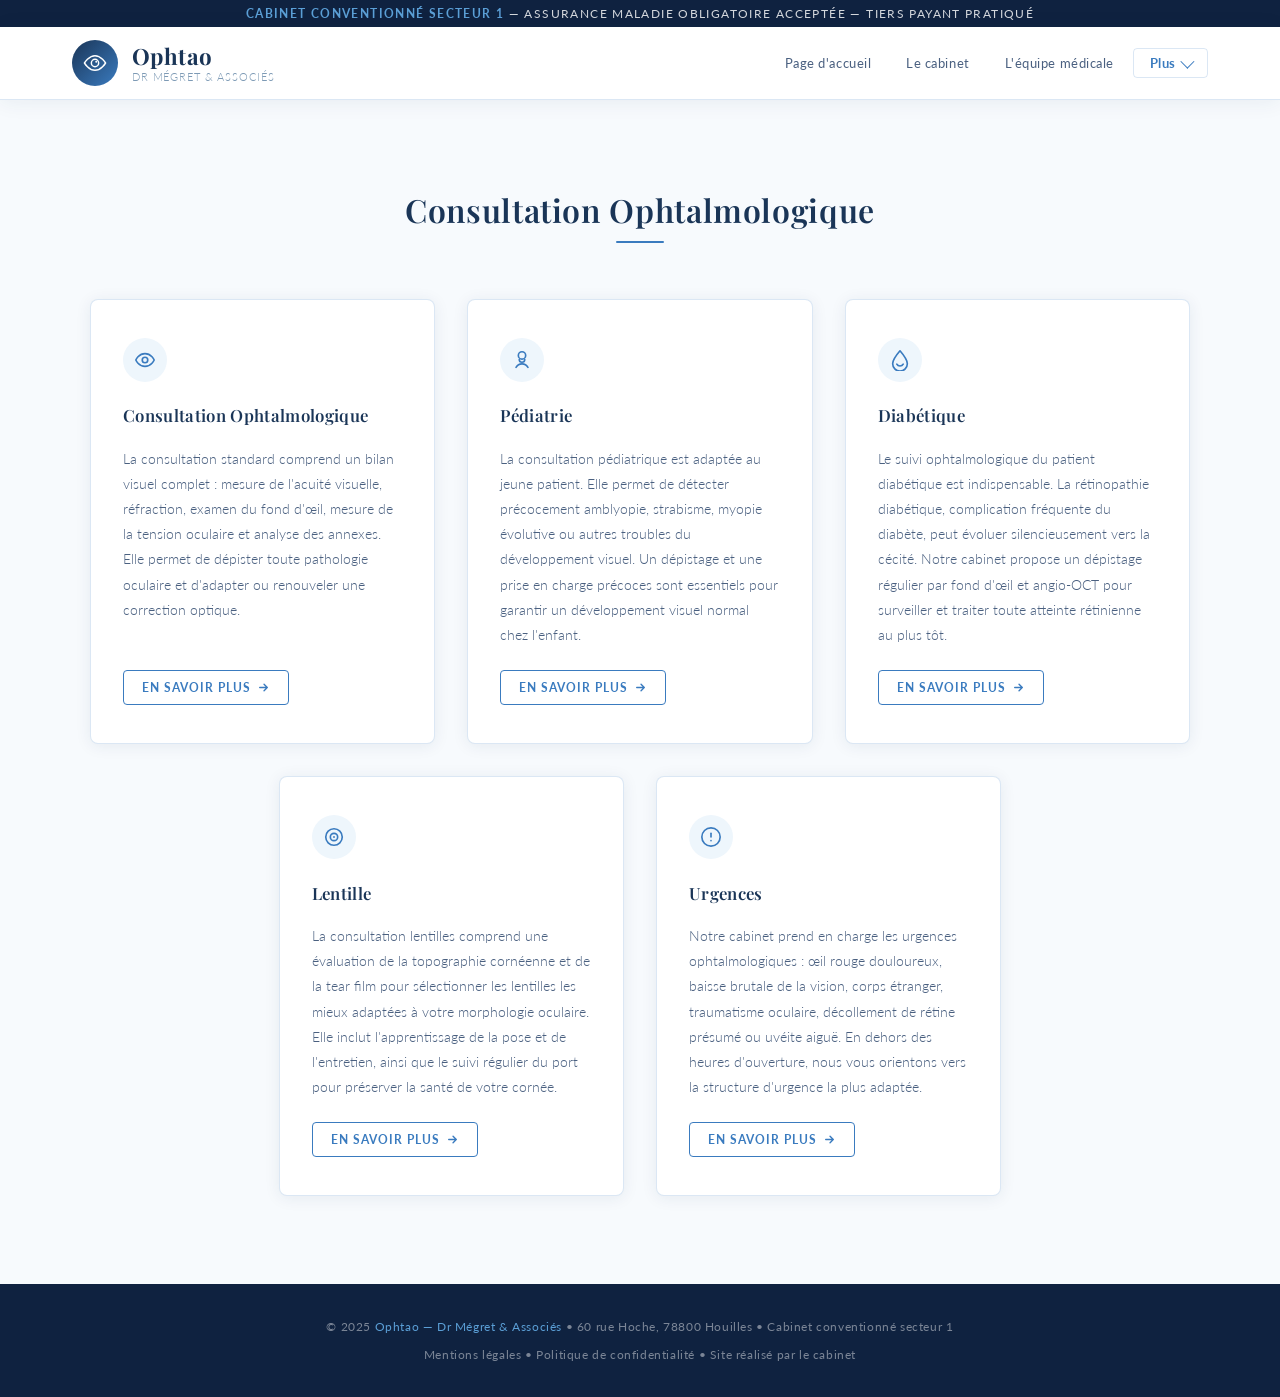
==== consultation.html @ 3fd3da73 "Add essential comments and clean structure" ====
<!DOCTYPE html>
<html lang="fr">
<head>
  <meta charset="UTF-8" />
  <meta name="viewport" content="width=device-width, initial-scale=1.0" />
  <title>Consultation Ophtalmologique — Ophtao</title>

  <link rel="preconnect" href="https://fonts.googleapis.com" />
  <link rel="preconnect" href="https://fonts.gstatic.com" crossorigin />
  <link href="https://fonts.googleapis.com/css2?family=Playfair+Display:ital,wght@0,400;0,600;0,700;1,400&family=Lato:wght@300;400;700&family=Cormorant+Garamond:ital,wght@0,300;0,400;1,300&display=swap" rel="stylesheet" />

  <link rel="stylesheet" href="assets/css/style.css" />
  <style>
    @media (min-width: 901px) 
    {
      .info-grid.grid-5 
      {
        grid-template-columns: repeat(3, 1fr);
      }
      .info-grid.grid-5 .info-card:nth-child(4) 
      {
        grid-column: 1;
        margin-left: auto;
        margin-right: 0;
        width: 100%;
      }
      .info-grid.grid-5 .info-card:nth-child(4),
      .info-grid.grid-5 .info-card:nth-child(5) 
      {
        grid-column: auto;
      }
      .info-grid.grid-5::after 
      {
        content: none;
      }
      .info-grid.grid-5 
      {
        grid-template-columns: repeat(6, 1fr);
      }
      .info-grid.grid-5 .info-card:nth-child(1) { grid-column: 1 / 3; }
      .info-grid.grid-5 .info-card:nth-child(2) { grid-column: 3 / 5; }
      .info-grid.grid-5 .info-card:nth-child(3) { grid-column: 5 / 7; }
      .info-grid.grid-5 .info-card:nth-child(4) { grid-column: 2 / 4; }
      .info-grid.grid-5 .info-card:nth-child(5) { grid-column: 4 / 6; }
    }
  </style>
</head>
<body>

  <div class="top-bar">
    <strong>Cabinet conventionné secteur 1</strong>
     —  Assurance maladie obligatoire acceptée  —  Tiers payant pratiqué
  </div>

  <header>
    <div class="header-inner">

      <a href="index.html" class="logo" aria-label="Ophtao – Accueil">
        <div class="logo-mark">
          <svg viewBox="0 0 32 32" fill="none" xmlns="http://www.w3.org/2000/svg" aria-hidden="true">
            <path d="M3 16C3 16 8.5 7 16 7C23.5 7 29 16 29 16C29 16 23.5 25 16 25C8.5 25 3 16 3 16Z"
                  stroke="white" stroke-width="1.8" fill="none" stroke-linejoin="round"/>
            <circle cx="16" cy="16" r="4.5" stroke="white" stroke-width="1.8" fill="none"/>
            <circle cx="17.5" cy="14.5" r="1.2" fill="white"/>
          </svg>
        </div>
        <div class="logo-text">
          <div class="brand">Ophtao</div>
          <div class="tagline">Dr Mégret & Associés</div>
        </div>
      </a>

      <nav id="main-nav" role="navigation" aria-label="Navigation principale">
        <a href="index.html">Page d'accueil</a>
        <a href="index.html#infos-pratiques">Le cabinet</a>
        <a href="index.html#equipe">L'équipe médicale</a>
        <div class="nav-dropdown">
          <a href="#" class="nav-more active" onclick="return false;">Plus <span class="chevron"></span></a>
          <div class="dropdown-menu">
            <a href="technical-equipment.html">Plateau technique</a>
            <a href="consultation.html">Consultation Ophtalmologique</a>
            <a href="pathologies.html">Pathologies Oculaires Générales</a>
            <a href="corrections.html">Correction des défauts visuels</a>
          </div>
        </div>
      </nav>

      <button class="hamburger" id="hamburger-btn" aria-label="Ouvrir le menu" aria-expanded="false">
        <span></span><span></span><span></span>
      </button>

    </div>
  </header>

  <main>
    <section class="info-section" aria-label="Consultation Ophtalmologique">

      <div class="info-section-title">
        <h2>Consultation Ophtalmologique</h2>
        <div class="section-rule" aria-hidden="true"></div>
      </div>

      <div class="info-grid grid-5">

        <article class="info-card">
          <div class="card-icon" aria-hidden="true">
            <svg viewBox="0 0 24 24" fill="none" stroke="currentColor" stroke-width="1.8"
                 stroke-linecap="round" stroke-linejoin="round">
              <path d="M2 12C2 12 5 5 12 5C19 5 22 12 22 12C22 12 19 19 12 19C5 19 2 12 2 12Z"/>
              <circle cx="12" cy="12" r="3"/>
            </svg>
          </div>
          <h3>Consultation Ophtalmologique</h3>
          <p>
            La consultation standard comprend un bilan visuel complet : mesure de l'acuité visuelle, réfraction, examen du fond d'œil, mesure de la tension oculaire et analyse des annexes. Elle permet de dépister toute pathologie oculaire et d'adapter ou renouveler une correction optique.
          </p>
          <a href="#" class="btn-learn">
            En savoir plus
            <svg viewBox="0 0 24 24" fill="none" stroke="currentColor" stroke-width="2.5"
                 stroke-linecap="round" stroke-linejoin="round">
              <path d="M5 12H19M13 6l6 6-6 6"/>
            </svg>
          </a>
        </article>

        <article class="info-card">
          <div class="card-icon" aria-hidden="true">
            <svg viewBox="0 0 24 24" fill="none" stroke="currentColor" stroke-width="1.8"
                 stroke-linecap="round" stroke-linejoin="round">
              <circle cx="12" cy="7" r="4"/>
              <path d="M5.5 20a7.5 7.5 0 0 1 13 0"/>
              <path d="M9 11.5c0 1.5.5 3 3 3s3-1.5 3-3"/>
            </svg>
          </div>
          <h3>Pédiatrie</h3>
          <p>
            La consultation pédiatrique est adaptée au jeune patient. Elle permet de détecter précocement amblyopie, strabisme, myopie évolutive ou autres troubles du développement visuel. Un dépistage et une prise en charge précoces sont essentiels pour garantir un développement visuel normal chez l'enfant.
          </p>
          <a href="#" class="btn-learn">
            En savoir plus
            <svg viewBox="0 0 24 24" fill="none" stroke="currentColor" stroke-width="2.5"
                 stroke-linecap="round" stroke-linejoin="round">
              <path d="M5 12H19M13 6l6 6-6 6"/>
            </svg>
          </a>
        </article>

        <article class="info-card">
          <div class="card-icon" aria-hidden="true">
            <svg viewBox="0 0 24 24" fill="none" stroke="currentColor" stroke-width="1.8"
                 stroke-linecap="round" stroke-linejoin="round">
              <path d="M12 2C6 9 4 13 4 16a8 8 0 0 0 16 0c0-3-2-7-8-14z"/>
              <path d="M8.5 16.5a4 4 0 0 0 7 0"/>
            </svg>
          </div>
          <h3>Diabétique</h3>
          <p>
            Le suivi ophtalmologique du patient diabétique est indispensable. La rétinopathie diabétique, complication fréquente du diabète, peut évoluer silencieusement vers la cécité. Notre cabinet propose un dépistage régulier par fond d'œil et angio-OCT pour surveiller et traiter toute atteinte rétinienne au plus tôt.
          </p>
          <a href="#" class="btn-learn">
            En savoir plus
            <svg viewBox="0 0 24 24" fill="none" stroke="currentColor" stroke-width="2.5"
                 stroke-linecap="round" stroke-linejoin="round">
              <path d="M5 12H19M13 6l6 6-6 6"/>
            </svg>
          </a>
        </article>

        <article class="info-card">
          <div class="card-icon" aria-hidden="true">
            <svg viewBox="0 0 24 24" fill="none" stroke="currentColor" stroke-width="1.8"
                 stroke-linecap="round" stroke-linejoin="round">
              <circle cx="12" cy="12" r="9"/>
              <circle cx="12" cy="12" r="4"/>
              <circle cx="12" cy="12" r="1" fill="currentColor" stroke="none"/>
            </svg>
          </div>
          <h3>Lentille</h3>
          <p>
            La consultation lentilles comprend une évaluation de la topographie cornéenne et de la tear film pour sélectionner les lentilles les mieux adaptées à votre morphologie oculaire. Elle inclut l'apprentissage de la pose et de l'entretien, ainsi que le suivi régulier du port pour préserver la santé de votre cornée.
          </p>
          <a href="#" class="btn-learn">
            En savoir plus
            <svg viewBox="0 0 24 24" fill="none" stroke="currentColor" stroke-width="2.5"
                 stroke-linecap="round" stroke-linejoin="round">
              <path d="M5 12H19M13 6l6 6-6 6"/>
            </svg>
          </a>
        </article>

        <article class="info-card">
          <div class="card-icon" aria-hidden="true">
            <svg viewBox="0 0 24 24" fill="none" stroke="currentColor" stroke-width="1.8"
                 stroke-linecap="round" stroke-linejoin="round">
              <circle cx="12" cy="12" r="10"/>
              <line x1="12" y1="8" x2="12" y2="12"/>
              <line x1="12" y1="16" x2="12.01" y2="16"/>
            </svg>
          </div>
          <h3>Urgences</h3>
          <p>
            Notre cabinet prend en charge les urgences ophtalmologiques : œil rouge douloureux, baisse brutale de la vision, corps étranger, traumatisme oculaire, décollement de rétine présumé ou uvéite aiguë. En dehors des heures d'ouverture, nous vous orientons vers la structure d'urgence la plus adaptée.
          </p>
          <a href="#" class="btn-learn">
            En savoir plus
            <svg viewBox="0 0 24 24" fill="none" stroke="currentColor" stroke-width="2.5"
                 stroke-linecap="round" stroke-linejoin="round">
              <path d="M5 12H19M13 6l6 6-6 6"/>
            </svg>
          </a>
        </article>

      </div>
    </section>
  </main>

  <footer>
    <p>
      © 2025 <span>Ophtao — Dr Mégret & Associés</span>  • 
      60 rue Hoche, 78800 Houilles  • 
      Cabinet conventionné secteur 1
    </p>
    <p style="margin-top: 6px;">
      Mentions légales  •  Politique de confidentialité  • 
      Site réalisé par le cabinet
    </p>
  </footer>

  <script>
    (function () {
      const btn = document.getElementById('hamburger-btn');
      const nav = document.getElementById('main-nav');
      if (!btn || !nav) return;
      btn.addEventListener('click', function () 
      {
        const isOpen = nav.classList.toggle('open');
        btn.setAttribute('aria-expanded', isOpen ? 'true' : 'false');
        const spans = btn.querySelectorAll('span');
        if (isOpen) {
          spans[0].style.transform = 'rotate(45deg) translate(5px, 5px)';
          spans[1].style.opacity  = '0';
          spans[2].style.transform = 'rotate(-45deg) translate(5px, -5px)';
        } else {
          spans[0].style.transform = '';
          spans[1].style.opacity   = '';
          spans[2].style.transform = '';
        }
      });
      const dropdownToggle = nav.querySelector('.nav-dropdown > a.nav-more');
      if (dropdownToggle) {
        dropdownToggle.addEventListener('click', function (e) 
        {
          if (window.innerWidth <= 680) 
          {
            e.preventDefault();
            dropdownToggle.closest('.nav-dropdown').classList.toggle('mobile-open');
          }
        });
      }
      nav.querySelectorAll('a:not(.nav-more)').forEach(function (link) 
      {
        link.addEventListener('click', function () 
        {
          nav.classList.remove('open');
          btn.setAttribute('aria-expanded', 'false');
          const spans = btn.querySelectorAll('span');
          spans[0].style.transform = '';
          spans[1].style.opacity   = '';
          spans[2].style.transform = '';
        });
      });
    })();
  </script>

</body>
</html>
---- assets/css/style.css ----
/* Base reset */
*, *::before, *::after 
{
  box-sizing: border-box;
  margin: 0;
  padding: 0;
}

/* Design tokens and theme variables */
:root 
{
  --navy:       #1a3557;
  --navy-deep:  #0f2240;
  --steel:      #3a7bbf;
  --steel-light:#5b9fd6;
  --sky:        #d6eaf8;
  --ice:        #eef6fc;
  --welcome-bg: #2b5ea7;
  --white:      #ffffff;
  --off-white:  #f7fafd;
  --text-dark:  #1e2d42;
  --text-mid:   #4a6080;
  --text-light: #7d9ab5;
  --border:     rgba(58, 123, 191, 0.18);

  --font-display: 'Playfair Display', Georgia, serif;
  --font-serif:   'Cormorant Garamond', Georgia, serif;
  --font-sans:    'Lato', Arial, sans-serif;

  --radius: 4px;
  --shadow: 0 4px 32px rgba(26, 53, 87, 0.10);
  --shadow-card: 0 2px 16px rgba(26, 53, 87, 0.08);
}

html 
{
  scroll-behavior: smooth;
}

body 
{
  font-family: var(--font-sans);
  color: var(--text-dark);
  background: var(--white);
  -webkit-font-smoothing: antialiased;
  overflow-x: hidden; /* Prevents horizontal layout breakage from animations */
}

a 
{
  text-decoration: none;
  color: inherit;
}

/* Global animations */
@keyframes fadeInDown 
{
  from { opacity: 0; transform: translateY(-16px); }
  to   { opacity: 1; transform: translateY(0); }
}

@keyframes fadeInUp 
{
  from { opacity: 0; transform: translateY(28px); }
  to   { opacity: 1; transform: translateY(0); }
}

@keyframes fadeIn 
{
  from { opacity: 0; }
  to   { opacity: 1; }
}

@keyframes shimmer 
{
  0%   { background-position: -400px 0; }
  100% { background-position: 400px 0; }
}

@keyframes lineExpand 
{
  from { transform: scaleX(0); }
  to   { transform: scaleX(1); }
}

/* Top notification bar */
.top-bar {
  background: var(--navy-deep);
  color: rgba(255,255,255,0.82);
  font-family: var(--font-sans);
  font-size: 0.72rem;
  font-weight: 400;
  letter-spacing: 0.12em;
  text-transform: uppercase;
  text-align: center;
  padding: 7px 1rem;
  animation: fadeInDown 0.5s ease both;
}

.top-bar strong 
{
  color: var(--steel-light);
  font-weight: 700;
}

/* Main header */
header 
{
  position: sticky;
  top: 0;
  z-index: 100; /* Keeps header above page content during scroll */
  background: var(--white);
  border-bottom: 1px solid var(--border);
  box-shadow: 0 2px 20px rgba(26,53,87,0.07);
  animation: fadeInDown 0.6s ease 0.1s both;
}

.header-inner 
{
  max-width: 1200px;
  margin: 0 auto;
  padding: 0 2rem;
  height: 72px;
  display: flex;
  align-items: center;
  justify-content: space-between;
  gap: 2rem;
}

/* Branding */
.logo 
{
  display: flex;
  align-items: center;
  gap: 14px;
  flex-shrink: 0;
}

.logo-mark 
{
  width: 46px;
  height: 46px;
  border-radius: 50%;
  background: linear-gradient(135deg, var(--navy) 0%, var(--steel) 100%);
  display: flex;
  align-items: center;
  justify-content: center;
  flex-shrink: 0;
}

.logo-mark svg 
{
  width: 26px;
  height: 26px;
}

.logo-text 
{
  line-height: 1.2;
}

.logo-text .brand 
{
  font-family: var(--font-display);
  font-size: 1.4rem;
  font-weight: 700;
  color: var(--navy);
  letter-spacing: 0.02em;
}

.logo-text .tagline 
{
  font-size: 0.68rem;
  color: var(--text-light);
  letter-spacing: 0.08em;
  text-transform: uppercase;
  font-weight: 300;
}

/* Navigation */
nav 
{
  display: flex;
  align-items: center;
  gap: 0.2rem;
}

nav a 
{
  font-family: var(--font-sans);
  font-size: 0.82rem;
  font-weight: 400;
  color: var(--text-mid);
  letter-spacing: 0.04em;
  padding: 6px 16px;
  border-radius: var(--radius);
  transition: color 0.2s, background 0.2s;
  position: relative;
}

nav a:hover 
{
  color: var(--navy);
  background: var(--ice);
}

nav a.active 
{
  color: var(--navy);
  font-weight: 700;
}

/* Animated indicator for active navigation link */
nav a.active::after 
{
  content: '';
  position: absolute;
  bottom: -2px;
  left: 16px;
  right: 16px;
  height: 2px;
  background: var(--steel);
  border-radius: 2px;
  transform-origin: left;
  animation: lineExpand 0.4s ease 0.5s both;
}

/* Dropdown menu wrapper */
.nav-dropdown 
{
  position: relative;
}

.nav-dropdown > a.nav-more 
{
  border: 1px solid var(--border);
  color: var(--steel);
  display: flex;
  align-items: center;
  gap: 5px;
}

/* Disable the default active underline for the dropdown toggle */
.nav-dropdown > a.nav-more::after 
{
  display: none;
}

.nav-dropdown > a.nav-more .chevron 
{
  display: inline-block;
  width: 10px;
  height: 10px;
  border-right: 1.5px solid currentColor;
  border-bottom: 1.5px solid currentColor;
  transform: rotate(45deg) translateY(-2px);
  transition: transform 0.2s ease;
  flex-shrink: 0;
}

.nav-dropdown:hover > a.nav-more .chevron 
{
  transform: rotate(-135deg) translateY(-2px);
}

.nav-dropdown:hover > a.nav-more 
{
  background: var(--steel);
  color: var(--white);
  border-color: var(--steel);
}

/* Dropdown content */
.dropdown-menu 
{
  position: absolute;
  top: calc(100% + 8px);
  right: 0;
  min-width: 260px;
  background: var(--white);
  border: 1px solid var(--border);
  border-radius: 6px;
  box-shadow: 0 8px 32px rgba(26,53,87,0.13);
  padding: 6px 0;
  opacity: 0;
  visibility: hidden;
  transform: translateY(6px);
  transition: opacity 0.2s ease, transform 0.2s ease, visibility 0.2s;
  z-index: 200; /* Keeps dropdown above main content elements */
}

/* Reveal dropdown on hover */
.nav-dropdown:hover .dropdown-menu 
{
  opacity: 1;
  visibility: visible;
  transform: translateY(0);
}

.dropdown-menu a 
{
  display: block;
  padding: 10px 20px;
  font-family: var(--font-sans);
  font-size: 0.83rem;
  color: var(--text-mid);
  letter-spacing: 0.03em;
  border-radius: 0;
  transition: background 0.15s, color 0.15s;
}

.dropdown-menu a:hover 
{
  background: var(--ice);
  color: var(--navy);
}

.dropdown-menu a + a {
  border-top: 1px solid rgba(58,123,191,0.08);
}

/* Mobile menu toggle button */
.hamburger 
{
  display: none;
  flex-direction: column;
  gap: 5px;
  cursor: pointer;
  padding: 6px;
  background: none;
  border: none;
}

.hamburger span 
{
  display: block;
  width: 24px;
  height: 2px;
  background: var(--navy);
  border-radius: 2px;
  transition: 0.3s;
}

/* Hero Section */
.hero 
{
  position: relative;
  width: 100%;
  height: 455px;
  overflow: hidden;
  display: flex;
  align-items: center;
  justify-content: center;
}

.hero-bg 
{
  position: absolute;
  inset: 0;
  background:
    linear-gradient(
      160deg,
      rgba(10,25,55,0.88) 0%,
      rgba(26,53,87,0.78) 40%,
      rgba(40,90,150,0.72) 100%
    ),
    url('https://images.unsplash.com/photo-1551884170-09fb70a3a2ed?w=1600&q=80&auto=format&fit=crop') center center / cover no-repeat;
  animation: fadeIn 1s ease both;
}

.hero-glow 
{
  position: absolute;
  inset: 0;
  background: radial-gradient(
    ellipse 60% 50% at 50% 50%,
    rgba(91, 159, 214, 0.18) 0%,
    transparent 70%
  );
  pointer-events: none; /* Allows pointer interactions to pass through the gradient overlay */
}

/* Hero decorative elements */
.hero-deco 
{
  position: absolute;
  top: 3rem;
  left: 3rem;
  width: 80px;
  height: 80px;
  border-top: 1.5px solid rgba(255,255,255,0.25);
  border-left: 1.5px solid rgba(255,255,255,0.25);
  pointer-events: none;
}

.hero-deco-br 
{
  position: absolute;
  bottom: 3rem;
  right: 3rem;
  width: 80px;
  height: 80px;
  border-bottom: 1.5px solid rgba(255,255,255,0.25);
  border-right: 1.5px solid rgba(255,255,255,0.25);
  pointer-events: none;
}

.hero-content 
{
  position: relative;
  z-index: 2; /* Elevates text above absolutely positioned backgrounds */
  text-align: center;
  padding: 2rem;
  margin-bottom: 2rem;
  animation: fadeInUp 1s ease 0.3s both;
}

.hero-eyebrow 
{
  display: inline-block;
  font-family: var(--font-sans);
  font-size: 0.7rem;
  font-weight: 700;
  letter-spacing: 0.22em;
  text-transform: uppercase;
  color: var(--steel-light);
  margin-bottom: 0.8rem;
  opacity: 0.9;
}

.hero-content h1 
{
  font-family: var(--font-display);
  font-size: clamp(1.6rem, 4vw, 2.8rem); /* Fluid typography based on viewport width */
  font-weight: 700;
  color: var(--white);
  line-height: 1.22;
  letter-spacing: 0.01em;
  text-shadow: 0 2px 24px rgba(0,0,0,0.35);
}

.hero-content h1 .accent 
{
  font-style: italic;
  font-weight: 400;
  color: var(--sky);
}

.hero-divider 
{
  width: 64px;
  height: 2px;
  background: linear-gradient(90deg, transparent, var(--steel-light), transparent);
  margin: 1rem auto;
}

.hero-sub 
{
  font-family: var(--font-sans);
  font-size: 0.88rem;
  color: rgba(255,255,255,0.65);
  letter-spacing: 0.06em;
  font-weight: 300;
}

/* Bouncing scroll indicator */
.scroll-hint 
{
  position: absolute;
  bottom: 1%;
  left: 50%;
  transform: translateX(-50%);
  z-index: 3;
  display: flex;
  flex-direction: column;
  align-items: center;
  gap: 8px;
  opacity: 0.5;
  animation: fadeIn 1s ease 1.2s both;
}

.scroll-hint span 
{
  font-size: 0.62rem;
  letter-spacing: 0.18em;
  text-transform: uppercase;
  color: rgba(255,255,255,0.7);
  font-family: var(--font-sans);
}

.scroll-arrow 
{
  width: 1px;
  height: 36px;
  background: linear-gradient(to bottom, rgba(255,255,255,0.5), transparent);
  animation: fadeInDown 1.5s ease 1.5s infinite;
}

/* Welcome Section */
.welcome 
{
  background: var(--welcome-bg);
  padding: 1.8rem 2rem 2.2rem;
  position: relative;
  overflow: hidden;
}

.welcome::before 
{
  content: '';
  position: absolute;
  inset: 0;
  background-image:
    radial-gradient(circle at 10% 20%, rgba(255,255,255,0.04) 0%, transparent 40%),
    radial-gradient(circle at 90% 80%, rgba(255,255,255,0.04) 0%, transparent 40%);
  pointer-events: none;
}

.welcome-inner 
{
  max-width: 760px;
  margin: 0 auto;
  text-align: center;
  position: relative;
  z-index: 1;
}

.welcome-ornament 
{
  display: flex;
  align-items: center;
  gap: 1rem;
  margin-bottom: 1rem;
  justify-content: center;
}

.welcome-ornament-line 
{
  flex: 1;
  max-width: 80px;
  height: 1px;
  background: rgba(255,255,255,0.25);
}

.welcome-ornament-dot 
{
  width: 6px;
  height: 6px;
  border-radius: 50%;
  background: rgba(255,255,255,0.4);
}

.welcome h2 
{
  font-family: var(--font-display);
  font-size: clamp(1.3rem, 3vw, 1.9rem);
  font-weight: 600;
  color: var(--white);
  line-height: 1.3;
  margin-bottom: 1rem;
  letter-spacing: 0.01em;
}

.welcome p 
{
  font-family: var(--font-sans);
  font-size: 0.96rem;
  line-height: 1.78;
  color: rgba(255,255,255,0.82);
  font-weight: 300;
  margin-bottom: 1.5rem;
}

.welcome-signature 
{
  display: flex;
  justify-content: flex-end;
}

.signature-block 
{
  text-align: right;
  border-right: 2px solid rgba(255,255,255,0.3);
  padding-right: 1.2rem;
}

.signature-block .courtesy 
{
  font-family: var(--font-serif);
  font-size: 0.88rem;
  color: rgba(255,255,255,0.55);
  font-style: italic;
  margin-bottom: 4px;
}

.signature-block .name 
{
  font-family: var(--font-display);
  font-size: 1.05rem;
  font-weight: 600;
  color: var(--white);
  letter-spacing: 0.05em;
}

/* Info Section Setup */
.info-section 
{
  background: var(--off-white);
  padding: 5.5rem 2rem;
}

.info-section-title 
{
  text-align: center;
  margin-bottom: 3.5rem;
}

.info-section-title h2 
{
  font-family: var(--font-display);
  font-size: clamp(1.4rem, 3vw, 2rem);
  font-weight: 600;
  color: var(--navy);
  letter-spacing: 0.02em;
  margin-bottom: 0.6rem;
}

.section-rule 
{
  width: 48px;
  height: 2px;
  background: var(--steel);
  margin: 0 auto;
  border-radius: 2px;
}

/* Information Cards Grid */
.info-grid 
{
  max-width: 1100px;
  margin: 0 auto;
  display: grid;
  grid-template-columns: repeat(3, 1fr);
  gap: 2rem;
}

.info-card 
{
  background: var(--white);
  border: 1px solid var(--border);
  border-radius: 8px;
  padding: 2.4rem 2rem;
  box-shadow: var(--shadow-card);
  transition: transform 0.25s ease, box-shadow 0.25s ease;
  display: flex;
  flex-direction: column;
}

.info-card:hover 
{
  transform: translateY(-4px);
  box-shadow: 0 8px 32px rgba(26,53,87,0.13);
}

.card-icon 
{
  width: 44px;
  height: 44px;
  border-radius: 50%;
  background: var(--ice);
  display: flex;
  align-items: center;
  justify-content: center;
  margin-bottom: 1.4rem;
}

.card-icon svg 
{
  width: 22px;
  height: 22px;
  color: var(--steel);
}

.info-card h3 
{
  font-family: var(--font-display);
  font-size: 1.05rem;
  font-weight: 600;
  color: var(--navy);
  margin-bottom: 1.2rem;
  letter-spacing: 0.02em;
}

/* Flex applied to text pushes elements below to the bottom */
.info-card p 
{
  font-family: var(--font-sans);
  font-size: 0.9rem;
  line-height: 1.75;
  color: var(--text-mid);
  font-weight: 300;
  flex: 1; 
  margin-bottom: 1.4rem;
}

/* General button styling */
.btn-learn 
{
  display: inline-flex;
  align-items: center;
  gap: 6px;
  margin-top: auto;
  padding: 9px 18px;
  font-family: var(--font-sans);
  font-size: 0.78rem;
  font-weight: 700;
  letter-spacing: 0.08em;
  text-transform: uppercase;
  color: var(--steel);
  border: 1.5px solid var(--steel);
  border-radius: var(--radius);
  background: transparent;
  transition: background 0.2s, color 0.2s;
  align-self: flex-start;
}

.btn-learn:hover 
{
  background: var(--steel);
  color: var(--white);
}

.btn-learn svg 
{
  width: 13px;
  height: 13px;
}

.address-text 
{
  font-family: var(--font-sans);
  font-size: 0.95rem;
  line-height: 1.8;
  color: var(--text-mid);
  font-weight: 300;
}

.address-text strong 
{
  display: block;
  font-weight: 700;
  color: var(--text-dark);
  font-size: 1rem;
  margin-bottom: 4px;
}

.map-link 
{
  display: inline-flex;
  align-items: center;
  gap: 6px;
  margin-top: 1rem;
  font-size: 0.8rem;
  font-weight: 700;
  letter-spacing: 0.06em;
  text-transform: uppercase;
  color: var(--steel);
  transition: color 0.2s;
}

.map-link:hover 
{
  color: var(--navy);
}

.map-link svg 
{
  width: 14px;
  height: 14px;
}

.contact-buttons 
{
  display: flex;
  flex-direction: column;
  gap: 0.7rem;
}

.btn-contact 
{
  display: flex;
  align-items: center;
  gap: 10px;
  padding: 11px 16px;
  border-radius: var(--radius);
  font-family: var(--font-sans);
  font-size: 0.84rem;
  font-weight: 400;
  cursor: pointer;
  transition: background 0.22s, transform 0.15s;
  border: none;
  width: 100%;
  text-align: left;
}

.btn-contact svg 
{
  width: 16px;
  height: 16px;
  flex-shrink: 0;
}

.btn-phone 
{
  background: var(--navy);
  color: var(--white);
}

.btn-phone:hover 
{
  background: var(--navy-deep);
  transform: translateX(2px);
}

.btn-email 
{
  background: #2a4a72;
  color: rgba(255,255,255,0.9);
  font-size: 0.78rem;
}

.btn-email:hover 
{
  background: var(--navy);
  transform: translateX(2px);
}

.btn-rdv 
{
  background: var(--steel);
  color: var(--white);
  font-weight: 700;
  letter-spacing: 0.04em;
  justify-content: center;
  margin-top: 0.3rem;
}

.btn-rdv:hover 
{
  background: var(--steel-light);
}

/* Global Call to Action block */
.cta-block 
{
  max-width: 1100px;
  margin: 2.5rem auto 0;
  display: flex;
  justify-content: center;
  gap: 1rem;
  flex-wrap: wrap;
}

.cta-block .btn-contact 
{
  width: auto;
}

/* Opening hours table list */
.hours-list 
{
  list-style: none;
  display: flex;
  flex-direction: column;
  gap: 0;
}

.hours-list li 
{
  display: flex;
  justify-content: space-between;
  align-items: center;
  padding: 7px 0;
  border-bottom: 1px solid var(--ice);
  font-size: 0.87rem;
}

.hours-list li:last-child 
{
  border-bottom: none;
}

.hours-list .day 
{
  font-weight: 400;
  color: var(--text-mid);
  font-family: var(--font-sans);
}

.hours-list .time 
{
  font-weight: 700;
  color: var(--text-dark);
  font-size: 0.83rem;
  letter-spacing: 0.03em;
}

.hours-list .closed 
{
  color: var(--text-light);
  font-style: italic;
  font-weight: 300;
}

/* Footer layout */
footer 
{
  background: var(--navy-deep);
  color: rgba(255,255,255,0.45);
  text-align: center;
  padding: 2rem 1.5rem;
  font-size: 0.75rem;
  font-family: var(--font-sans);
  letter-spacing: 0.05em;
  line-height: 1.8;
}

footer span 
{
  color: var(--steel-light);
}

/* Responsive configurations */

/* Tablets and small desktops */
@media (max-width: 900px) 
{
  .info-grid 
  {
    grid-template-columns: 1fr 1fr;
  }

  /* Centers the odd third card in a two-column layout */
  .info-grid .info-card:last-child 
  {
    grid-column: 1 / -1;
    max-width: 420px;
    margin: 0 auto;
    width: 100%;
  }
}

/* Mobile devices */
@media (max-width: 680px) 
{
  .header-inner 
  {
    padding: 0 1.2rem;
  }

  /* Transform desktop nav into off-canvas/drawer behavior */
  nav 
  {
    display: none;
    position: absolute;
    top: 72px;
    left: 0;
    right: 0;
    background: var(--white);
    flex-direction: column;
    padding: 1rem 1.5rem;
    border-bottom: 1px solid var(--border);
    box-shadow: 0 8px 24px rgba(26,53,87,0.1);
    gap: 0;
  }

  nav.open 
  {
    display: flex;
  }

  nav a 
  {
    padding: 12px 8px;
    font-size: 0.9rem;
    border-bottom: 1px solid var(--ice);
  }

  nav a.active::after 
  {
    display: none;
  }

  .hamburger 
  {
    display: flex;
  }

  /* Force dropdown into standard block layout for mobile */
  .dropdown-menu 
  {
    position: static;
    opacity: 1;
    visibility: visible;
    transform: none;
    box-shadow: none;
    border: none;
    border-radius: 0;
    padding: 0;
    background: var(--ice);
    display: none;
  }

  /* Toggled via JavaScript */
  .nav-dropdown.mobile-open .dropdown-menu 
  {
    display: block;
  }

  .nav-dropdown > a.nav-more 
  {
    border: none;
    border-bottom: 1px solid var(--ice);
    width: 100%;
    padding: 12px 8px;
    font-size: 0.9rem;
    display: flex;
    justify-content: space-between;
  }

  .dropdown-menu a 
  {
    padding: 10px 20px;
    border-bottom: 1px solid var(--border);
    font-size: 0.85rem;
  }

  /* Collapse hero sizing on smaller screens */
  .hero 
  {
    height: 300px;
  }

  .hero-content h1 
  {
    font-size: 1.5rem;
  }

  .hero-deco,
  .hero-deco-br 
  {
    display: none;
  }

  .welcome 
  {
    padding: 2rem 1.5rem;
  }

  .welcome-signature 
  {
    justify-content: center;
  }

  .signature-block 
  {
    text-align: center;
    border-right: none;
    border-bottom: 2px solid rgba(255,255,255,0.3);
    padding-right: 0;
    padding-bottom: 0.8rem;
  }

  /* Single column override for mobile */
  .info-grid 
  {
    grid-template-columns: 1fr;
  }

  .info-grid .info-card:last-child 
  {
    grid-column: auto;
    max-width: none;
  }

  .info-section 
  {
    padding: 3.5rem 1.2rem;
  }
}

/* Extra small devices */
@media (max-width: 400px) 
{
  .logo-text .brand 
  {
    font-size: 1.2rem;
  }

  .logo-text .tagline 
  {
    display: none;
  }
}
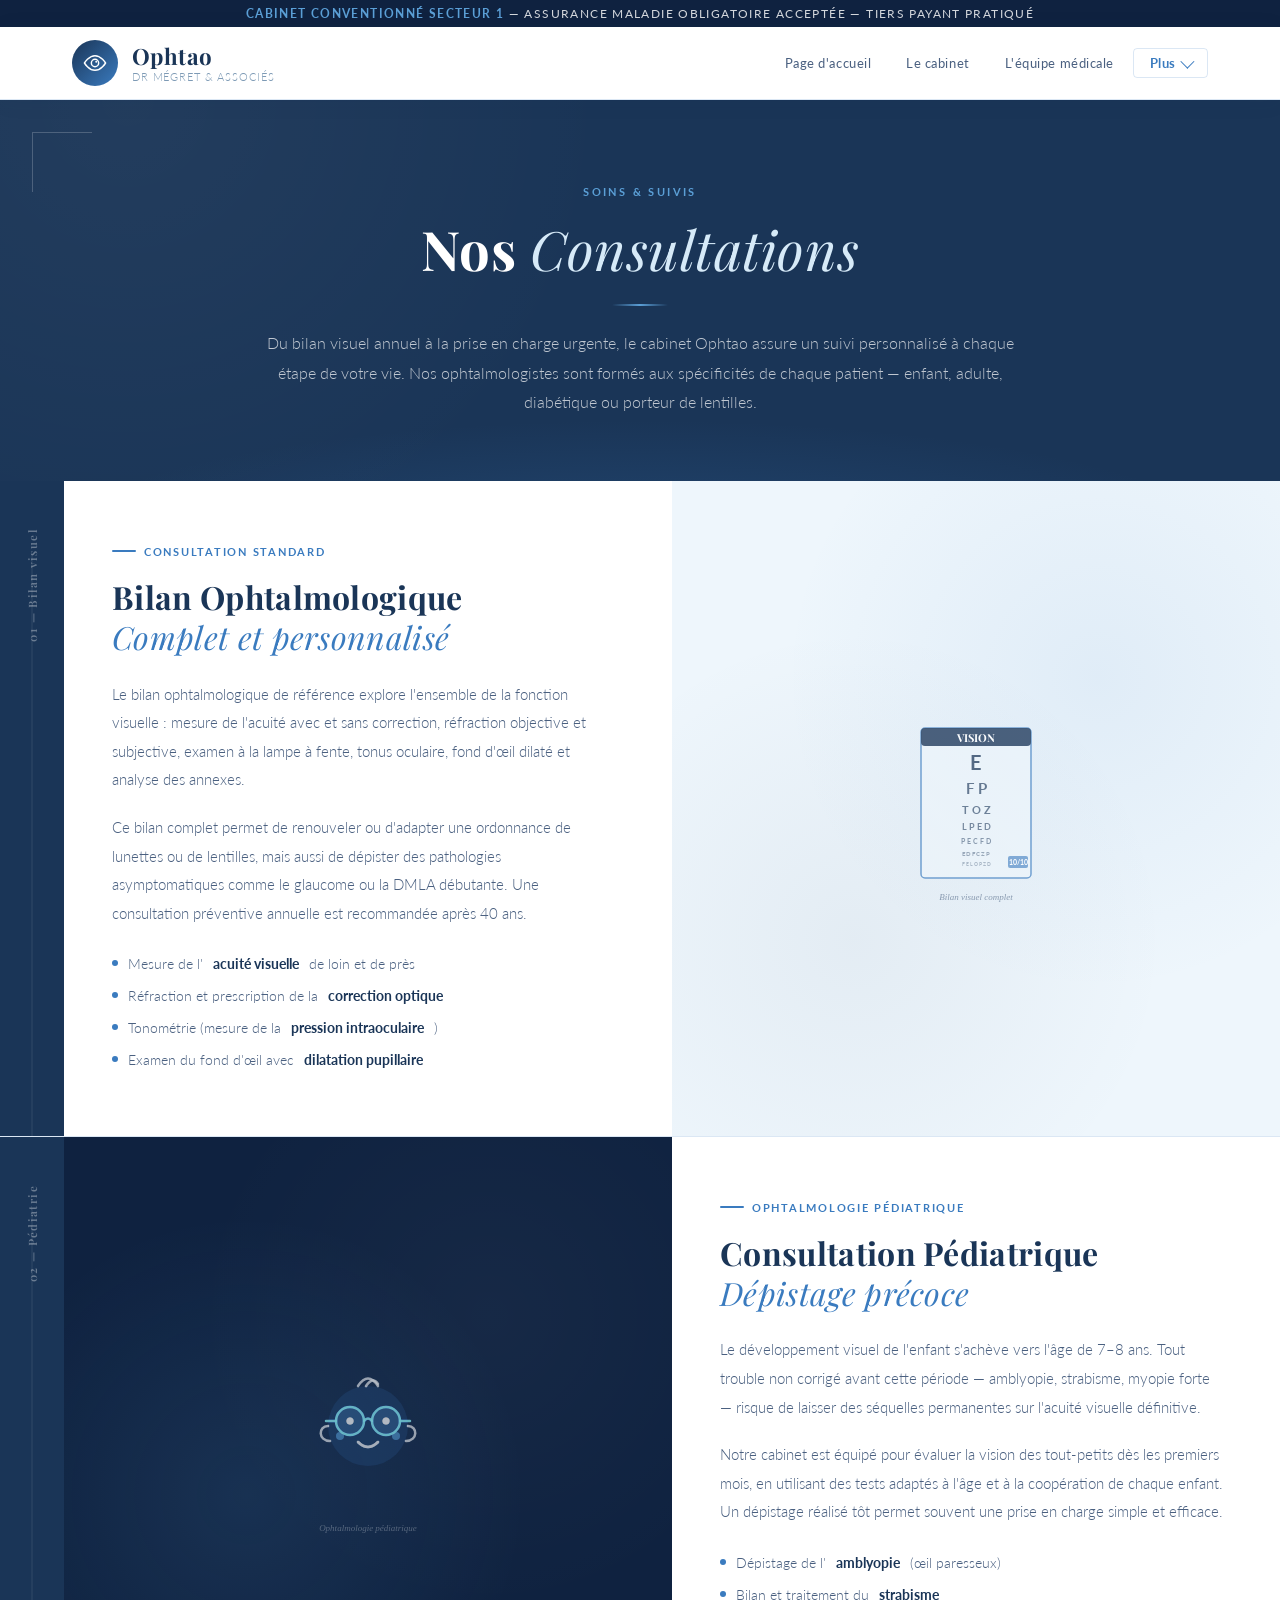
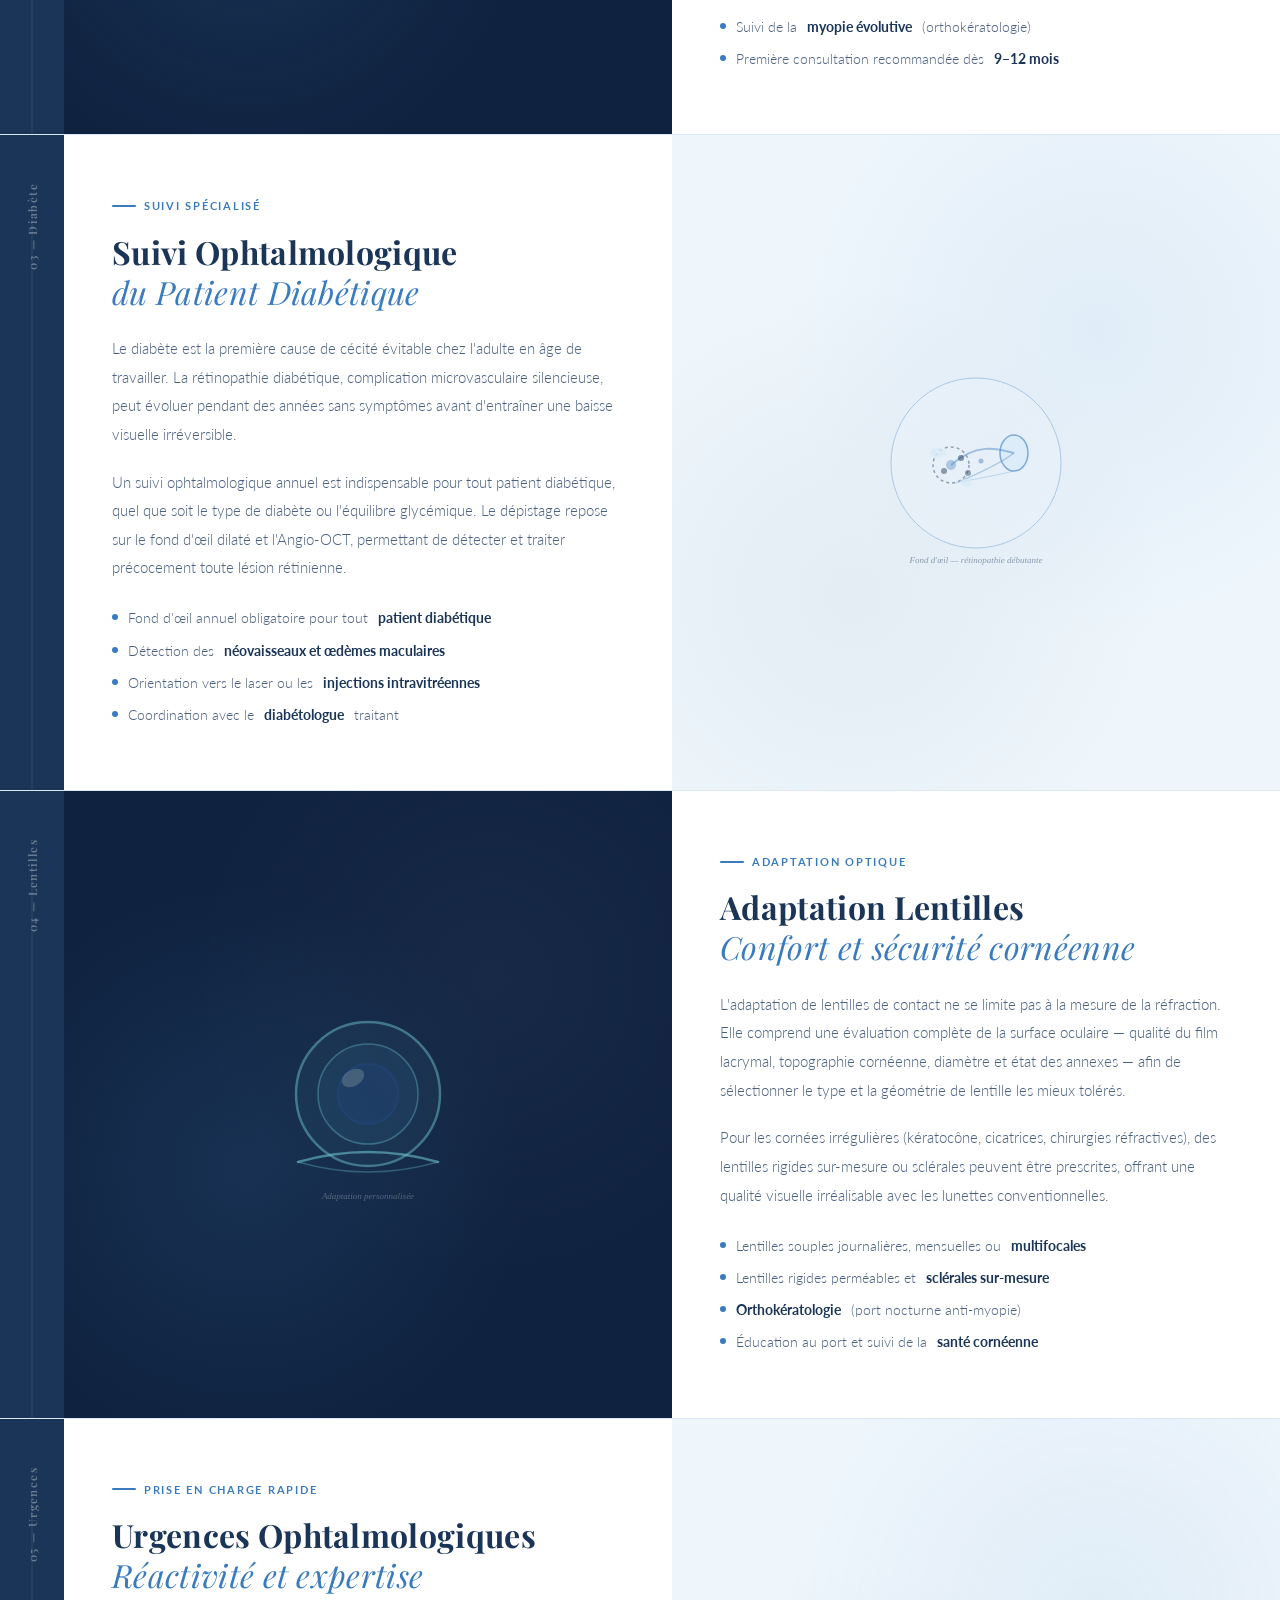
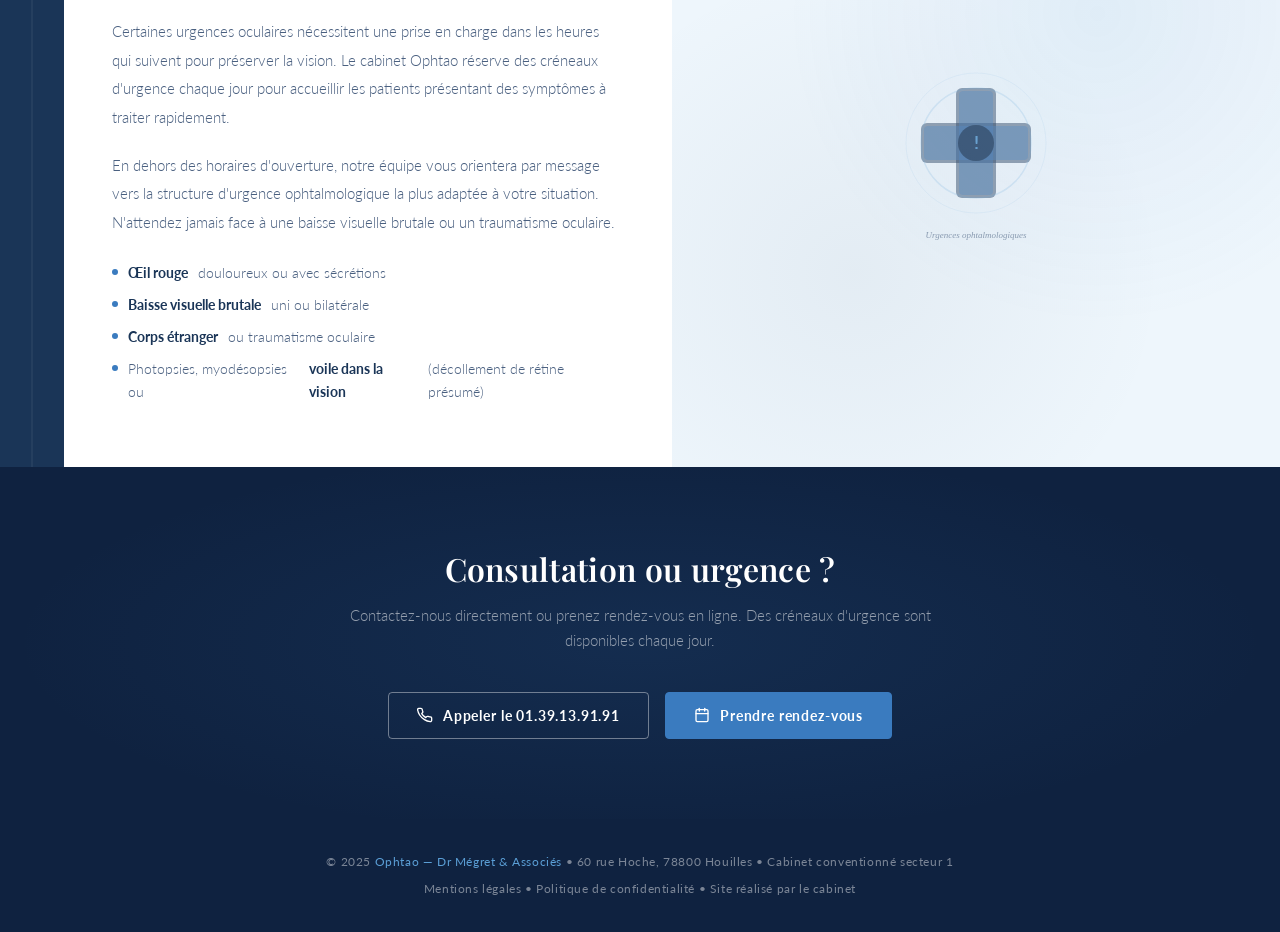
==== commit cc29d5a2: "Push" ====
--- a/consultation.html
+++ b/consultation.html
@@ -4,46 +4,11 @@
   <meta charset="UTF-8" />
   <meta name="viewport" content="width=device-width, initial-scale=1.0" />
   <title>Consultation Ophtalmologique — Ophtao</title>
-
   <link rel="preconnect" href="https://fonts.googleapis.com" />
   <link rel="preconnect" href="https://fonts.gstatic.com" crossorigin />
   <link href="https://fonts.googleapis.com/css2?family=Playfair+Display:ital,wght@0,400;0,600;0,700;1,400&family=Lato:wght@300;400;700&family=Cormorant+Garamond:ital,wght@0,300;0,400;1,300&display=swap" rel="stylesheet" />
-
   <link rel="stylesheet" href="assets/css/style.css" />
-  <style>
-    @media (min-width: 901px) 
-    {
-      .info-grid.grid-5 
-      {
-        grid-template-columns: repeat(3, 1fr);
-      }
-      .info-grid.grid-5 .info-card:nth-child(4) 
-      {
-        grid-column: 1;
-        margin-left: auto;
-        margin-right: 0;
-        width: 100%;
-      }
-      .info-grid.grid-5 .info-card:nth-child(4),
-      .info-grid.grid-5 .info-card:nth-child(5) 
-      {
-        grid-column: auto;
-      }
-      .info-grid.grid-5::after 
-      {
-        content: none;
-      }
-      .info-grid.grid-5 
-      {
-        grid-template-columns: repeat(6, 1fr);
-      }
-      .info-grid.grid-5 .info-card:nth-child(1) { grid-column: 1 / 3; }
-      .info-grid.grid-5 .info-card:nth-child(2) { grid-column: 3 / 5; }
-      .info-grid.grid-5 .info-card:nth-child(3) { grid-column: 5 / 7; }
-      .info-grid.grid-5 .info-card:nth-child(4) { grid-column: 2 / 4; }
-      .info-grid.grid-5 .info-card:nth-child(5) { grid-column: 4 / 6; }
-    }
-  </style>
+  <link rel="stylesheet" href="assets/css/editorial.css" />
 </head>
 <body>
 
@@ -54,12 +19,10 @@
 
   <header>
     <div class="header-inner">
-
       <a href="index.html" class="logo" aria-label="Ophtao – Accueil">
         <div class="logo-mark">
           <svg viewBox="0 0 32 32" fill="none" xmlns="http://www.w3.org/2000/svg" aria-hidden="true">
-            <path d="M3 16C3 16 8.5 7 16 7C23.5 7 29 16 29 16C29 16 23.5 25 16 25C8.5 25 3 16 3 16Z"
-                  stroke="white" stroke-width="1.8" fill="none" stroke-linejoin="round"/>
+            <path d="M3 16C3 16 8.5 7 16 7C23.5 7 29 16 29 16C29 16 23.5 25 16 25C8.5 25 3 16 3 16Z" stroke="white" stroke-width="1.8" fill="none" stroke-linejoin="round"/>
             <circle cx="16" cy="16" r="4.5" stroke="white" stroke-width="1.8" fill="none"/>
             <circle cx="17.5" cy="14.5" r="1.2" fill="white"/>
           </svg>
@@ -69,7 +32,6 @@
           <div class="tagline">Dr Mégret & Associés</div>
         </div>
       </a>
-
       <nav id="main-nav" role="navigation" aria-label="Navigation principale">
         <a href="index.html">Page d'accueil</a>
         <a href="index.html#infos-pratiques">Le cabinet</a>
@@ -84,193 +46,293 @@
           </div>
         </div>
       </nav>
-
       <button class="hamburger" id="hamburger-btn" aria-label="Ouvrir le menu" aria-expanded="false">
         <span></span><span></span><span></span>
       </button>
-
     </div>
   </header>
 
   <main>
-    <section class="info-section" aria-label="Consultation Ophtalmologique">
-
-      <div class="info-section-title">
-        <h2>Consultation Ophtalmologique</h2>
-        <div class="section-rule" aria-hidden="true"></div>
-      </div>
-
-      <div class="info-grid grid-5">
-
-        <article class="info-card">
-          <div class="card-icon" aria-hidden="true">
-            <svg viewBox="0 0 24 24" fill="none" stroke="currentColor" stroke-width="1.8"
-                 stroke-linecap="round" stroke-linejoin="round">
-              <path d="M2 12C2 12 5 5 12 5C19 5 22 12 22 12C22 12 19 19 12 19C5 19 2 12 2 12Z"/>
-              <circle cx="12" cy="12" r="3"/>
-            </svg>
-          </div>
-          <h3>Consultation Ophtalmologique</h3>
-          <p>
-            La consultation standard comprend un bilan visuel complet : mesure de l'acuité visuelle, réfraction, examen du fond d'œil, mesure de la tension oculaire et analyse des annexes. Elle permet de dépister toute pathologie oculaire et d'adapter ou renouveler une correction optique.
-          </p>
-          <a href="#" class="btn-learn">
-            En savoir plus
-            <svg viewBox="0 0 24 24" fill="none" stroke="currentColor" stroke-width="2.5"
-                 stroke-linecap="round" stroke-linejoin="round">
-              <path d="M5 12H19M13 6l6 6-6 6"/>
-            </svg>
+
+    <section class="page-hero" aria-label="Introduction">
+      <div class="page-hero-inner">
+        <span class="page-hero-label">Soins & Suivis</span>
+        <h1>Nos <em>Consultations</em></h1>
+        <div class="page-hero-rule" aria-hidden="true"></div>
+        <p>
+          Du bilan visuel annuel à la prise en charge urgente, le cabinet Ophtao assure
+          un suivi personnalisé à chaque étape de votre vie. Nos ophtalmologistes
+          sont formés aux spécificités de chaque patient — enfant, adulte, diabétique ou
+          porteur de lentilles.
+        </p>
+      </div>
+    </section>
+
+    <section class="editorial-section" aria-label="Types de consultations">
+
+      <!-- 01 Bilan standard — texte gauche -->
+      <div class="editorial-block">
+        <div class="editorial-number" aria-hidden="true"><span>01 — Bilan visuel</span></div>
+        <div class="editorial-text">
+          <span class="editorial-badge">Consultation standard</span>
+          <h2>Bilan Ophtalmologique<br><em>Complet et personnalisé</em></h2>
+          <p>
+            Le bilan ophtalmologique de référence explore l'ensemble de la fonction visuelle :
+            mesure de l'acuité avec et sans correction, réfraction objective et subjective,
+            examen à la lampe à fente, tonus oculaire, fond d'œil dilaté et analyse des annexes.
+          </p>
+          <p>
+            Ce bilan complet permet de renouveler ou d'adapter une ordonnance de lunettes ou
+            de lentilles, mais aussi de dépister des pathologies asymptomatiques comme le glaucome
+            ou la DMLA débutante. Une consultation préventive annuelle est recommandée
+            après 40 ans.
+          </p>
+          <ul class="editorial-list">
+            <li>Mesure de l'<strong>acuité visuelle</strong> de loin et de près</li>
+            <li>Réfraction et prescription de la <strong>correction optique</strong></li>
+            <li>Tonométrie (mesure de la <strong>pression intraoculaire</strong>)</li>
+            <li>Examen du fond d'œil avec <strong>dilatation pupillaire</strong></li>
+          </ul>
+        </div>
+        <div class="editorial-visual" aria-hidden="true">
+          <svg viewBox="0 0 220 220" fill="none" xmlns="http://www.w3.org/2000/svg">
+            <!-- Tableau de Snellen stylisé -->
+            <rect x="55" y="30" width="110" height="150" rx="4" fill="#eef6fc" stroke="#3a7bbf" stroke-width="1.5" opacity="0.8"/>
+            <rect x="55" y="30" width="110" height="18" rx="4" fill="#1a3557" opacity="0.9"/>
+            <text x="110" y="44" text-anchor="middle" font-family="'Playfair Display',Georgia,serif" font-size="11" fill="white" font-weight="700">VISION</text>
+            <!-- Lignes de lettres de taille décroissante -->
+            <text x="110" y="72"  text-anchor="middle" font-family="'Lato',Arial,sans-serif" font-size="20" fill="#1a3557" opacity="0.85" font-weight="700">E</text>
+            <text x="110" y="96"  text-anchor="middle" font-family="'Lato',Arial,sans-serif" font-size="15" fill="#1a3557" opacity="0.75" font-weight="700">F P</text>
+            <text x="110" y="116" text-anchor="middle" font-family="'Lato',Arial,sans-serif" font-size="11" fill="#1a3557" opacity="0.7"  font-weight="700">T O Z</text>
+            <text x="110" y="132" text-anchor="middle" font-family="'Lato',Arial,sans-serif" font-size="8.5" fill="#1a3557" opacity="0.65" font-weight="700">L P E D</text>
+            <text x="110" y="146" text-anchor="middle" font-family="'Lato',Arial,sans-serif" font-size="6.5" fill="#1a3557" opacity="0.55" font-weight="700">P E C F D</text>
+            <text x="110" y="158" text-anchor="middle" font-family="'Lato',Arial,sans-serif" font-size="5.5" fill="#1a3557" opacity="0.45" font-weight="700">E D F C Z P</text>
+            <text x="110" y="168" text-anchor="middle" font-family="'Lato',Arial,sans-serif" font-size="4.5" fill="#1a3557" opacity="0.35" font-weight="700">F E L O P Z D</text>
+            <!-- Étiquette 10/10 -->
+            <rect x="142" y="158" width="20" height="12" rx="2" fill="#3a7bbf" opacity="0.7"/>
+            <text x="152" y="167" text-anchor="middle" font-family="'Lato',Arial,sans-serif" font-size="7" fill="white" font-weight="700">10/10</text>
+            <text x="110" y="202" text-anchor="middle" font-family="Georgia,serif" font-size="9" fill="#4a6080" opacity="0.7" font-style="italic">Bilan visuel complet</text>
+          </svg>
+        </div>
+      </div>
+
+      <!-- 02 Pédiatrie — illustration gauche -->
+      <div class="editorial-block reverse">
+        <div class="editorial-number" aria-hidden="true"><span>02 — Pédiatrie</span></div>
+        <div class="editorial-visual" aria-hidden="true">
+            <svg viewBox="0 0 220 220" fill="none" xmlns="http://www.w3.org/2000/svg">
+
+  <!-- Tête -->
+  <circle cx="110" cy="100" r="40" fill="rgba(26,53,87,0.4)"/>
+
+  <!-- Cheveux -->
+  <path d="M100 60 Q 110 45 120 60" stroke="rgba(255,255,255,0.8)" stroke-width="2.5" fill="none" stroke-linecap="round"/>
+  <path d="M108 60 Q 115 50 120 58" stroke="rgba(255,255,255,0.8)" stroke-width="2.5" fill="none" stroke-linecap="round"/>
+
+  <!-- Oreilles -->
+  <path d="M70 100 C 60 100, 60 115, 72 115" stroke="rgba(255,255,255,0.8)" stroke-width="2.5" fill="none" stroke-linecap="round"/>
+  <path d="M150 100 C 160 100, 160 115, 148 115" stroke="rgba(255,255,255,0.8)" stroke-width="2.5" fill="none" stroke-linecap="round"/>
+
+  <!-- Lunettes -->
+  <circle cx="92" cy="95" r="14" stroke="rgba(91,159,214,0.9)" stroke-width="2.5" fill="rgba(91,159,214,0.15)"/>
+  <circle cx="128" cy="95" r="14" stroke="rgba(91,159,214,0.9)" stroke-width="2.5" fill="rgba(91,159,214,0.15)"/>
+  <path d="M106 95 Q 110 90 114 95" stroke="rgba(91,159,214,0.9)" stroke-width="2.5" fill="none" stroke-linecap="round"/>
+  <line x1="68" y1="95" x2="78" y2="95" stroke="rgba(91,159,214,0.9)" stroke-width="2.5" stroke-linecap="round"/>
+  <line x1="142" y1="95" x2="152" y2="95" stroke="rgba(91,159,214,0.9)" stroke-width="2.5" stroke-linecap="round"/>
+
+  <!-- Yeux -->
+  <circle cx="92" cy="95" r="3.5" fill="rgba(255,255,255,0.9)"/>
+  <circle cx="128" cy="95" r="3.5" fill="rgba(255,255,255,0.9)"/>
+
+  <!-- Joues -->
+  <circle cx="82" cy="110" r="4" fill="rgba(91,159,214,0.4)"/>
+  <circle cx="138" cy="110" r="4" fill="rgba(91,159,214,0.4)"/>
+
+  <!-- Bouche -->
+  <path d="M100 116 Q 110 126 120 116" stroke="rgba(255,255,255,0.8)" stroke-width="2.5" fill="none" stroke-linecap="round"/>
+
+  <!-- Texte -->
+  <text x="110" y="205" text-anchor="middle" font-family="Georgia,serif" font-size="9" fill="rgba(255,255,255,0.4)" font-style="italic">
+    Ophtalmologie pédiatrique
+  </text>
+</svg>
+        </div>
+        <div class="editorial-text">
+          <span class="editorial-badge">Ophtalmologie pédiatrique</span>
+          <h2>Consultation Pédiatrique<br><em>Dépistage précoce</em></h2>
+          <p>
+            Le développement visuel de l'enfant s'achève vers l'âge de 7–8 ans. Tout trouble
+            non corrigé avant cette période — amblyopie, strabisme, myopie forte — risque
+            de laisser des séquelles permanentes sur l'acuité visuelle définitive.
+          </p>
+          <p>
+            Notre cabinet est équipé pour évaluer la vision des tout-petits dès les premiers mois,
+            en utilisant des tests adaptés à l'âge et à la coopération de chaque enfant.
+            Un dépistage réalisé tôt permet souvent une prise en charge simple et efficace.
+          </p>
+          <ul class="editorial-list">
+            <li>Dépistage de l'<strong>amblyopie</strong> (œil paresseux)</li>
+            <li>Bilan et traitement du <strong>strabisme</strong></li>
+            <li>Suivi de la <strong>myopie évolutive</strong> (orthokératologie)</li>
+            <li>Première consultation recommandée dès <strong>9–12 mois</strong></li>
+          </ul>
+        </div>
+      </div>
+
+      <div class="editorial-block">
+        <div class="editorial-number" aria-hidden="true"><span>03 — Diabète</span></div>
+        <div class="editorial-text">
+          <span class="editorial-badge">Suivi spécialisé</span>
+          <h2>Suivi Ophtalmologique<br><em>du Patient Diabétique</em></h2>
+          <p>
+            Le diabète est la première cause de cécité évitable chez l'adulte en âge de travailler.
+            La rétinopathie diabétique, complication microvasculaire silencieuse, peut évoluer
+            pendant des années sans symptômes avant d'entraîner une baisse visuelle irréversible.
+          </p>
+          <p>
+            Un suivi ophtalmologique annuel est indispensable pour tout patient diabétique,
+            quel que soit le type de diabète ou l'équilibre glycémique. Le dépistage repose
+            sur le fond d'œil dilaté et l'Angio-OCT, permettant de détecter et traiter
+            précocement toute lésion rétinienne.
+          </p>
+          <ul class="editorial-list">
+            <li>Fond d'œil annuel obligatoire pour tout <strong>patient diabétique</strong></li>
+            <li>Détection des <strong>néovaisseaux et œdèmes maculaires</strong></li>
+            <li>Orientation vers le laser ou les <strong>injections intravitréennes</strong></li>
+            <li>Coordination avec le <strong>diabétologue</strong> traitant</li>
+          </ul>
+        </div>
+        <div class="editorial-visual" aria-hidden="true">
+          <svg viewBox="0 0 220 220" fill="none" xmlns="http://www.w3.org/2000/svg">
+            <circle cx="110" cy="110" r="85" fill="#eef6fc" opacity="0.4" stroke="#3a7bbf" stroke-width="1" opacity="0.3"/>
+            <ellipse cx="148" cy="100" rx="14" ry="18" fill="#d6eaf8" stroke="#3a7bbf" stroke-width="1.5" opacity="0.7"/>
+            <circle cx="85" cy="112" r="18" stroke="#1a3557" stroke-width="1.5" fill="none" stroke-dasharray="3 3" opacity="0.5"/>
+            <circle cx="85" cy="112" r="5" fill="#3a7bbf" opacity="0.4"/>
+            <path d="M148 100 C130 95 110 90 85 112" stroke="#3a7bbf" stroke-width="2" fill="none" opacity="0.5"/>
+            <path d="M148 100 C135 110 118 118 95 128" stroke="#3a7bbf" stroke-width="1.5" fill="none" opacity="0.4"/>
+            <path d="M148 118 C132 122 110 126 88 130" stroke="#5b9fd6" stroke-width="1" fill="none" opacity="0.4"/>
+            <circle cx="95"  cy="105" r="3" fill="#1a3557" opacity="0.6"/>
+            <circle cx="102" cy="120" r="3" fill="#1a3557" opacity="0.5"/>
+            <circle cx="78"  cy="118" r="3" fill="#1a3557" opacity="0.55"/>
+            <circle cx="115" cy="108" r="2.5" fill="#3a7bbf" opacity="0.5"/>
+            <ellipse cx="72" cy="100" rx="8" ry="5" fill="#d6eaf8" opacity="0.8"/>
+            <ellipse cx="100" cy="130" rx="6" ry="4" fill="#d6eaf8" opacity="0.7"/>
+            <text x="110" y="210" text-anchor="middle" font-family="Georgia,serif" font-size="9" fill="#4a6080" opacity="0.7" font-style="italic">Fond d'œil — rétinopathie débutante</text>
+          </svg>
+        </div>
+      </div>
+
+      <!-- 04 Lentilles — illustration gauche -->
+      <div class="editorial-block reverse">
+        <div class="editorial-number" aria-hidden="true"><span>04 — Lentilles</span></div>
+        <div class="editorial-visual" aria-hidden="true">
+          <svg viewBox="0 0 220 220" fill="none" xmlns="http://www.w3.org/2000/svg">
+            <!-- Lentille de contact vue de face -->
+            <circle cx="110" cy="100" r="72" stroke="rgba(91,159,214,0.5)" stroke-width="2.5" fill="rgba(91,159,214,0.06)"/>
+            <circle cx="110" cy="100" r="50" stroke="rgba(91,159,214,0.4)" stroke-width="1.5" fill="rgba(58,123,191,0.08)"/>
+            <circle cx="110" cy="100" r="30" stroke="rgba(26,53,87,0.6)" stroke-width="2" fill="rgba(26,53,87,0.15)"/>
+            <!-- Reflet -->
+            <ellipse cx="95" cy="84" rx="12" ry="8" fill="rgba(255,255,255,0.15)" transform="rotate(-30,95,84)"/>
+            <!-- Vue latérale schématique -->
+            <path d="M40 168 Q110 148 180 168" stroke="rgba(91,159,214,0.6)" stroke-width="2.5" fill="none" stroke-linecap="round"/>
+            <path d="M40 168 Q110 188 180 168" stroke="rgba(91,159,214,0.35)" stroke-width="1.5" fill="none" stroke-linecap="round"/>
+            <text x="110" y="205" text-anchor="middle" font-family="Georgia,serif" font-size="9" fill="rgba(255,255,255,0.4)" font-style="italic">Adaptation personnalisée</text>
+          </svg>
+        </div>
+        <div class="editorial-text">
+          <span class="editorial-badge">Adaptation optique</span>
+          <h2>Adaptation Lentilles<br><em>Confort et sécurité cornéenne</em></h2>
+          <p>
+            L'adaptation de lentilles de contact ne se limite pas à la mesure de la réfraction.
+            Elle comprend une évaluation complète de la surface oculaire — qualité du film
+            lacrymal, topographie cornéenne, diamètre et état des annexes — afin de sélectionner
+            le type et la géométrie de lentille les mieux tolérés.
+          </p>
+          <p>
+            Pour les cornées irrégulières (kératocône, cicatrices, chirurgies réfractives),
+            des lentilles rigides sur-mesure ou sclérales peuvent être prescrites,
+            offrant une qualité visuelle irréalisable avec les lunettes conventionnelles.
+          </p>
+          <ul class="editorial-list">
+            <li>Lentilles souples journalières, mensuelles ou <strong>multifocales</strong></li>
+            <li>Lentilles rigides perméables et <strong>sclérales sur-mesure</strong></li>
+            <li><strong>Orthokératologie</strong> (port nocturne anti-myopie)</li>
+            <li>Éducation au port et suivi de la <strong>santé cornéenne</strong></li>
+          </ul>
+        </div>
+      </div>
+
+      <!-- 05 Urgences — texte gauche -->
+      <div class="editorial-block">
+        <div class="editorial-number" aria-hidden="true"><span>05 — Urgences</span></div>
+        <div class="editorial-text">
+          <span class="editorial-badge">Prise en charge rapide</span>
+          <h2>Urgences Ophtalmologiques<br><em>Réactivité et expertise</em></h2>
+          <p>
+            Certaines urgences oculaires nécessitent une prise en charge dans les heures qui
+            suivent pour préserver la vision. Le cabinet Ophtao réserve des créneaux d'urgence
+            chaque jour pour accueillir les patients présentant des symptômes à traiter
+            rapidement.
+          </p>
+          <p>
+            En dehors des horaires d'ouverture, notre équipe vous orientera par message vers
+            la structure d'urgence ophtalmologique la plus adaptée à votre situation.
+            N'attendez jamais face à une baisse visuelle brutale ou un traumatisme oculaire.
+          </p>
+          <ul class="editorial-list">
+            <li><strong>Œil rouge</strong> douloureux ou avec sécrétions</li>
+            <li><strong>Baisse visuelle brutale</strong> uni ou bilatérale</li>
+            <li><strong>Corps étranger</strong> ou traumatisme oculaire</li>
+            <li>Photopsies, myodésopsies ou <strong>voile dans la vision</strong> (décollement de rétine présumé)</li>
+          </ul>
+        </div>
+        <div class="editorial-visual" aria-hidden="true">
+          <svg viewBox="0 0 220 220" fill="none" xmlns="http://www.w3.org/2000/svg">
+            <!-- Croix médicale stylisée -->
+            <rect x="90" y="55" width="40" height="110" rx="6" fill="#1a3557" opacity="0.5"/>
+            <rect x="55" y="90" width="110" height="40" rx="6" fill="#1a3557" opacity="0.5"/>
+            <!-- Intérieur croix -->
+            <rect x="93" y="58" width="34" height="104" rx="4" fill="rgba(58,123,191,0.35)"/>
+            <rect x="58" y="93" width="104" height="34" rx="4" fill="rgba(58,123,191,0.35)"/>
+            <!-- Pulsation — cercles -->
+            <circle cx="110" cy="110" r="55" stroke="rgba(91,159,214,0.2)" stroke-width="1.5" fill="none"/>
+            <circle cx="110" cy="110" r="70" stroke="rgba(91,159,214,0.1)" stroke-width="1" fill="none"/>
+            <!-- Symbole central -->
+            <circle cx="110" cy="110" r="18" fill="rgba(26,53,87,0.8)"/>
+            <text x="110" y="116" text-anchor="middle" font-family="'Lato',Arial,sans-serif" font-size="18" fill="rgba(91,159,214,0.9)" font-weight="700">!</text>
+            <text x="110" y="205" text-anchor="middle" font-family="Georgia,serif" font-size="9" fill="#4a6080" opacity="0.7" font-style="italic">Urgences ophtalmologiques</text>
+          </svg>
+        </div>
+      </div>
+
+    </section>
+
+    <section class="page-cta" aria-label="Prendre rendez-vous">
+      <div class="page-cta-inner">
+        <h2>Consultation ou urgence ?</h2>
+        <p>Contactez-nous directement ou prenez rendez-vous en ligne. Des créneaux d'urgence sont disponibles chaque jour.</p>
+        <div class="page-cta-buttons">
+          <a href="tel:0139139191" class="btn-cta-phone">
+            <svg viewBox="0 0 24 24" fill="none" stroke="currentColor" stroke-width="2" stroke-linecap="round" stroke-linejoin="round"><path d="M22 16.92v3a2 2 0 01-2.18 2 19.79 19.79 0 01-8.63-3.07A19.5 19.5 0 013.95 12a19.79 19.79 0 01-3.07-8.67A2 2 0 012.88 2h3a2 2 0 012 1.72c.127.96.36 1.903.7 2.81a2 2 0 01-.45 2.11L7.09 9.91a16 16 0 006 6l1.27-1.27a2 2 0 012.11-.45c.907.34 1.85.573 2.81.7A2 2 0 0122 16.92z"/></svg>
+            Appeler le 01.39.13.91.91
           </a>
-        </article>
-
-        <article class="info-card">
-          <div class="card-icon" aria-hidden="true">
-            <svg viewBox="0 0 24 24" fill="none" stroke="currentColor" stroke-width="1.8"
-                 stroke-linecap="round" stroke-linejoin="round">
-              <circle cx="12" cy="7" r="4"/>
-              <path d="M5.5 20a7.5 7.5 0 0 1 13 0"/>
-              <path d="M9 11.5c0 1.5.5 3 3 3s3-1.5 3-3"/>
-            </svg>
-          </div>
-          <h3>Pédiatrie</h3>
-          <p>
-            La consultation pédiatrique est adaptée au jeune patient. Elle permet de détecter précocement amblyopie, strabisme, myopie évolutive ou autres troubles du développement visuel. Un dépistage et une prise en charge précoces sont essentiels pour garantir un développement visuel normal chez l'enfant.
-          </p>
-          <a href="#" class="btn-learn">
-            En savoir plus
-            <svg viewBox="0 0 24 24" fill="none" stroke="currentColor" stroke-width="2.5"
-                 stroke-linecap="round" stroke-linejoin="round">
-              <path d="M5 12H19M13 6l6 6-6 6"/>
-            </svg>
+          <a href="index.html#infos-pratiques" class="btn-cta-rdv">
+            <svg viewBox="0 0 24 24" fill="none" stroke="currentColor" stroke-width="2" stroke-linecap="round" stroke-linejoin="round"><rect x="3" y="4" width="18" height="18" rx="2" ry="2"/><line x1="16" y1="2" x2="16" y2="6"/><line x1="8" y1="2" x2="8" y2="6"/><line x1="3" y1="10" x2="21" y2="10"/></svg>
+            Prendre rendez-vous
           </a>
-        </article>
-
-        <article class="info-card">
-          <div class="card-icon" aria-hidden="true">
-            <svg viewBox="0 0 24 24" fill="none" stroke="currentColor" stroke-width="1.8"
-                 stroke-linecap="round" stroke-linejoin="round">
-              <path d="M12 2C6 9 4 13 4 16a8 8 0 0 0 16 0c0-3-2-7-8-14z"/>
-              <path d="M8.5 16.5a4 4 0 0 0 7 0"/>
-            </svg>
-          </div>
-          <h3>Diabétique</h3>
-          <p>
-            Le suivi ophtalmologique du patient diabétique est indispensable. La rétinopathie diabétique, complication fréquente du diabète, peut évoluer silencieusement vers la cécité. Notre cabinet propose un dépistage régulier par fond d'œil et angio-OCT pour surveiller et traiter toute atteinte rétinienne au plus tôt.
-          </p>
-          <a href="#" class="btn-learn">
-            En savoir plus
-            <svg viewBox="0 0 24 24" fill="none" stroke="currentColor" stroke-width="2.5"
-                 stroke-linecap="round" stroke-linejoin="round">
-              <path d="M5 12H19M13 6l6 6-6 6"/>
-            </svg>
-          </a>
-        </article>
-
-        <article class="info-card">
-          <div class="card-icon" aria-hidden="true">
-            <svg viewBox="0 0 24 24" fill="none" stroke="currentColor" stroke-width="1.8"
-                 stroke-linecap="round" stroke-linejoin="round">
-              <circle cx="12" cy="12" r="9"/>
-              <circle cx="12" cy="12" r="4"/>
-              <circle cx="12" cy="12" r="1" fill="currentColor" stroke="none"/>
-            </svg>
-          </div>
-          <h3>Lentille</h3>
-          <p>
-            La consultation lentilles comprend une évaluation de la topographie cornéenne et de la tear film pour sélectionner les lentilles les mieux adaptées à votre morphologie oculaire. Elle inclut l'apprentissage de la pose et de l'entretien, ainsi que le suivi régulier du port pour préserver la santé de votre cornée.
-          </p>
-          <a href="#" class="btn-learn">
-            En savoir plus
-            <svg viewBox="0 0 24 24" fill="none" stroke="currentColor" stroke-width="2.5"
-                 stroke-linecap="round" stroke-linejoin="round">
-              <path d="M5 12H19M13 6l6 6-6 6"/>
-            </svg>
-          </a>
-        </article>
-
-        <article class="info-card">
-          <div class="card-icon" aria-hidden="true">
-            <svg viewBox="0 0 24 24" fill="none" stroke="currentColor" stroke-width="1.8"
-                 stroke-linecap="round" stroke-linejoin="round">
-              <circle cx="12" cy="12" r="10"/>
-              <line x1="12" y1="8" x2="12" y2="12"/>
-              <line x1="12" y1="16" x2="12.01" y2="16"/>
-            </svg>
-          </div>
-          <h3>Urgences</h3>
-          <p>
-            Notre cabinet prend en charge les urgences ophtalmologiques : œil rouge douloureux, baisse brutale de la vision, corps étranger, traumatisme oculaire, décollement de rétine présumé ou uvéite aiguë. En dehors des heures d'ouverture, nous vous orientons vers la structure d'urgence la plus adaptée.
-          </p>
-          <a href="#" class="btn-learn">
-            En savoir plus
-            <svg viewBox="0 0 24 24" fill="none" stroke="currentColor" stroke-width="2.5"
-                 stroke-linecap="round" stroke-linejoin="round">
-              <path d="M5 12H19M13 6l6 6-6 6"/>
-            </svg>
-          </a>
-        </article>
-
+        </div>
       </div>
     </section>
+
   </main>
 
   <footer>
-    <p>
-      © 2025 <span>Ophtao — Dr Mégret & Associés</span>  • 
-      60 rue Hoche, 78800 Houilles  • 
-      Cabinet conventionné secteur 1
-    </p>
-    <p style="margin-top: 6px;">
-      Mentions légales  •  Politique de confidentialité  • 
-      Site réalisé par le cabinet
-    </p>
+    <p>© 2025 <span>Ophtao — Dr Mégret & Associés</span>  •  60 rue Hoche, 78800 Houilles  •  Cabinet conventionné secteur 1</p>
+    <p style="margin-top:6px">Mentions légales  •  Politique de confidentialité  •  Site réalisé par le cabinet</p>
   </footer>
 
   <script>
-    (function () {
-      const btn = document.getElementById('hamburger-btn');
-      const nav = document.getElementById('main-nav');
-      if (!btn || !nav) return;
-      btn.addEventListener('click', function () 
-      {
-        const isOpen = nav.classList.toggle('open');
-        btn.setAttribute('aria-expanded', isOpen ? 'true' : 'false');
-        const spans = btn.querySelectorAll('span');
-        if (isOpen) {
-          spans[0].style.transform = 'rotate(45deg) translate(5px, 5px)';
-          spans[1].style.opacity  = '0';
-          spans[2].style.transform = 'rotate(-45deg) translate(5px, -5px)';
-        } else {
-          spans[0].style.transform = '';
-          spans[1].style.opacity   = '';
-          spans[2].style.transform = '';
-        }
-      });
-      const dropdownToggle = nav.querySelector('.nav-dropdown > a.nav-more');
-      if (dropdownToggle) {
-        dropdownToggle.addEventListener('click', function (e) 
-        {
-          if (window.innerWidth <= 680) 
-          {
-            e.preventDefault();
-            dropdownToggle.closest('.nav-dropdown').classList.toggle('mobile-open');
-          }
-        });
-      }
-      nav.querySelectorAll('a:not(.nav-more)').forEach(function (link) 
-      {
-        link.addEventListener('click', function () 
-        {
-          nav.classList.remove('open');
-          btn.setAttribute('aria-expanded', 'false');
-          const spans = btn.querySelectorAll('span');
-          spans[0].style.transform = '';
-          spans[1].style.opacity   = '';
-          spans[2].style.transform = '';
-        });
-      });
-    })();
+    (function(){const b=document.getElementById('hamburger-btn'),n=document.getElementById('main-nav');if(!b||!n)return;b.addEventListener('click',function(){const o=n.classList.toggle('open');b.setAttribute('aria-expanded',o?'true':'false');const s=b.querySelectorAll('span');if(o){s[0].style.transform='rotate(45deg) translate(5px,5px)';s[1].style.opacity='0';s[2].style.transform='rotate(-45deg) translate(5px,-5px)';}else{s[0].style.transform='';s[1].style.opacity='';s[2].style.transform='';}});const d=n.querySelector('.nav-dropdown > a.nav-more');if(d)d.addEventListener('click',function(e){if(window.innerWidth<=680){e.preventDefault();d.closest('.nav-dropdown').classList.toggle('mobile-open');}});n.querySelectorAll('a:not(.nav-more)').forEach(function(l){l.addEventListener('click',function(){n.classList.remove('open');b.setAttribute('aria-expanded','false');const s=b.querySelectorAll('span');s[0].style.transform='';s[1].style.opacity='';s[2].style.transform='';});});})();
   </script>
-
 </body>
 </html>
--- a/assets/css/editorial.css
+++ b/assets/css/editorial.css
@@ -0,0 +1,484 @@
+
+/* ----- Page header éditorial ----- */
+.page-hero {
+  background: var(--navy);
+  padding: 5rem 2rem 4rem;
+  text-align: center;
+  position: relative;
+  overflow: hidden;
+}
+
+/* Fond géométrique décoratif */
+.page-hero::before {
+  content: '';
+  position: absolute;
+  inset: 0;
+  background:
+    radial-gradient(ellipse 80% 60% at 50% 120%, rgba(58,123,191,0.25) 0%, transparent 60%),
+    radial-gradient(circle at 10% 0%, rgba(255,255,255,0.04) 0%, transparent 40%);
+  pointer-events: none;
+}
+
+/* Lignes décoratives en coin (cohérence hero d'accueil) */
+.page-hero::after {
+  content: '';
+  position: absolute;
+  top: 2rem;
+  left: 2rem;
+  width: 60px;
+  height: 60px;
+  border-top: 1.5px solid rgba(255,255,255,0.2);
+  border-left: 1.5px solid rgba(255,255,255,0.2);
+  pointer-events: none;
+}
+
+.page-hero-inner {
+  position: relative;
+  z-index: 1;
+  max-width: 760px;
+  margin: 0 auto;
+  animation: fadeInUp 0.8s ease 0.1s both;
+}
+
+/* Catégorie au-dessus du titre */
+.page-hero-label {
+  display: inline-block;
+  font-family: var(--font-sans);
+  font-size: 0.68rem;
+  font-weight: 700;
+  letter-spacing: 0.22em;
+  text-transform: uppercase;
+  color: var(--steel-light);
+  margin-bottom: 1.2rem;
+}
+
+.page-hero h1 {
+  font-family: var(--font-display);
+  font-size: clamp(2rem, 5vw, 3.4rem);
+  font-weight: 700;
+  color: var(--white);
+  line-height: 1.18;
+  letter-spacing: 0.01em;
+  margin-bottom: 1.4rem;
+}
+
+.page-hero h1 em {
+  font-style: italic;
+  font-weight: 400;
+  color: var(--sky);
+}
+
+/* Séparateur fin */
+.page-hero-rule {
+  width: 56px;
+  height: 2px;
+  background: linear-gradient(90deg, transparent, var(--steel-light), transparent);
+  margin: 0 auto 1.4rem;
+}
+
+.page-hero p {
+  font-family: var(--font-sans);
+  font-size: 1rem;
+  line-height: 1.85;
+  color: rgba(255,255,255,0.72);
+  font-weight: 300;
+}
+
+/* ----- Conteneur principal éditorial ----- */
+.editorial-section {
+  background: var(--white);
+  padding: 0;
+}
+
+/* ----- Bloc éditorial alterné ----- */
+/* Layout : numéro | texte | illustration  (ou inverse) */
+.editorial-block {
+  display: grid;
+  grid-template-columns: 64px 1fr 1fr;
+  gap: 0;
+  min-height: 420px;
+  border-bottom: 1px solid var(--border);
+  position: relative;
+  transition: background 0.3s ease;
+}
+
+.editorial-block:last-child {
+  border-bottom: none;
+}
+
+.editorial-block:hover {
+  background: var(--off-white);
+}
+
+/* Colonne numéro — à gauche, fond navy */
+.editorial-number {
+  background: var(--navy);
+  display: flex;
+  align-items: flex-start;
+  justify-content: center;
+  padding: 3rem 0 0;
+  position: relative;
+}
+
+/* Ligne verticale décorative */
+.editorial-number::after {
+  content: '';
+  position: absolute;
+  top: 4.5rem;
+  left: 50%;
+  bottom: 0;
+  width: 1px;
+  background: rgba(255,255,255,0.1);
+  transform: translateX(-50%);
+}
+
+.editorial-number span {
+  font-family: var(--font-display);
+  font-size: 0.72rem;
+  font-weight: 600;
+  color: rgba(255,255,255,0.35);
+  letter-spacing: 0.12em;
+  writing-mode: vertical-rl;
+  text-orientation: mixed;
+  transform: rotate(180deg);
+  user-select: none;
+}
+
+/* Colonne texte */
+.editorial-text {
+  padding: 4rem 3.5rem 4rem 3rem;
+  display: flex;
+  flex-direction: column;
+  justify-content: center;
+}
+
+/* Badge de spécialité */
+.editorial-badge {
+  display: inline-flex;
+  align-items: center;
+  gap: 8px;
+  font-family: var(--font-sans);
+  font-size: 0.68rem;
+  font-weight: 700;
+  letter-spacing: 0.16em;
+  text-transform: uppercase;
+  color: var(--steel);
+  margin-bottom: 1.2rem;
+}
+
+.editorial-badge::before {
+  content: '';
+  display: inline-block;
+  width: 24px;
+  height: 2px;
+  background: var(--steel);
+  border-radius: 2px;
+}
+
+.editorial-text h2 {
+  font-family: var(--font-display);
+  font-size: clamp(1.5rem, 2.5vw, 2rem);
+  font-weight: 700;
+  color: var(--navy);
+  line-height: 1.25;
+  margin-bottom: 1.4rem;
+  letter-spacing: 0.01em;
+}
+
+.editorial-text h2 em {
+  font-style: italic;
+  font-weight: 400;
+  color: var(--steel);
+}
+
+.editorial-text p {
+  font-family: var(--font-sans);
+  font-size: 0.95rem;
+  line-height: 1.88;
+  color: var(--text-mid);
+  font-weight: 300;
+  margin-bottom: 1.2rem;
+}
+
+.editorial-text p:last-of-type {
+  margin-bottom: 0;
+}
+
+/* Points clés — liste soignée */
+.editorial-list {
+  list-style: none;
+  margin-top: 1.6rem;
+  display: flex;
+  flex-direction: column;
+  gap: 0.6rem;
+}
+
+.editorial-list li {
+  font-family: var(--font-sans);
+  font-size: 0.88rem;
+  color: var(--text-mid);
+  font-weight: 300;
+  display: flex;
+  align-items: flex-start;
+  gap: 10px;
+  line-height: 1.6;
+}
+
+/* Puce personnalisée */
+.editorial-list li::before {
+  content: '';
+  display: inline-block;
+  flex-shrink: 0;
+  width: 6px;
+  height: 6px;
+  border-radius: 50%;
+  background: var(--steel);
+  margin-top: 7px;
+}
+
+/* Étiquette "Symptômes" / "Traitements" dans les listes */
+.editorial-list li strong {
+  color: var(--navy);
+  font-weight: 700;
+}
+
+/* Colonne illustration */
+.editorial-visual {
+  background: var(--ice);
+  display: flex;
+  align-items: center;
+  justify-content: center;
+  padding: 3rem 2.5rem;
+  position: relative;
+  overflow: hidden;
+}
+
+/* Légère texture de fond */
+.editorial-visual::before {
+  content: '';
+  position: absolute;
+  inset: 0;
+  background:
+    radial-gradient(circle at 70% 30%, rgba(58,123,191,0.08) 0%, transparent 50%),
+    radial-gradient(circle at 30% 70%, rgba(26,53,87,0.05) 0%, transparent 50%);
+  pointer-events: none;
+}
+
+.editorial-visual svg {
+  width: min(220px, 70%);
+  height: auto;
+  position: relative;
+  z-index: 1;
+  opacity: 0.85;
+  transition: opacity 0.3s, transform 0.3s;
+}
+
+.editorial-block:hover .editorial-visual svg {
+  opacity: 1;
+  transform: scale(1.03);
+}
+
+/* Variante inversée : illustration à gauche, texte à droite */
+.editorial-block.reverse {
+  grid-template-columns: 64px 1fr 1fr;
+}
+
+.editorial-block.reverse .editorial-number {
+  order: 1;
+}
+
+.editorial-block.reverse .editorial-visual {
+  order: 2;
+  background: var(--navy-deep);
+}
+
+.editorial-block.reverse .editorial-visual::before {
+  background:
+    radial-gradient(circle at 30% 60%, rgba(91,159,214,0.12) 0%, transparent 50%),
+    radial-gradient(circle at 70% 30%, rgba(255,255,255,0.03) 0%, transparent 50%);
+}
+
+.editorial-block.reverse .editorial-visual svg {
+  opacity: 0.7;
+  filter: brightness(1.6);
+}
+
+.editorial-block.reverse:hover .editorial-visual svg {
+  opacity: 0.9;
+}
+
+.editorial-block.reverse .editorial-text {
+  order: 3;
+}
+
+/* ----- CTA de fin de page ----- */
+/* Bloc d'appel à l'action centré, fond navy-deep */
+.page-cta {
+  background: var(--navy-deep);
+  padding: 5rem 2rem;
+  text-align: center;
+  position: relative;
+  overflow: hidden;
+}
+
+.page-cta::before {
+  content: '';
+  position: absolute;
+  inset: 0;
+  background: radial-gradient(
+    ellipse 70% 80% at 50% 50%,
+    rgba(58,123,191,0.12) 0%,
+    transparent 70%
+  );
+  pointer-events: none;
+}
+
+.page-cta-inner {
+  position: relative;
+  z-index: 1;
+  max-width: 640px;
+  margin: 0 auto;
+}
+
+.page-cta h2 {
+  font-family: var(--font-display);
+  font-size: clamp(1.4rem, 3vw, 2rem);
+  font-weight: 600;
+  color: var(--white);
+  margin-bottom: 0.8rem;
+  letter-spacing: 0.01em;
+}
+
+.page-cta p {
+  font-family: var(--font-sans);
+  font-size: 0.92rem;
+  color: rgba(255,255,255,0.55);
+  font-weight: 300;
+  margin-bottom: 2.4rem;
+  line-height: 1.7;
+}
+
+/* Boutons CTA */
+.page-cta-buttons {
+  display: flex;
+  gap: 1rem;
+  justify-content: center;
+  flex-wrap: wrap;
+}
+
+/* Bouton téléphone — outline blanc */
+.btn-cta-phone {
+  display: inline-flex;
+  align-items: center;
+  gap: 10px;
+  padding: 14px 28px;
+  font-family: var(--font-sans);
+  font-size: 0.88rem;
+  font-weight: 700;
+  letter-spacing: 0.06em;
+  color: var(--white);
+  border: 1.5px solid rgba(255,255,255,0.4);
+  border-radius: var(--radius);
+  background: transparent;
+  transition: background 0.2s, border-color 0.2s;
+  cursor: pointer;
+  text-decoration: none;
+}
+
+.btn-cta-phone:hover {
+  background: rgba(255,255,255,0.08);
+  border-color: rgba(255,255,255,0.7);
+}
+
+.btn-cta-phone svg {
+  width: 16px;
+  height: 16px;
+  flex-shrink: 0;
+}
+
+/* Bouton rendez-vous — plein acier */
+.btn-cta-rdv {
+  display: inline-flex;
+  align-items: center;
+  gap: 10px;
+  padding: 14px 28px;
+  font-family: var(--font-sans);
+  font-size: 0.88rem;
+  font-weight: 700;
+  letter-spacing: 0.06em;
+  color: var(--white);
+  background: var(--steel);
+  border: 1.5px solid var(--steel);
+  border-radius: var(--radius);
+  transition: background 0.2s, border-color 0.2s;
+  cursor: pointer;
+  text-decoration: none;
+}
+
+.btn-cta-rdv:hover {
+  background: var(--steel-light);
+  border-color: var(--steel-light);
+}
+
+.btn-cta-rdv svg {
+  width: 16px;
+  height: 16px;
+  flex-shrink: 0;
+}
+
+/* =============================================================
+   RESPONSIVE ÉDITORIAL
+   ============================================================= */
+
+/* Tablette : colonne numéro masquée, grille 1 col texte + 1 col image */
+@media (max-width: 960px) {
+  .editorial-block,
+  .editorial-block.reverse {
+    grid-template-columns: 1fr 1fr;
+  }
+
+  .editorial-number {
+    display: none;
+  }
+
+  .editorial-block.reverse .editorial-visual {
+    order: 1;
+  }
+
+  .editorial-block.reverse .editorial-text {
+    order: 2;
+  }
+
+  .editorial-text {
+    padding: 3rem 2.5rem;
+  }
+}
+
+/* Mobile : empilement vertical */
+@media (max-width: 640px) {
+  .editorial-block,
+  .editorial-block.reverse {
+    grid-template-columns: 1fr;
+  }
+
+  .editorial-visual {
+    min-height: 200px;
+    padding: 2.5rem;
+  }
+
+  .editorial-visual svg {
+    width: min(160px, 55%);
+  }
+
+  .editorial-text {
+    padding: 2.5rem 1.5rem;
+  }
+
+  .page-hero {
+    padding: 3.5rem 1.5rem 3rem;
+  }
+
+  .page-cta {
+    padding: 3.5rem 1.5rem;
+  }
+}
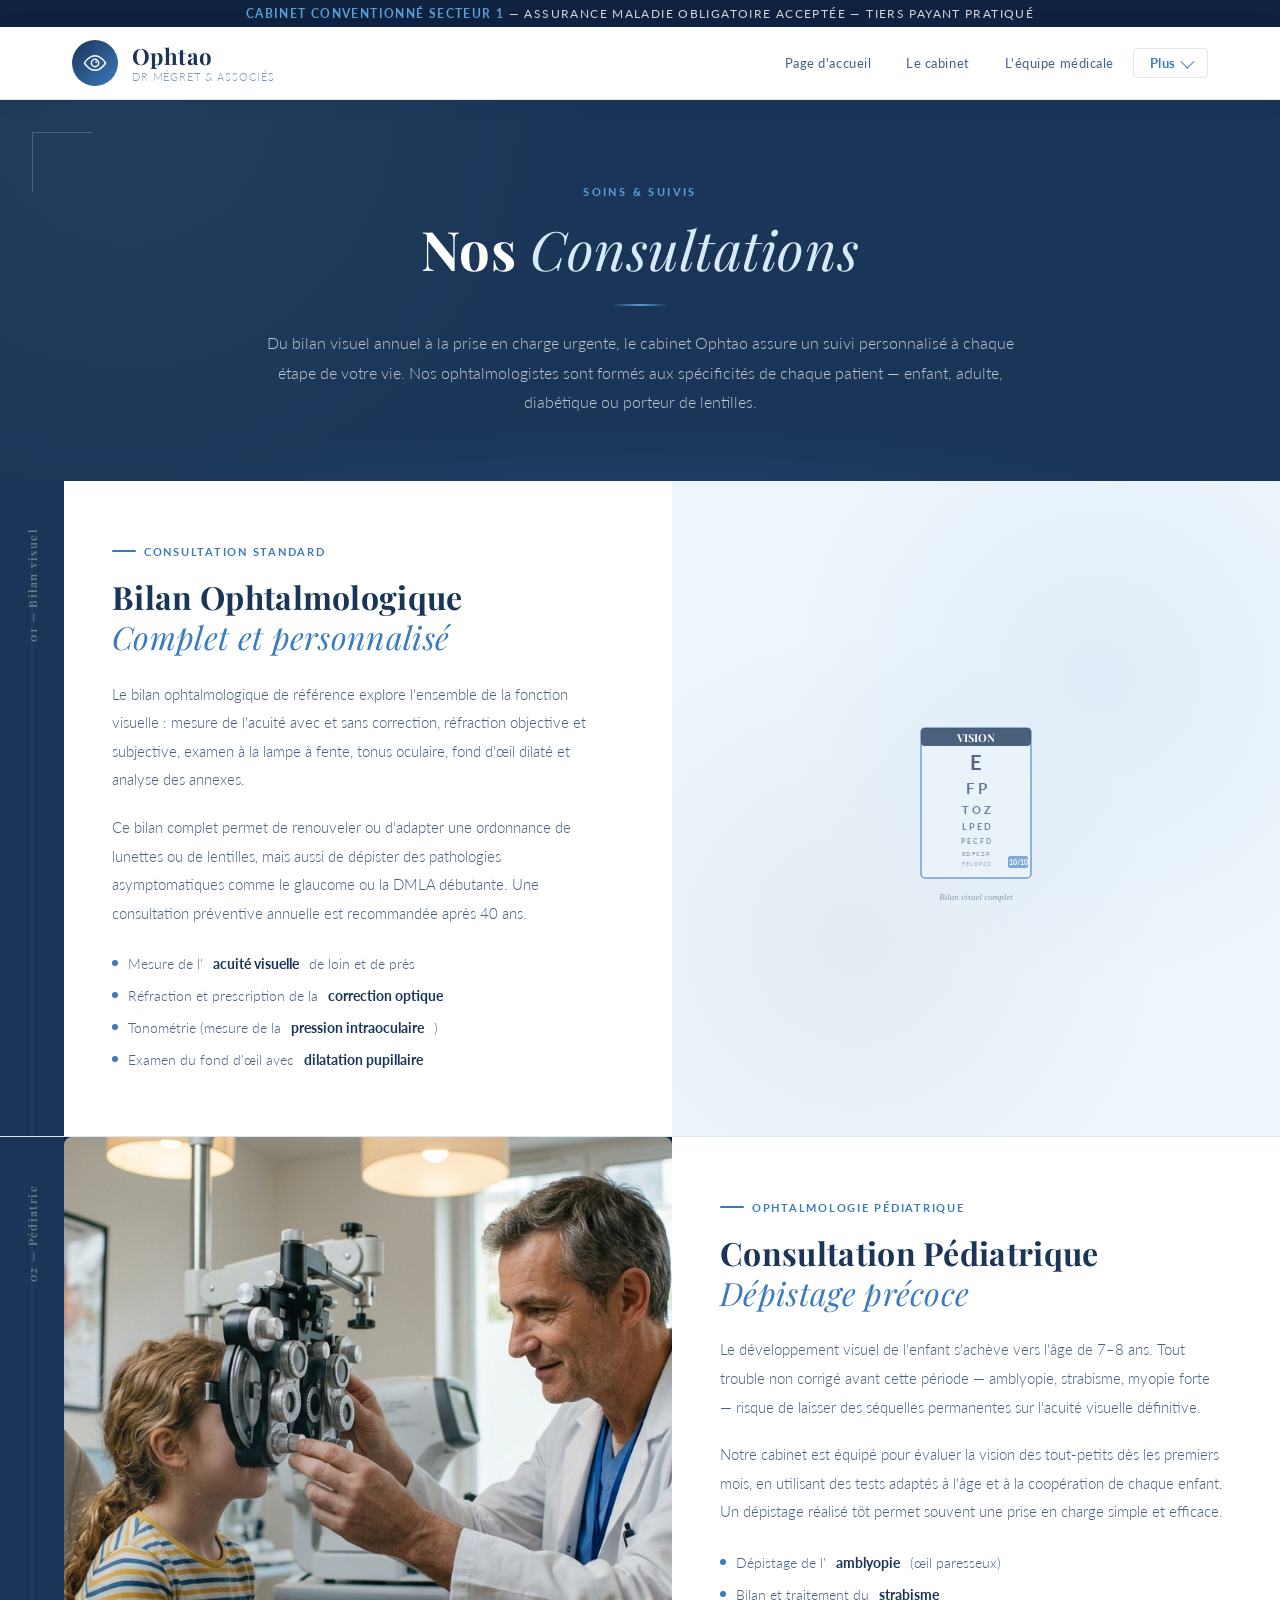
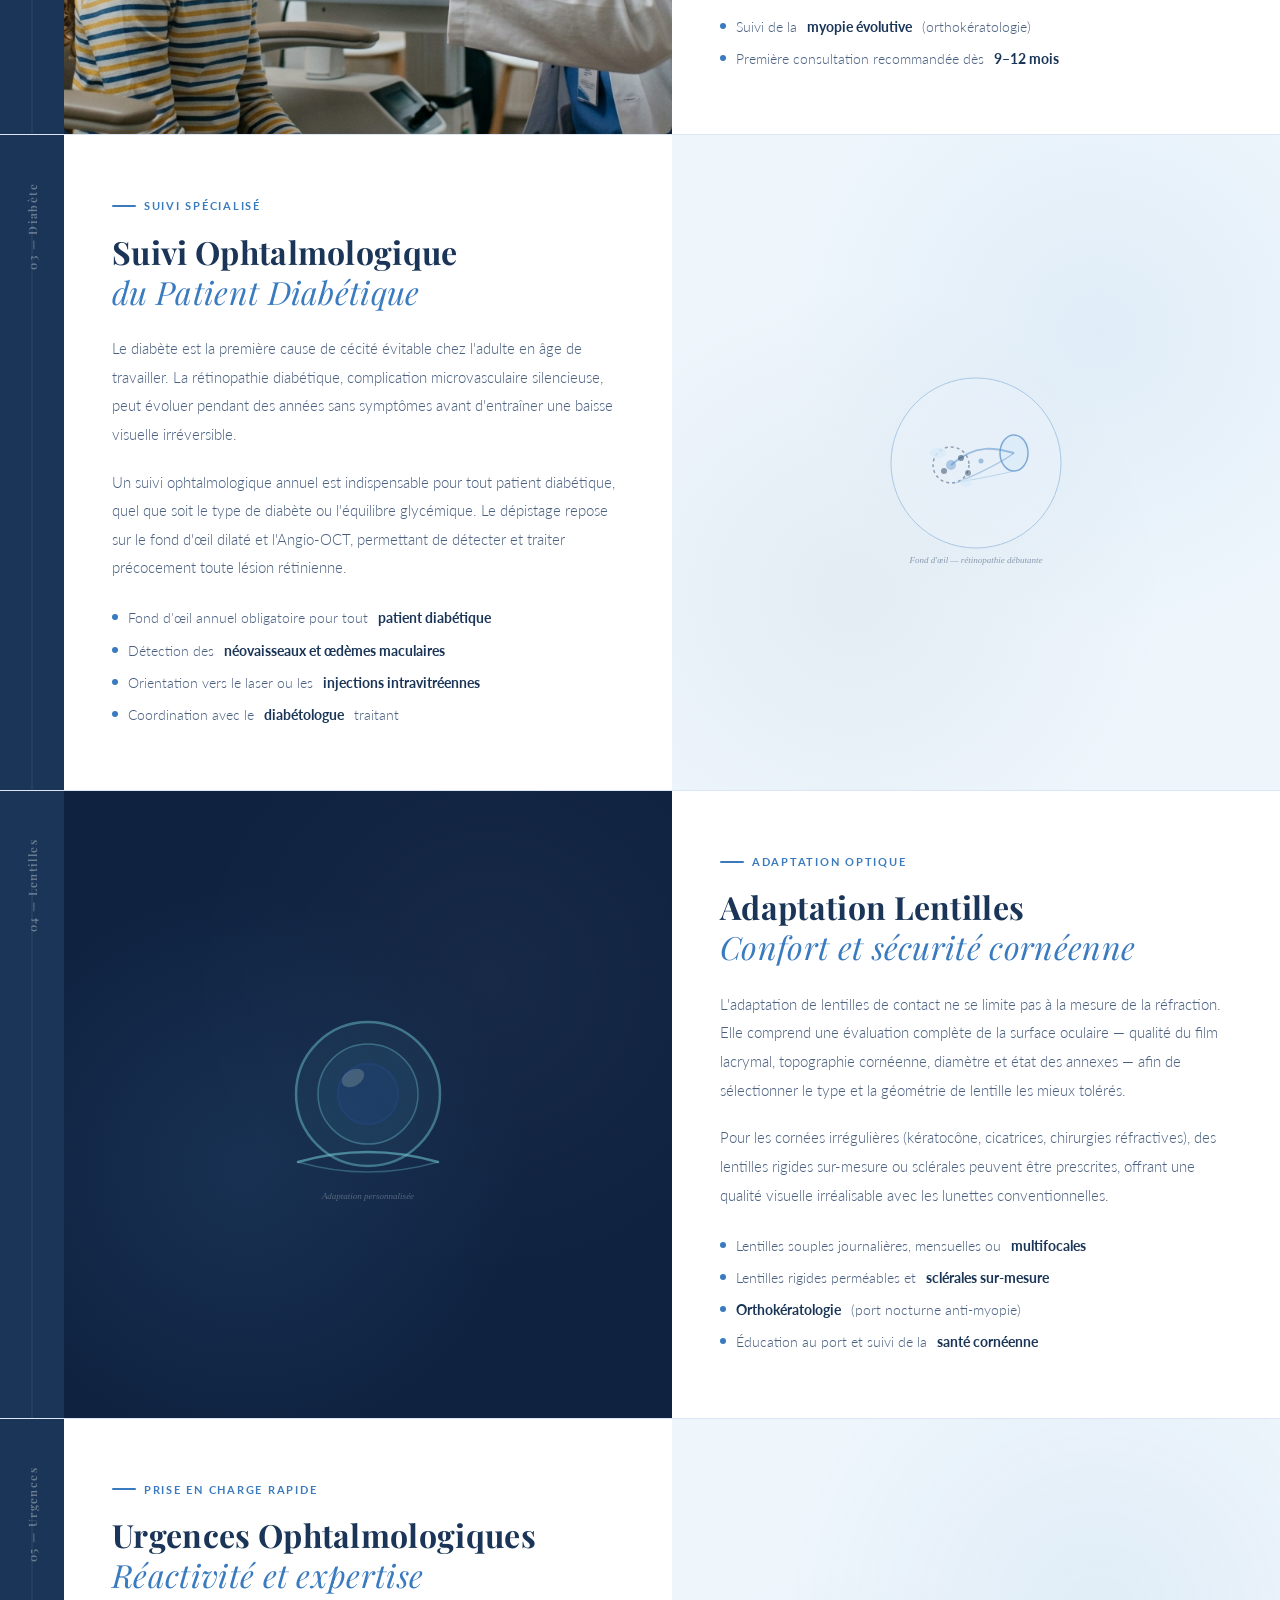
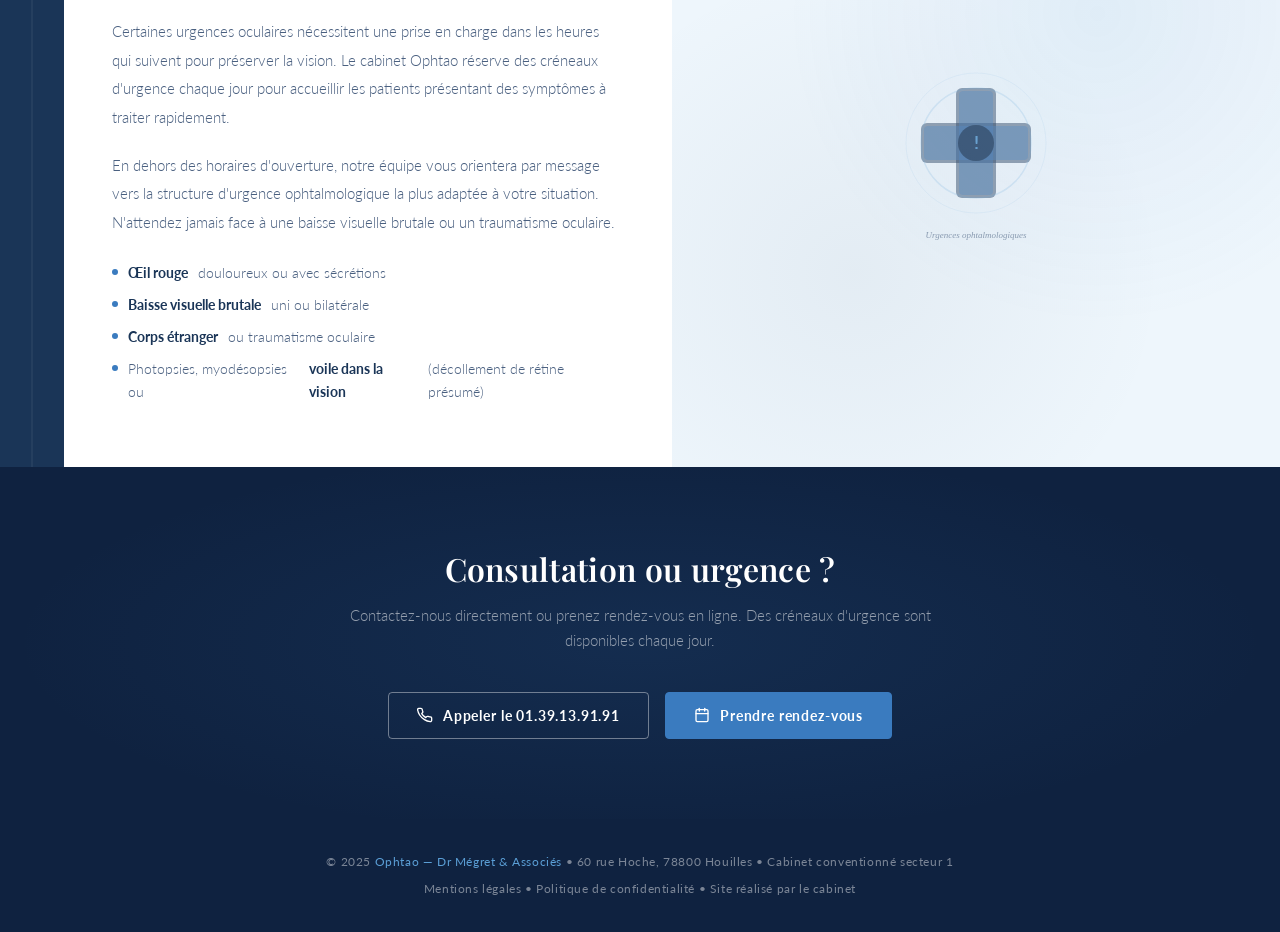
==== commit 6bcf4896: "Modularize CSS architecture" ====
--- a/consultation.html
+++ b/consultation.html
@@ -4,10 +4,14 @@
   <meta charset="UTF-8" />
   <meta name="viewport" content="width=device-width, initial-scale=1.0" />
   <title>Consultation Ophtalmologique — Ophtao</title>
+  
   <link rel="preconnect" href="https://fonts.googleapis.com" />
   <link rel="preconnect" href="https://fonts.gstatic.com" crossorigin />
   <link href="https://fonts.googleapis.com/css2?family=Playfair+Display:ital,wght@0,400;0,600;0,700;1,400&family=Lato:wght@300;400;700&family=Cormorant+Garamond:ital,wght@0,300;0,400;1,300&display=swap" rel="stylesheet" />
-  <link rel="stylesheet" href="assets/css/style.css" />
+  
+  <link rel="stylesheet" href="assets/css/base.css" />
+  <link rel="stylesheet" href="assets/css/layout.css" />
+  <link rel="stylesheet" href="assets/css/components.css" />
   <link rel="stylesheet" href="assets/css/editorial.css" />
 </head>
 <body>
@@ -32,10 +36,12 @@
           <div class="tagline">Dr Mégret & Associés</div>
         </div>
       </a>
+      
       <nav id="main-nav" role="navigation" aria-label="Navigation principale">
         <a href="index.html">Page d'accueil</a>
         <a href="index.html#infos-pratiques">Le cabinet</a>
         <a href="index.html#equipe">L'équipe médicale</a>
+        
         <div class="nav-dropdown">
           <a href="#" class="nav-more active" onclick="return false;">Plus <span class="chevron"></span></a>
           <div class="dropdown-menu">
@@ -46,6 +52,7 @@
           </div>
         </div>
       </nav>
+      
       <button class="hamburger" id="hamburger-btn" aria-label="Ouvrir le menu" aria-expanded="false">
         <span></span><span></span><span></span>
       </button>
@@ -70,7 +77,6 @@
 
     <section class="editorial-section" aria-label="Types de consultations">
 
-      <!-- 01 Bilan standard — texte gauche -->
       <div class="editorial-block">
         <div class="editorial-number" aria-hidden="true"><span>01 — Bilan visuel</span></div>
         <div class="editorial-text">
@@ -96,11 +102,9 @@
         </div>
         <div class="editorial-visual" aria-hidden="true">
           <svg viewBox="0 0 220 220" fill="none" xmlns="http://www.w3.org/2000/svg">
-            <!-- Tableau de Snellen stylisé -->
             <rect x="55" y="30" width="110" height="150" rx="4" fill="#eef6fc" stroke="#3a7bbf" stroke-width="1.5" opacity="0.8"/>
             <rect x="55" y="30" width="110" height="18" rx="4" fill="#1a3557" opacity="0.9"/>
             <text x="110" y="44" text-anchor="middle" font-family="'Playfair Display',Georgia,serif" font-size="11" fill="white" font-weight="700">VISION</text>
-            <!-- Lignes de lettres de taille décroissante -->
             <text x="110" y="72"  text-anchor="middle" font-family="'Lato',Arial,sans-serif" font-size="20" fill="#1a3557" opacity="0.85" font-weight="700">E</text>
             <text x="110" y="96"  text-anchor="middle" font-family="'Lato',Arial,sans-serif" font-size="15" fill="#1a3557" opacity="0.75" font-weight="700">F P</text>
             <text x="110" y="116" text-anchor="middle" font-family="'Lato',Arial,sans-serif" font-size="11" fill="#1a3557" opacity="0.7"  font-weight="700">T O Z</text>
@@ -108,7 +112,6 @@
             <text x="110" y="146" text-anchor="middle" font-family="'Lato',Arial,sans-serif" font-size="6.5" fill="#1a3557" opacity="0.55" font-weight="700">P E C F D</text>
             <text x="110" y="158" text-anchor="middle" font-family="'Lato',Arial,sans-serif" font-size="5.5" fill="#1a3557" opacity="0.45" font-weight="700">E D F C Z P</text>
             <text x="110" y="168" text-anchor="middle" font-family="'Lato',Arial,sans-serif" font-size="4.5" fill="#1a3557" opacity="0.35" font-weight="700">F E L O P Z D</text>
-            <!-- Étiquette 10/10 -->
             <rect x="142" y="158" width="20" height="12" rx="2" fill="#3a7bbf" opacity="0.7"/>
             <text x="152" y="167" text-anchor="middle" font-family="'Lato',Arial,sans-serif" font-size="7" fill="white" font-weight="700">10/10</text>
             <text x="110" y="202" text-anchor="middle" font-family="Georgia,serif" font-size="9" fill="#4a6080" opacity="0.7" font-style="italic">Bilan visuel complet</text>
@@ -116,47 +119,12 @@
         </div>
       </div>
 
-      <!-- 02 Pédiatrie — illustration gauche -->
       <div class="editorial-block reverse">
         <div class="editorial-number" aria-hidden="true"><span>02 — Pédiatrie</span></div>
-        <div class="editorial-visual" aria-hidden="true">
-            <svg viewBox="0 0 220 220" fill="none" xmlns="http://www.w3.org/2000/svg">
-
-  <!-- Tête -->
-  <circle cx="110" cy="100" r="40" fill="rgba(26,53,87,0.4)"/>
-
-  <!-- Cheveux -->
-  <path d="M100 60 Q 110 45 120 60" stroke="rgba(255,255,255,0.8)" stroke-width="2.5" fill="none" stroke-linecap="round"/>
-  <path d="M108 60 Q 115 50 120 58" stroke="rgba(255,255,255,0.8)" stroke-width="2.5" fill="none" stroke-linecap="round"/>
-
-  <!-- Oreilles -->
-  <path d="M70 100 C 60 100, 60 115, 72 115" stroke="rgba(255,255,255,0.8)" stroke-width="2.5" fill="none" stroke-linecap="round"/>
-  <path d="M150 100 C 160 100, 160 115, 148 115" stroke="rgba(255,255,255,0.8)" stroke-width="2.5" fill="none" stroke-linecap="round"/>
-
-  <!-- Lunettes -->
-  <circle cx="92" cy="95" r="14" stroke="rgba(91,159,214,0.9)" stroke-width="2.5" fill="rgba(91,159,214,0.15)"/>
-  <circle cx="128" cy="95" r="14" stroke="rgba(91,159,214,0.9)" stroke-width="2.5" fill="rgba(91,159,214,0.15)"/>
-  <path d="M106 95 Q 110 90 114 95" stroke="rgba(91,159,214,0.9)" stroke-width="2.5" fill="none" stroke-linecap="round"/>
-  <line x1="68" y1="95" x2="78" y2="95" stroke="rgba(91,159,214,0.9)" stroke-width="2.5" stroke-linecap="round"/>
-  <line x1="142" y1="95" x2="152" y2="95" stroke="rgba(91,159,214,0.9)" stroke-width="2.5" stroke-linecap="round"/>
-
-  <!-- Yeux -->
-  <circle cx="92" cy="95" r="3.5" fill="rgba(255,255,255,0.9)"/>
-  <circle cx="128" cy="95" r="3.5" fill="rgba(255,255,255,0.9)"/>
-
-  <!-- Joues -->
-  <circle cx="82" cy="110" r="4" fill="rgba(91,159,214,0.4)"/>
-  <circle cx="138" cy="110" r="4" fill="rgba(91,159,214,0.4)"/>
-
-  <!-- Bouche -->
-  <path d="M100 116 Q 110 126 120 116" stroke="rgba(255,255,255,0.8)" stroke-width="2.5" fill="none" stroke-linecap="round"/>
-
-  <!-- Texte -->
-  <text x="110" y="205" text-anchor="middle" font-family="Georgia,serif" font-size="9" fill="rgba(255,255,255,0.4)" font-style="italic">
-    Ophtalmologie pédiatrique
-  </text>
-</svg>
-        </div>
+        <div class="editorial-visual" aria-hidden="true" style="padding: 0;">
+          <img src="assets/images/pediatrie.png" alt="Examen ophtalmologique pédiatrique" style="width: 100%; height: 100%; object-fit: cover; border-radius: 8px;">
+        </div>
+        
         <div class="editorial-text">
           <span class="editorial-badge">Ophtalmologie pédiatrique</span>
           <h2>Consultation Pédiatrique<br><em>Dépistage précoce</em></h2>
@@ -222,18 +190,14 @@
         </div>
       </div>
 
-      <!-- 04 Lentilles — illustration gauche -->
       <div class="editorial-block reverse">
         <div class="editorial-number" aria-hidden="true"><span>04 — Lentilles</span></div>
         <div class="editorial-visual" aria-hidden="true">
           <svg viewBox="0 0 220 220" fill="none" xmlns="http://www.w3.org/2000/svg">
-            <!-- Lentille de contact vue de face -->
             <circle cx="110" cy="100" r="72" stroke="rgba(91,159,214,0.5)" stroke-width="2.5" fill="rgba(91,159,214,0.06)"/>
             <circle cx="110" cy="100" r="50" stroke="rgba(91,159,214,0.4)" stroke-width="1.5" fill="rgba(58,123,191,0.08)"/>
             <circle cx="110" cy="100" r="30" stroke="rgba(26,53,87,0.6)" stroke-width="2" fill="rgba(26,53,87,0.15)"/>
-            <!-- Reflet -->
             <ellipse cx="95" cy="84" rx="12" ry="8" fill="rgba(255,255,255,0.15)" transform="rotate(-30,95,84)"/>
-            <!-- Vue latérale schématique -->
             <path d="M40 168 Q110 148 180 168" stroke="rgba(91,159,214,0.6)" stroke-width="2.5" fill="none" stroke-linecap="round"/>
             <path d="M40 168 Q110 188 180 168" stroke="rgba(91,159,214,0.35)" stroke-width="1.5" fill="none" stroke-linecap="round"/>
             <text x="110" y="205" text-anchor="middle" font-family="Georgia,serif" font-size="9" fill="rgba(255,255,255,0.4)" font-style="italic">Adaptation personnalisée</text>
@@ -262,7 +226,6 @@
         </div>
       </div>
 
-      <!-- 05 Urgences — texte gauche -->
       <div class="editorial-block">
         <div class="editorial-number" aria-hidden="true"><span>05 — Urgences</span></div>
         <div class="editorial-text">
@@ -288,16 +251,12 @@
         </div>
         <div class="editorial-visual" aria-hidden="true">
           <svg viewBox="0 0 220 220" fill="none" xmlns="http://www.w3.org/2000/svg">
-            <!-- Croix médicale stylisée -->
             <rect x="90" y="55" width="40" height="110" rx="6" fill="#1a3557" opacity="0.5"/>
             <rect x="55" y="90" width="110" height="40" rx="6" fill="#1a3557" opacity="0.5"/>
-            <!-- Intérieur croix -->
             <rect x="93" y="58" width="34" height="104" rx="4" fill="rgba(58,123,191,0.35)"/>
             <rect x="58" y="93" width="104" height="34" rx="4" fill="rgba(58,123,191,0.35)"/>
-            <!-- Pulsation — cercles -->
             <circle cx="110" cy="110" r="55" stroke="rgba(91,159,214,0.2)" stroke-width="1.5" fill="none"/>
             <circle cx="110" cy="110" r="70" stroke="rgba(91,159,214,0.1)" stroke-width="1" fill="none"/>
-            <!-- Symbole central -->
             <circle cx="110" cy="110" r="18" fill="rgba(26,53,87,0.8)"/>
             <text x="110" y="116" text-anchor="middle" font-family="'Lato',Arial,sans-serif" font-size="18" fill="rgba(91,159,214,0.9)" font-weight="700">!</text>
             <text x="110" y="205" text-anchor="middle" font-family="Georgia,serif" font-size="9" fill="#4a6080" opacity="0.7" font-style="italic">Urgences ophtalmologiques</text>
@@ -332,7 +291,48 @@
   </footer>
 
   <script>
-    (function(){const b=document.getElementById('hamburger-btn'),n=document.getElementById('main-nav');if(!b||!n)return;b.addEventListener('click',function(){const o=n.classList.toggle('open');b.setAttribute('aria-expanded',o?'true':'false');const s=b.querySelectorAll('span');if(o){s[0].style.transform='rotate(45deg) translate(5px,5px)';s[1].style.opacity='0';s[2].style.transform='rotate(-45deg) translate(5px,-5px)';}else{s[0].style.transform='';s[1].style.opacity='';s[2].style.transform='';}});const d=n.querySelector('.nav-dropdown > a.nav-more');if(d)d.addEventListener('click',function(e){if(window.innerWidth<=680){e.preventDefault();d.closest('.nav-dropdown').classList.toggle('mobile-open');}});n.querySelectorAll('a:not(.nav-more)').forEach(function(l){l.addEventListener('click',function(){n.classList.remove('open');b.setAttribute('aria-expanded','false');const s=b.querySelectorAll('span');s[0].style.transform='';s[1].style.opacity='';s[2].style.transform='';});});})();
+    (function(){
+      const b=document.getElementById('hamburger-btn'),
+            n=document.getElementById('main-nav');
+      if(!b||!n)return;
+      
+      // Toggle mobile menu
+      b.addEventListener('click',function(){
+        const o=n.classList.toggle('open');
+        b.setAttribute('aria-expanded',o?'true':'false');
+        const s=b.querySelectorAll('span');
+        if(o){
+          s[0].style.transform='rotate(45deg) translate(5px,5px)';
+          s[1].style.opacity='0';
+          s[2].style.transform='rotate(-45deg) translate(5px,-5px)';
+        }else{
+          s[0].style.transform='';
+          s[1].style.opacity='';
+          s[2].style.transform='';
+        }
+      });
+      
+      // Toggle dropdown menu on mobile
+      const d=n.querySelector('.nav-dropdown > a.nav-more');
+      if(d)d.addEventListener('click',function(e){
+        if(window.innerWidth<=680){
+          e.preventDefault();
+          d.closest('.nav-dropdown').classList.toggle('mobile-open');
+        }
+      });
+      
+      // Close menu when a link is clicked
+      n.querySelectorAll('a:not(.nav-more)').forEach(function(l){
+        l.addEventListener('click',function(){
+          n.classList.remove('open');
+          b.setAttribute('aria-expanded','false');
+          const s=b.querySelectorAll('span');
+          s[0].style.transform='';
+          s[1].style.opacity='';
+          s[2].style.transform='';
+        });
+      });
+    })();
   </script>
 </body>
 </html>
--- a/assets/css/base.css
+++ b/assets/css/base.css
@@ -0,0 +1,91 @@
+/* Global Reset */
+*, *::before, *::after 
+{
+  box-sizing: border-box;
+  margin: 0;
+  padding: 0;
+}
+
+/* Design Tokens & Theme Variables */
+:root 
+{
+  /* Brand Colors */
+  --navy:       #1a3557;
+  --navy-deep:  #0f2240;
+  --steel:      #3a7bbf;
+  --steel-light:#5b9fd6;
+  --sky:        #d6eaf8;
+  --ice:        #eef6fc;
+  --welcome-bg: #2b5ea7;
+  
+  /* Neutral Colors */
+  --white:      #ffffff;
+  --off-white:  #f7fafd;
+  --text-dark:  #1e2d42;
+  --text-mid:   #4a6080;
+  --text-light: #7d9ab5;
+  --border:     rgba(58, 123, 191, 0.18);
+
+  /* Typography */
+  --font-display: 'Playfair Display', Georgia, serif;
+  --font-serif:   'Cormorant Garamond', Georgia, serif;
+  --font-sans:    'Lato', Arial, sans-serif;
+
+  /* UI Elements */
+  --radius: 4px;
+  --shadow: 0 4px 32px rgba(26, 53, 87, 0.10);
+  --shadow-card: 0 2px 16px rgba(26, 53, 87, 0.08);
+}
+
+/* Smooth scrolling for anchor links */
+html 
+{
+  scroll-behavior: smooth;
+}
+
+/* Base layout & typography defaults */
+body 
+{
+  font-family: var(--font-sans);
+  color: var(--text-dark);
+  background: var(--white);
+  -webkit-font-smoothing: antialiased;
+  overflow-x: hidden; /* Prevent horizontal scrollbars */
+}
+
+/* Reset link styles */
+a {
+  text-decoration: none;
+  color: inherit;
+}
+
+/* Global Animations */
+@keyframes fadeInDown 
+{
+  from { opacity: 0; transform: translateY(-16px); }
+  to   { opacity: 1; transform: translateY(0); }
+}
+
+@keyframes fadeInUp 
+{
+  from { opacity: 0; transform: translateY(28px); }
+  to   { opacity: 1; transform: translateY(0); }
+}
+
+@keyframes fadeIn 
+{
+  from { opacity: 0; }
+  to   { opacity: 1; }
+}
+
+@keyframes shimmer 
+{
+  0%   { background-position: -400px 0; }
+  100% { background-position: 400px 0; }
+}
+
+@keyframes lineExpand 
+{
+  from { transform: scaleX(0); }
+  to   { transform: scaleX(1); }
+}
--- a/assets/css/layout.css
+++ b/assets/css/layout.css
@@ -0,0 +1,375 @@
+/* Top notification bar */
+.top-bar 
+{
+  background: var(--navy-deep);
+  color: rgba(255,255,255,0.82);
+  font-family: var(--font-sans);
+  font-size: 0.72rem;
+  font-weight: 400;
+  letter-spacing: 0.12em;
+  text-transform: uppercase;
+  text-align: center;
+  padding: 7px 1rem;
+  animation: fadeInDown 0.5s ease both;
+}
+
+.top-bar strong 
+{
+  color: var(--steel-light);
+  font-weight: 700;
+}
+
+/* Main sticky header */
+header 
+{
+  position: sticky;
+  top: 0;
+  z-index: 100;
+  background: var(--white);
+  border-bottom: 1px solid var(--border);
+  box-shadow: 0 2px 20px rgba(26,53,87,0.07);
+  animation: fadeInDown 0.6s ease 0.1s both;
+}
+
+.header-inner 
+{
+  max-width: 1200px;
+  margin: 0 auto;
+  padding: 0 2rem;
+  height: 72px;
+  display: flex;
+  align-items: center;
+  justify-content: space-between;
+  gap: 2rem;
+}
+
+/* Logo & branding */
+.logo 
+{
+  display: flex;
+  align-items: center;
+  gap: 14px;
+  flex-shrink: 0;
+}
+
+.logo-mark 
+{
+  width: 46px;
+  height: 46px;
+  border-radius: 50%;
+  background: linear-gradient(135deg, var(--navy) 0%, var(--steel) 100%);
+  display: flex;
+  align-items: center;
+  justify-content: center;
+  flex-shrink: 0;
+}
+
+.logo-mark svg 
+{
+  width: 26px;
+  height: 26px;
+}
+
+.logo-text 
+{
+  line-height: 1.2;
+}
+
+.logo-text .brand 
+{
+  font-family: var(--font-display);
+  font-size: 1.4rem;
+  font-weight: 700;
+  color: var(--navy);
+  letter-spacing: 0.02em;
+}
+
+.logo-text .tagline 
+{
+  font-size: 0.68rem;
+  color: var(--text-light);
+  letter-spacing: 0.08em;
+  text-transform: uppercase;
+  font-weight: 300;
+}
+
+/* Primary navigation */
+nav 
+{
+  display: flex;
+  align-items: center;
+  gap: 0.2rem;
+}
+
+nav a 
+{
+  font-family: var(--font-sans);
+  font-size: 0.82rem;
+  font-weight: 400;
+  color: var(--text-mid);
+  letter-spacing: 0.04em;
+  padding: 6px 16px;
+  border-radius: var(--radius);
+  transition: color 0.2s, background 0.2s;
+  position: relative;
+}
+
+nav a:hover 
+{
+  color: var(--navy);
+  background: var(--ice);
+}
+
+nav a.active 
+{
+  color: var(--navy);
+  font-weight: 700;
+}
+
+/* Active link animated underline */
+nav a.active::after 
+{
+  content: '';
+  position: absolute;
+  bottom: -2px;
+  left: 16px;
+  right: 16px;
+  height: 2px;
+  background: var(--steel);
+  border-radius: 2px;
+  transform-origin: left;
+  animation: lineExpand 0.4s ease 0.5s both;
+}
+
+/* Dropdown menu */
+.nav-dropdown 
+{
+  position: relative;
+}
+
+.nav-dropdown > a.nav-more 
+{
+  border: 1px solid var(--border);
+  color: var(--steel);
+  display: flex;
+  align-items: center;
+  gap: 5px;
+}
+
+.nav-dropdown > a.nav-more::after 
+{
+  display: none;
+}
+
+/* Dropdown chevron animation */
+.nav-dropdown > a.nav-more .chevron 
+{
+  display: inline-block;
+  width: 10px;
+  height: 10px;
+  border-right: 1.5px solid currentColor;
+  border-bottom: 1.5px solid currentColor;
+  transform: rotate(45deg) translateY(-2px);
+  transition: transform 0.2s ease;
+  flex-shrink: 0;
+}
+
+.nav-dropdown:hover > a.nav-more .chevron 
+{
+  transform: rotate(-135deg) translateY(-2px);
+}
+
+.nav-dropdown:hover > a.nav-more 
+{
+  background: var(--steel);
+  color: var(--white);
+  border-color: var(--steel);
+}
+
+/* Dropdown container */
+.dropdown-menu 
+{
+  position: absolute;
+  top: calc(100% + 8px);
+  right: 0;
+  min-width: 260px;
+  background: var(--white);
+  border: 1px solid var(--border);
+  border-radius: 6px;
+  box-shadow: 0 8px 32px rgba(26,53,87,0.13);
+  padding: 6px 0;
+  opacity: 0;
+  visibility: hidden;
+  transform: translateY(6px);
+  transition: opacity 0.2s ease, transform 0.2s ease, visibility 0.2s;
+  z-index: 200;
+}
+
+.nav-dropdown:hover .dropdown-menu 
+{
+  opacity: 1;
+  visibility: visible;
+  transform: translateY(0);
+}
+
+.dropdown-menu a 
+{
+  display: block;
+  padding: 10px 20px;
+  font-family: var(--font-sans);
+  font-size: 0.83rem;
+  color: var(--text-mid);
+  letter-spacing: 0.03em;
+  border-radius: 0;
+  transition: background 0.15s, color 0.15s;
+}
+
+.dropdown-menu a:hover 
+{
+  background: var(--ice);
+  color: var(--navy);
+}
+
+.dropdown-menu a + a 
+{
+  border-top: 1px solid rgba(58,123,191,0.08);
+}
+
+/* Mobile hamburger button */
+.hamburger 
+{
+  display: none;
+  flex-direction: column;
+  gap: 5px;
+  cursor: pointer;
+  padding: 6px;
+  background: none;
+  border: none;
+}
+
+.hamburger span 
+{
+  display: block;
+  width: 24px;
+  height: 2px;
+  background: var(--navy);
+  border-radius: 2px;
+  transition: 0.3s;
+}
+
+/* Footer */
+footer 
+{
+  background: var(--navy-deep);
+  color: rgba(255,255,255,0.45);
+  text-align: center;
+  padding: 2rem 1.5rem;
+  font-size: 0.75rem;
+  font-family: var(--font-sans);
+  letter-spacing: 0.05em;
+  line-height: 1.8;
+}
+
+footer span 
+{
+  color: var(--steel-light);
+}
+
+/* Mobile layout */
+@media (max-width: 680px) 
+{
+  .header-inner 
+  {
+    padding: 0 1.2rem;
+  }
+  
+  /* Convert nav to mobile drawer */
+  nav 
+  {
+    display: none;
+    position: absolute;
+    top: 72px;
+    left: 0;
+    right: 0;
+    background: var(--white);
+    flex-direction: column;
+    padding: 1rem 1.5rem;
+    border-bottom: 1px solid var(--border);
+    box-shadow: 0 8px 24px rgba(26,53,87,0.1);
+    gap: 0;
+  }
+  
+  nav.open 
+  {
+    display: flex;
+  }
+  
+  nav a 
+  {
+    padding: 12px 8px;
+    font-size: 0.9rem;
+    border-bottom: 1px solid var(--ice);
+  }
+  
+  nav a.active::after 
+  {
+    display: none;
+  }
+  
+  .hamburger 
+  {
+    display: flex;
+  }
+  
+  /* Reset dropdown for mobile accordion flow */
+  .dropdown-menu 
+  {
+    position: static;
+    opacity: 1;
+    visibility: visible;
+    transform: none;
+    box-shadow: none;
+    border: none;
+    border-radius: 0;
+    padding: 0;
+    background: var(--ice);
+    display: none;
+  }
+  
+  .nav-dropdown.mobile-open .dropdown-menu 
+  {
+    display: block;
+  }
+  
+  .nav-dropdown > a.nav-more 
+  {
+    border: none;
+    border-bottom: 1px solid var(--ice);
+    width: 100%;
+    padding: 12px 8px;
+    font-size: 0.9rem;
+    display: flex;
+    justify-content: space-between;
+  }
+  
+  .dropdown-menu a 
+  {
+    padding: 10px 20px;
+    border-bottom: 1px solid var(--border);
+    font-size: 0.85rem;
+  }
+}
+
+/* Small mobile */
+@media (max-width: 400px) 
+{
+  .logo-text .brand {
+    font-size: 1.2rem;
+  }
+  
+  /* Hide tagline to save space */
+  .logo-text .tagline 
+  {
+    display: none;
+  }
+}
--- a/assets/css/components.css
+++ b/assets/css/components.css
@@ -0,0 +1,127 @@
+/* Primary outlined button */
+.btn-learn 
+{
+  display: inline-flex;
+  align-items: center;
+  gap: 6px;
+  margin-top: auto;
+  padding: 9px 18px;
+  font-family: var(--font-sans);
+  font-size: 0.78rem;
+  font-weight: 700;
+  letter-spacing: 0.08em;
+  text-transform: uppercase;
+  color: var(--steel);
+  border: 1.5px solid var(--steel);
+  border-radius: var(--radius);
+  background: transparent;
+  transition: background 0.2s, color 0.2s;
+  align-self: flex-start;
+}
+
+.btn-learn:hover 
+{
+  background: var(--steel);
+  color: var(--white);
+}
+
+/* SVG icon sizing */
+.btn-learn svg 
+{
+  width: 13px;
+  height: 13px;
+}
+
+/* Vertical wrapper for contact buttons */
+.contact-buttons 
+{
+  display: flex;
+  flex-direction: column;
+  gap: 0.7rem;
+}
+
+/* Base style for all contact buttons */
+.btn-contact 
+{
+  display: flex;
+  align-items: center;
+  gap: 10px;
+  padding: 11px 16px;
+  border-radius: var(--radius);
+  font-family: var(--font-sans);
+  font-size: 0.84rem;
+  font-weight: 400;
+  cursor: pointer;
+  transition: background 0.22s, transform 0.15s;
+  border: none;
+  width: 100%;
+  text-align: left;
+}
+
+/* Prevent icon shrinking */
+.btn-contact svg 
+{
+  width: 16px;
+  height: 16px;
+  flex-shrink: 0;
+}
+
+/* Phone variant */
+.btn-phone 
+{
+  background: var(--navy);
+  color: var(--white);
+}
+
+.btn-phone:hover 
+{
+  background: var(--navy-deep);
+  transform: translateX(2px);
+}
+
+/* Email variant */
+.btn-email 
+{
+  background: #2a4a72;
+  color: rgba(255,255,255,0.9);
+  font-size: 0.78rem;
+}
+
+.btn-email:hover 
+{
+  background: var(--navy);
+  transform: translateX(2px);
+}
+
+/* Appointment variant */
+.btn-rdv 
+{
+  background: var(--steel);
+  color: var(--white);
+  font-weight: 700;
+  letter-spacing: 0.04em;
+  justify-content: center;
+  margin-top: 0.3rem;
+}
+
+.btn-rdv:hover 
+{
+  background: var(--steel-light);
+}
+
+/* Call to Action container */
+.cta-block 
+{
+  max-width: 1100px;
+  margin: 2.5rem auto 0;
+  display: flex;
+  justify-content: center;
+  gap: 1rem;
+  flex-wrap: wrap;
+}
+
+/* Reset width for contact buttons inside */
+.cta-block .btn-contact 
+{
+  width: auto;
+}
--- a/assets/css/editorial.css
+++ b/assets/css/editorial.css
@@ -1,6 +1,6 @@
-
-/* ----- Page header éditorial ----- */
-.page-hero {
+/* Page hero header */
+.page-hero 
+{
   background: var(--navy);
   padding: 5rem 2rem 4rem;
   text-align: center;
@@ -8,8 +8,9 @@
   overflow: hidden;
 }
 
-/* Fond géométrique décoratif */
-.page-hero::before {
+/* Decorative geometric background */
+.page-hero::before 
+{
   content: '';
   position: absolute;
   inset: 0;
@@ -19,8 +20,9 @@
   pointer-events: none;
 }
 
-/* Lignes décoratives en coin (cohérence hero d'accueil) */
-.page-hero::after {
+/* Corner decorative lines */
+.page-hero::after 
+{
   content: '';
   position: absolute;
   top: 2rem;
@@ -32,7 +34,8 @@
   pointer-events: none;
 }
 
-.page-hero-inner {
+.page-hero-inner 
+{
   position: relative;
   z-index: 1;
   max-width: 760px;
@@ -40,8 +43,9 @@
   animation: fadeInUp 0.8s ease 0.1s both;
 }
 
-/* Catégorie au-dessus du titre */
-.page-hero-label {
+/* Pre-title category label */
+.page-hero-label 
+{
   display: inline-block;
   font-family: var(--font-sans);
   font-size: 0.68rem;
@@ -52,7 +56,8 @@
   margin-bottom: 1.2rem;
 }
 
-.page-hero h1 {
+.page-hero h1 
+{
   font-family: var(--font-display);
   font-size: clamp(2rem, 5vw, 3.4rem);
   font-weight: 700;
@@ -62,21 +67,24 @@
   margin-bottom: 1.4rem;
 }
 
-.page-hero h1 em {
+.page-hero h1 em 
+{
   font-style: italic;
   font-weight: 400;
   color: var(--sky);
 }
 
-/* Séparateur fin */
-.page-hero-rule {
+/* Thin separator */
+.page-hero-rule 
+{
   width: 56px;
   height: 2px;
   background: linear-gradient(90deg, transparent, var(--steel-light), transparent);
   margin: 0 auto 1.4rem;
 }
 
-.page-hero p {
+.page-hero p 
+{
   font-family: var(--font-sans);
   font-size: 1rem;
   line-height: 1.85;
@@ -84,15 +92,16 @@
   font-weight: 300;
 }
 
-/* ----- Conteneur principal éditorial ----- */
-.editorial-section {
+/* Main editorial container */
+.editorial-section 
+{
   background: var(--white);
   padding: 0;
 }
 
-/* ----- Bloc éditorial alterné ----- */
-/* Layout : numéro | texte | illustration  (ou inverse) */
-.editorial-block {
+/* Alternating editorial blocks (number | text | image) */
+.editorial-block 
+{
   display: grid;
   grid-template-columns: 64px 1fr 1fr;
   gap: 0;
@@ -102,16 +111,19 @@
   transition: background 0.3s ease;
 }
 
-.editorial-block:last-child {
+.editorial-block:last-child 
+{
   border-bottom: none;
 }
 
-.editorial-block:hover {
+.editorial-block:hover 
+{
   background: var(--off-white);
 }
 
-/* Colonne numéro — à gauche, fond navy */
-.editorial-number {
+/* Number column */
+.editorial-number 
+{
   background: var(--navy);
   display: flex;
   align-items: flex-start;
@@ -120,8 +132,9 @@
   position: relative;
 }
 
-/* Ligne verticale décorative */
-.editorial-number::after {
+/* Vertical decorative line */
+.editorial-number::after 
+{
   content: '';
   position: absolute;
   top: 4.5rem;
@@ -132,7 +145,8 @@
   transform: translateX(-50%);
 }
 
-.editorial-number span {
+.editorial-number span 
+{
   font-family: var(--font-display);
   font-size: 0.72rem;
   font-weight: 600;
@@ -144,16 +158,18 @@
   user-select: none;
 }
 
-/* Colonne texte */
-.editorial-text {
+/* Text column */
+.editorial-text 
+{
   padding: 4rem 3.5rem 4rem 3rem;
   display: flex;
   flex-direction: column;
   justify-content: center;
 }
 
-/* Badge de spécialité */
-.editorial-badge {
+/* Specialty badge */
+.editorial-badge 
+{
   display: inline-flex;
   align-items: center;
   gap: 8px;
@@ -166,7 +182,8 @@
   margin-bottom: 1.2rem;
 }
 
-.editorial-badge::before {
+.editorial-badge::before 
+{
   content: '';
   display: inline-block;
   width: 24px;
@@ -175,7 +192,8 @@
   border-radius: 2px;
 }
 
-.editorial-text h2 {
+.editorial-text h2 
+{
   font-family: var(--font-display);
   font-size: clamp(1.5rem, 2.5vw, 2rem);
   font-weight: 700;
@@ -185,13 +203,15 @@
   letter-spacing: 0.01em;
 }
 
-.editorial-text h2 em {
+.editorial-text h2 em 
+{
   font-style: italic;
   font-weight: 400;
   color: var(--steel);
 }
 
-.editorial-text p {
+.editorial-text p 
+{
   font-family: var(--font-sans);
   font-size: 0.95rem;
   line-height: 1.88;
@@ -200,12 +220,14 @@
   margin-bottom: 1.2rem;
 }
 
-.editorial-text p:last-of-type {
+.editorial-text p:last-of-type 
+{
   margin-bottom: 0;
 }
 
-/* Points clés — liste soignée */
-.editorial-list {
+/* Key points list */
+.editorial-list 
+{
   list-style: none;
   margin-top: 1.6rem;
   display: flex;
@@ -213,7 +235,8 @@
   gap: 0.6rem;
 }
 
-.editorial-list li {
+.editorial-list li 
+{
   font-family: var(--font-sans);
   font-size: 0.88rem;
   color: var(--text-mid);
@@ -224,8 +247,9 @@
   line-height: 1.6;
 }
 
-/* Puce personnalisée */
-.editorial-list li::before {
+/* Custom list bullet */
+.editorial-list li::before 
+{
   content: '';
   display: inline-block;
   flex-shrink: 0;
@@ -236,14 +260,16 @@
   margin-top: 7px;
 }
 
-/* Étiquette "Symptômes" / "Traitements" dans les listes */
-.editorial-list li strong {
+/* Bold labels in lists */
+.editorial-list li strong 
+{
   color: var(--navy);
   font-weight: 700;
 }
 
-/* Colonne illustration */
-.editorial-visual {
+/* Image column */
+.editorial-visual 
+{
   background: var(--ice);
   display: flex;
   align-items: center;
@@ -253,8 +279,9 @@
   overflow: hidden;
 }
 
-/* Légère texture de fond */
-.editorial-visual::before {
+/* Light background texture */
+.editorial-visual::before 
+{
   content: '';
   position: absolute;
   inset: 0;
@@ -264,7 +291,8 @@
   pointer-events: none;
 }
 
-.editorial-visual svg {
+.editorial-visual svg 
+{
   width: min(220px, 70%);
   height: auto;
   position: relative;
@@ -273,47 +301,55 @@
   transition: opacity 0.3s, transform 0.3s;
 }
 
-.editorial-block:hover .editorial-visual svg {
+.editorial-block:hover .editorial-visual svg 
+{
   opacity: 1;
   transform: scale(1.03);
 }
 
-/* Variante inversée : illustration à gauche, texte à droite */
-.editorial-block.reverse {
+/* Reversed layout */
+.editorial-block.reverse 
+{
   grid-template-columns: 64px 1fr 1fr;
 }
 
-.editorial-block.reverse .editorial-number {
+.editorial-block.reverse .editorial-number 
+{
   order: 1;
 }
 
-.editorial-block.reverse .editorial-visual {
+.editorial-block.reverse .editorial-visual 
+{
   order: 2;
   background: var(--navy-deep);
 }
 
-.editorial-block.reverse .editorial-visual::before {
+.editorial-block.reverse .editorial-visual::before 
+{
   background:
     radial-gradient(circle at 30% 60%, rgba(91,159,214,0.12) 0%, transparent 50%),
     radial-gradient(circle at 70% 30%, rgba(255,255,255,0.03) 0%, transparent 50%);
 }
 
-.editorial-block.reverse .editorial-visual svg {
+.editorial-block.reverse .editorial-visual svg 
+{
   opacity: 0.7;
   filter: brightness(1.6);
 }
 
-.editorial-block.reverse:hover .editorial-visual svg {
+.editorial-block.reverse:hover .editorial-visual svg 
+{
   opacity: 0.9;
 }
 
-.editorial-block.reverse .editorial-text {
+.editorial-block.reverse .editorial-text 
+{
   order: 3;
 }
 
-/* ----- CTA de fin de page ----- */
-/* Bloc d'appel à l'action centré, fond navy-deep */
-.page-cta {
+/* Call to Action block */
+.page-cta 
+{
   background: var(--navy-deep);
   padding: 5rem 2rem;
   text-align: center;
@@ -321,7 +357,8 @@
   overflow: hidden;
 }
 
-.page-cta::before {
+.page-cta::before 
+{
   content: '';
   position: absolute;
   inset: 0;
@@ -333,14 +370,16 @@
   pointer-events: none;
 }
 
-.page-cta-inner {
+.page-cta-inner 
+{
   position: relative;
   z-index: 1;
   max-width: 640px;
   margin: 0 auto;
 }
 
-.page-cta h2 {
+.page-cta h2 
+{
   font-family: var(--font-display);
   font-size: clamp(1.4rem, 3vw, 2rem);
   font-weight: 600;
@@ -349,7 +388,8 @@
   letter-spacing: 0.01em;
 }
 
-.page-cta p {
+.page-cta p 
+{
   font-family: var(--font-sans);
   font-size: 0.92rem;
   color: rgba(255,255,255,0.55);
@@ -358,16 +398,18 @@
   line-height: 1.7;
 }
 
-/* Boutons CTA */
-.page-cta-buttons {
+/* CTA buttons container */
+.page-cta-buttons 
+{
   display: flex;
   gap: 1rem;
   justify-content: center;
   flex-wrap: wrap;
 }
 
-/* Bouton téléphone — outline blanc */
-.btn-cta-phone {
+/* Phone button */
+.btn-cta-phone 
+{
   display: inline-flex;
   align-items: center;
   gap: 10px;
@@ -385,19 +427,22 @@
   text-decoration: none;
 }
 
-.btn-cta-phone:hover {
+.btn-cta-phone:hover 
+{
   background: rgba(255,255,255,0.08);
   border-color: rgba(255,255,255,0.7);
 }
 
-.btn-cta-phone svg {
+.btn-cta-phone svg 
+{
   width: 16px;
   height: 16px;
   flex-shrink: 0;
 }
 
-/* Bouton rendez-vous — plein acier */
-.btn-cta-rdv {
+/* Appointment button */
+.btn-cta-rdv 
+{
   display: inline-flex;
   align-items: center;
   gap: 10px;
@@ -415,70 +460,81 @@
   text-decoration: none;
 }
 
-.btn-cta-rdv:hover {
+.btn-cta-rdv:hover 
+{
   background: var(--steel-light);
   border-color: var(--steel-light);
 }
 
-.btn-cta-rdv svg {
+.btn-cta-rdv svg 
+{
   width: 16px;
   height: 16px;
   flex-shrink: 0;
 }
 
-/* =============================================================
-   RESPONSIVE ÉDITORIAL
-   ============================================================= */
-
-/* Tablette : colonne numéro masquée, grille 1 col texte + 1 col image */
-@media (max-width: 960px) {
+/* Hide number column, 2-column grid */
+@media (max-width: 960px) 
+{
   .editorial-block,
-  .editorial-block.reverse {
+  .editorial-block.reverse 
+  {
     grid-template-columns: 1fr 1fr;
   }
 
-  .editorial-number {
+  .editorial-number 
+  {
     display: none;
   }
 
-  .editorial-block.reverse .editorial-visual {
+  .editorial-block.reverse .editorial-visual 
+  {
     order: 1;
   }
 
-  .editorial-block.reverse .editorial-text {
+  .editorial-block.reverse .editorial-text 
+  {
     order: 2;
   }
 
-  .editorial-text {
+  .editorial-text 
+  {
     padding: 3rem 2.5rem;
   }
 }
 
-/* Mobile : empilement vertical */
-@media (max-width: 640px) {
+/* Mobile: vertical stacking */
+@media (max-width: 640px) 
+{
   .editorial-block,
-  .editorial-block.reverse {
+  .editorial-block.reverse 
+  {
     grid-template-columns: 1fr;
   }
 
-  .editorial-visual {
+  .editorial-visual 
+  {
     min-height: 200px;
     padding: 2.5rem;
   }
 
-  .editorial-visual svg {
+  .editorial-visual svg 
+  {
     width: min(160px, 55%);
   }
 
-  .editorial-text {
+  .editorial-text 
+  {
     padding: 2.5rem 1.5rem;
   }
 
-  .page-hero {
+  .page-hero 
+  {
     padding: 3.5rem 1.5rem 3rem;
   }
 
-  .page-cta {
+  .page-cta 
+  {
     padding: 3.5rem 1.5rem;
   }
 }
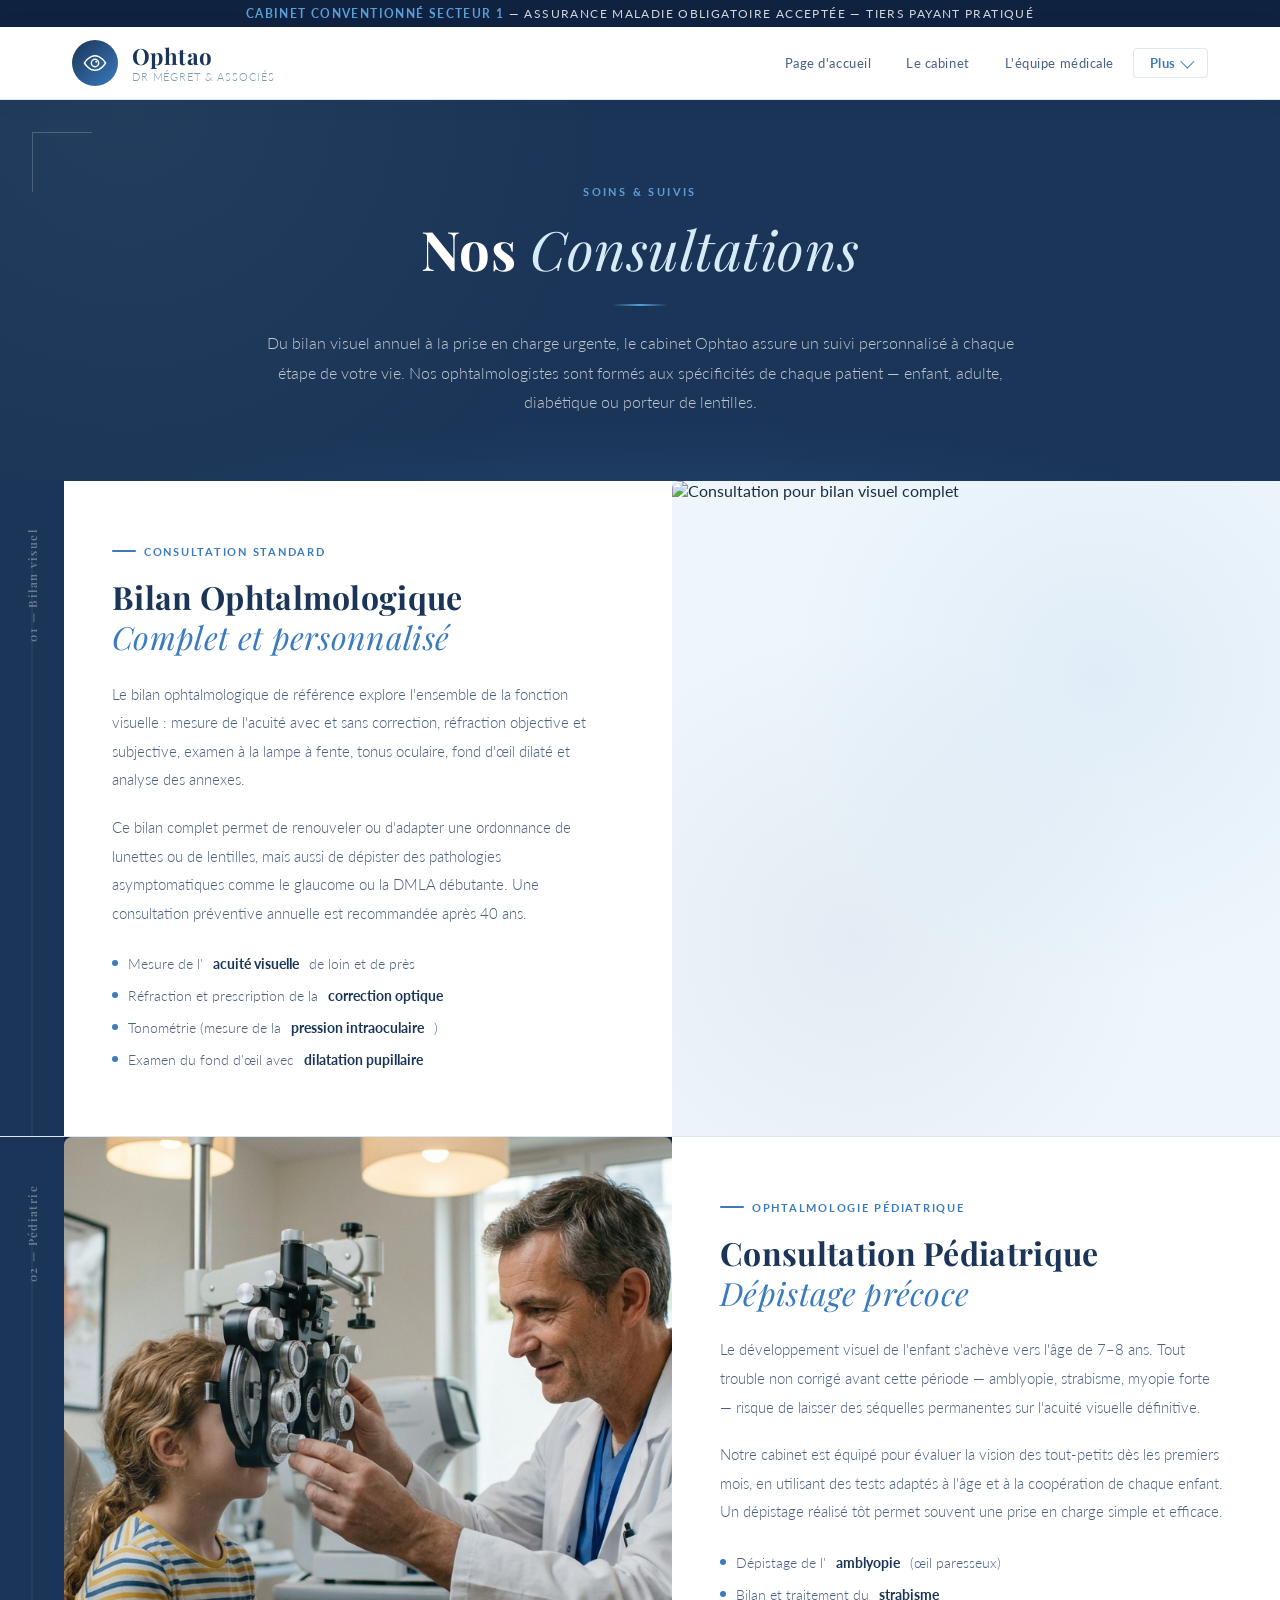
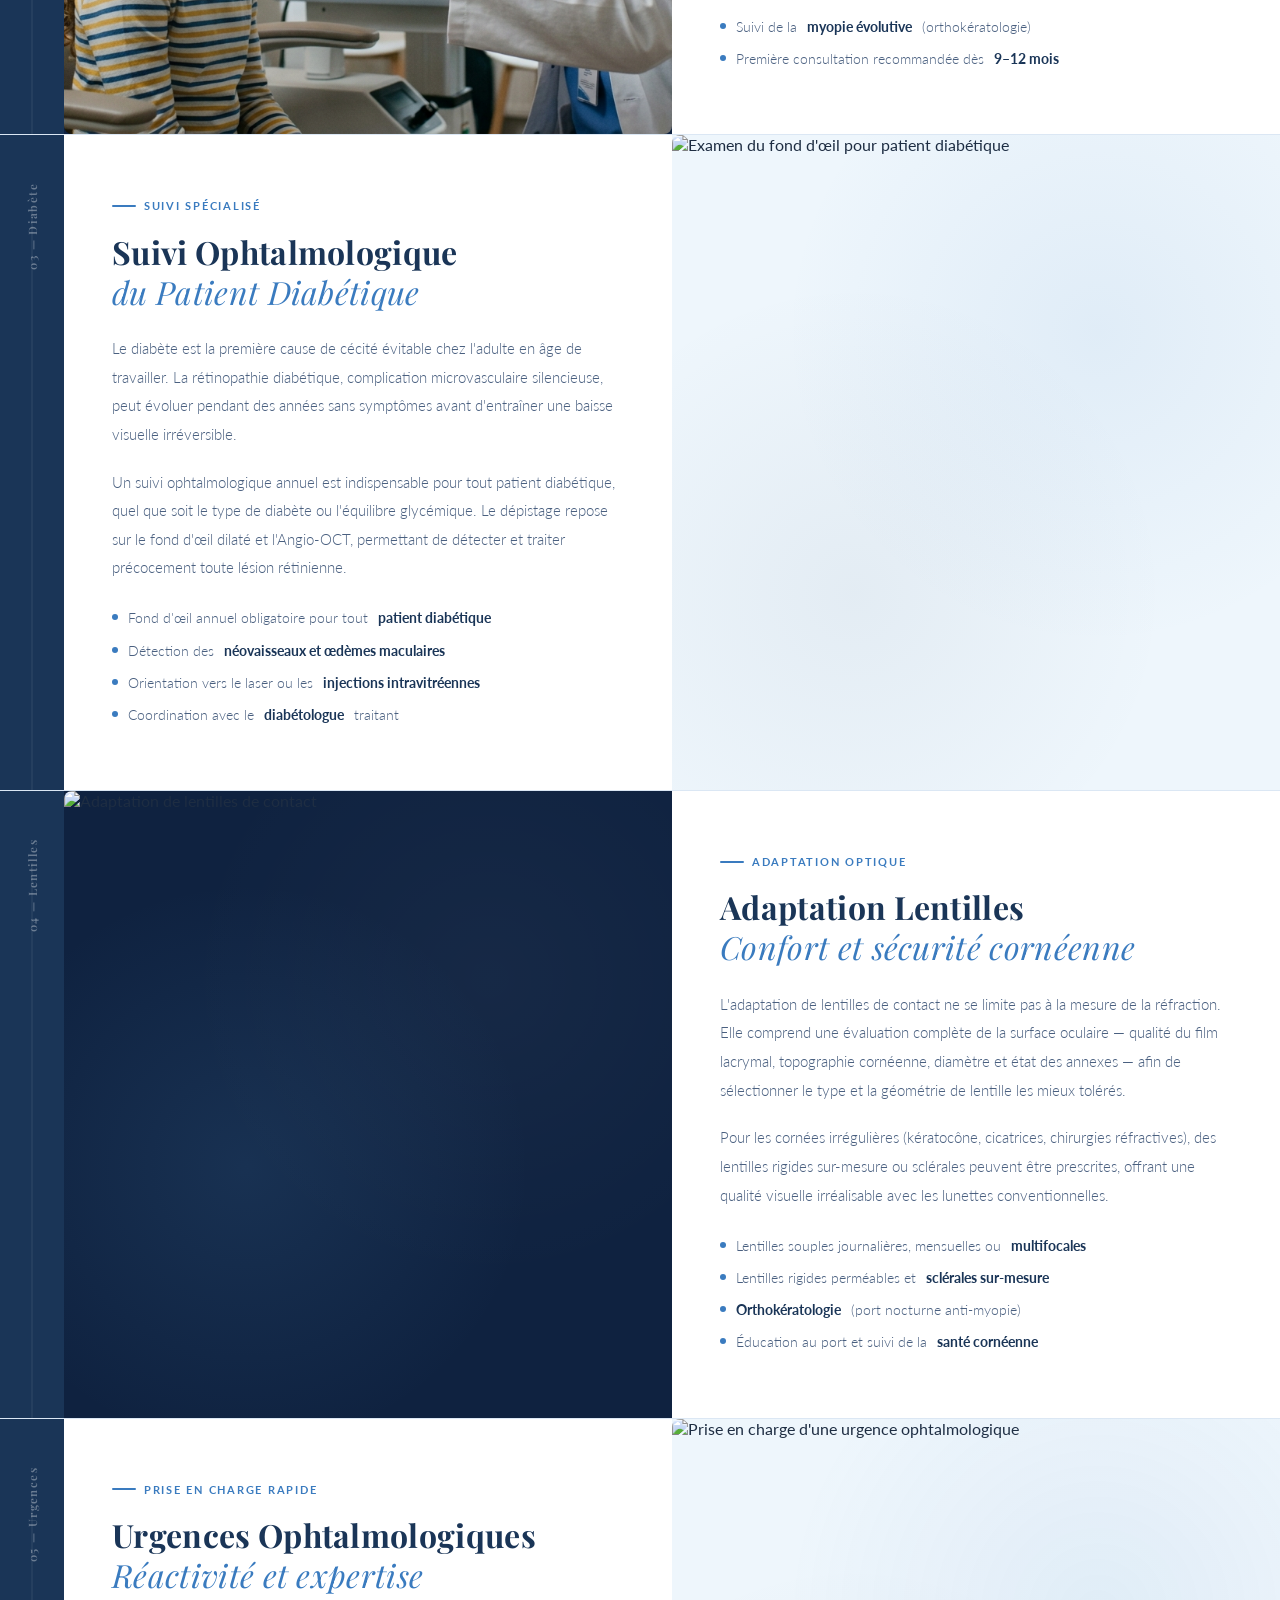
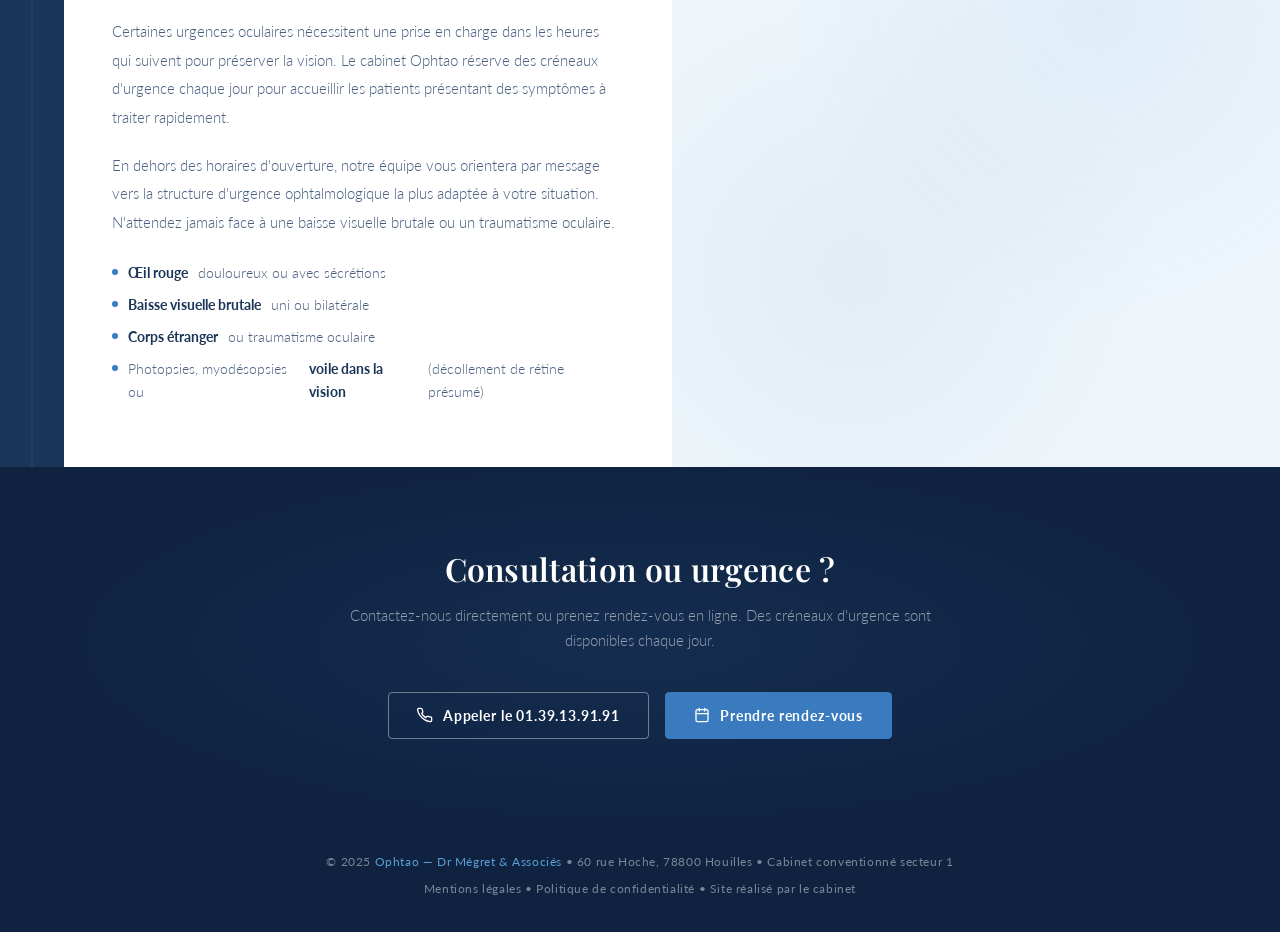
==== commit 211d71ef: "Updated" ====
--- a/consultation.html
+++ b/consultation.html
@@ -4,7 +4,6 @@
   <meta charset="UTF-8" />
   <meta name="viewport" content="width=device-width, initial-scale=1.0" />
   <title>Consultation Ophtalmologique — Ophtao</title>
-  
   <link rel="preconnect" href="https://fonts.googleapis.com" />
   <link rel="preconnect" href="https://fonts.gstatic.com" crossorigin />
   <link href="https://fonts.googleapis.com/css2?family=Playfair+Display:ital,wght@0,400;0,600;0,700;1,400&family=Lato:wght@300;400;700&family=Cormorant+Garamond:ital,wght@0,300;0,400;1,300&display=swap" rel="stylesheet" />
@@ -36,12 +35,10 @@
           <div class="tagline">Dr Mégret & Associés</div>
         </div>
       </a>
-      
       <nav id="main-nav" role="navigation" aria-label="Navigation principale">
         <a href="index.html">Page d'accueil</a>
         <a href="index.html#infos-pratiques">Le cabinet</a>
         <a href="index.html#equipe">L'équipe médicale</a>
-        
         <div class="nav-dropdown">
           <a href="#" class="nav-more active" onclick="return false;">Plus <span class="chevron"></span></a>
           <div class="dropdown-menu">
@@ -52,7 +49,6 @@
           </div>
         </div>
       </nav>
-      
       <button class="hamburger" id="hamburger-btn" aria-label="Ouvrir le menu" aria-expanded="false">
         <span></span><span></span><span></span>
       </button>
@@ -100,22 +96,8 @@
             <li>Examen du fond d'œil avec <strong>dilatation pupillaire</strong></li>
           </ul>
         </div>
-        <div class="editorial-visual" aria-hidden="true">
-          <svg viewBox="0 0 220 220" fill="none" xmlns="http://www.w3.org/2000/svg">
-            <rect x="55" y="30" width="110" height="150" rx="4" fill="#eef6fc" stroke="#3a7bbf" stroke-width="1.5" opacity="0.8"/>
-            <rect x="55" y="30" width="110" height="18" rx="4" fill="#1a3557" opacity="0.9"/>
-            <text x="110" y="44" text-anchor="middle" font-family="'Playfair Display',Georgia,serif" font-size="11" fill="white" font-weight="700">VISION</text>
-            <text x="110" y="72"  text-anchor="middle" font-family="'Lato',Arial,sans-serif" font-size="20" fill="#1a3557" opacity="0.85" font-weight="700">E</text>
-            <text x="110" y="96"  text-anchor="middle" font-family="'Lato',Arial,sans-serif" font-size="15" fill="#1a3557" opacity="0.75" font-weight="700">F P</text>
-            <text x="110" y="116" text-anchor="middle" font-family="'Lato',Arial,sans-serif" font-size="11" fill="#1a3557" opacity="0.7"  font-weight="700">T O Z</text>
-            <text x="110" y="132" text-anchor="middle" font-family="'Lato',Arial,sans-serif" font-size="8.5" fill="#1a3557" opacity="0.65" font-weight="700">L P E D</text>
-            <text x="110" y="146" text-anchor="middle" font-family="'Lato',Arial,sans-serif" font-size="6.5" fill="#1a3557" opacity="0.55" font-weight="700">P E C F D</text>
-            <text x="110" y="158" text-anchor="middle" font-family="'Lato',Arial,sans-serif" font-size="5.5" fill="#1a3557" opacity="0.45" font-weight="700">E D F C Z P</text>
-            <text x="110" y="168" text-anchor="middle" font-family="'Lato',Arial,sans-serif" font-size="4.5" fill="#1a3557" opacity="0.35" font-weight="700">F E L O P Z D</text>
-            <rect x="142" y="158" width="20" height="12" rx="2" fill="#3a7bbf" opacity="0.7"/>
-            <text x="152" y="167" text-anchor="middle" font-family="'Lato',Arial,sans-serif" font-size="7" fill="white" font-weight="700">10/10</text>
-            <text x="110" y="202" text-anchor="middle" font-family="Georgia,serif" font-size="9" fill="#4a6080" opacity="0.7" font-style="italic">Bilan visuel complet</text>
-          </svg>
+        <div class="editorial-visual" aria-hidden="true" style="padding: 0;">
+          <img src="assets/images/bilan.png" alt="Consultation pour bilan visuel complet" style="width: 100%; height: 100%; object-fit: cover; border-radius: 8px;">
         </div>
       </div>
 
@@ -170,38 +152,15 @@
             <li>Coordination avec le <strong>diabétologue</strong> traitant</li>
           </ul>
         </div>
-        <div class="editorial-visual" aria-hidden="true">
-          <svg viewBox="0 0 220 220" fill="none" xmlns="http://www.w3.org/2000/svg">
-            <circle cx="110" cy="110" r="85" fill="#eef6fc" opacity="0.4" stroke="#3a7bbf" stroke-width="1" opacity="0.3"/>
-            <ellipse cx="148" cy="100" rx="14" ry="18" fill="#d6eaf8" stroke="#3a7bbf" stroke-width="1.5" opacity="0.7"/>
-            <circle cx="85" cy="112" r="18" stroke="#1a3557" stroke-width="1.5" fill="none" stroke-dasharray="3 3" opacity="0.5"/>
-            <circle cx="85" cy="112" r="5" fill="#3a7bbf" opacity="0.4"/>
-            <path d="M148 100 C130 95 110 90 85 112" stroke="#3a7bbf" stroke-width="2" fill="none" opacity="0.5"/>
-            <path d="M148 100 C135 110 118 118 95 128" stroke="#3a7bbf" stroke-width="1.5" fill="none" opacity="0.4"/>
-            <path d="M148 118 C132 122 110 126 88 130" stroke="#5b9fd6" stroke-width="1" fill="none" opacity="0.4"/>
-            <circle cx="95"  cy="105" r="3" fill="#1a3557" opacity="0.6"/>
-            <circle cx="102" cy="120" r="3" fill="#1a3557" opacity="0.5"/>
-            <circle cx="78"  cy="118" r="3" fill="#1a3557" opacity="0.55"/>
-            <circle cx="115" cy="108" r="2.5" fill="#3a7bbf" opacity="0.5"/>
-            <ellipse cx="72" cy="100" rx="8" ry="5" fill="#d6eaf8" opacity="0.8"/>
-            <ellipse cx="100" cy="130" rx="6" ry="4" fill="#d6eaf8" opacity="0.7"/>
-            <text x="110" y="210" text-anchor="middle" font-family="Georgia,serif" font-size="9" fill="#4a6080" opacity="0.7" font-style="italic">Fond d'œil — rétinopathie débutante</text>
-          </svg>
+        <div class="editorial-visual" aria-hidden="true" style="padding: 0;">
+          <img src="assets/images/diabetique.png" alt="Examen du fond d'œil pour patient diabétique" style="width: 100%; height: 100%; object-fit: cover; border-radius: 8px;">
         </div>
       </div>
 
       <div class="editorial-block reverse">
         <div class="editorial-number" aria-hidden="true"><span>04 — Lentilles</span></div>
-        <div class="editorial-visual" aria-hidden="true">
-          <svg viewBox="0 0 220 220" fill="none" xmlns="http://www.w3.org/2000/svg">
-            <circle cx="110" cy="100" r="72" stroke="rgba(91,159,214,0.5)" stroke-width="2.5" fill="rgba(91,159,214,0.06)"/>
-            <circle cx="110" cy="100" r="50" stroke="rgba(91,159,214,0.4)" stroke-width="1.5" fill="rgba(58,123,191,0.08)"/>
-            <circle cx="110" cy="100" r="30" stroke="rgba(26,53,87,0.6)" stroke-width="2" fill="rgba(26,53,87,0.15)"/>
-            <ellipse cx="95" cy="84" rx="12" ry="8" fill="rgba(255,255,255,0.15)" transform="rotate(-30,95,84)"/>
-            <path d="M40 168 Q110 148 180 168" stroke="rgba(91,159,214,0.6)" stroke-width="2.5" fill="none" stroke-linecap="round"/>
-            <path d="M40 168 Q110 188 180 168" stroke="rgba(91,159,214,0.35)" stroke-width="1.5" fill="none" stroke-linecap="round"/>
-            <text x="110" y="205" text-anchor="middle" font-family="Georgia,serif" font-size="9" fill="rgba(255,255,255,0.4)" font-style="italic">Adaptation personnalisée</text>
-          </svg>
+        <div class="editorial-visual" aria-hidden="true" style="padding: 0;">
+          <img src="assets/images/lentille.png" alt="Adaptation de lentilles de contact" style="width: 100%; height: 100%; object-fit: cover; border-radius: 8px;">
         </div>
         <div class="editorial-text">
           <span class="editorial-badge">Adaptation optique</span>
@@ -249,18 +208,8 @@
             <li>Photopsies, myodésopsies ou <strong>voile dans la vision</strong> (décollement de rétine présumé)</li>
           </ul>
         </div>
-        <div class="editorial-visual" aria-hidden="true">
-          <svg viewBox="0 0 220 220" fill="none" xmlns="http://www.w3.org/2000/svg">
-            <rect x="90" y="55" width="40" height="110" rx="6" fill="#1a3557" opacity="0.5"/>
-            <rect x="55" y="90" width="110" height="40" rx="6" fill="#1a3557" opacity="0.5"/>
-            <rect x="93" y="58" width="34" height="104" rx="4" fill="rgba(58,123,191,0.35)"/>
-            <rect x="58" y="93" width="104" height="34" rx="4" fill="rgba(58,123,191,0.35)"/>
-            <circle cx="110" cy="110" r="55" stroke="rgba(91,159,214,0.2)" stroke-width="1.5" fill="none"/>
-            <circle cx="110" cy="110" r="70" stroke="rgba(91,159,214,0.1)" stroke-width="1" fill="none"/>
-            <circle cx="110" cy="110" r="18" fill="rgba(26,53,87,0.8)"/>
-            <text x="110" y="116" text-anchor="middle" font-family="'Lato',Arial,sans-serif" font-size="18" fill="rgba(91,159,214,0.9)" font-weight="700">!</text>
-            <text x="110" y="205" text-anchor="middle" font-family="Georgia,serif" font-size="9" fill="#4a6080" opacity="0.7" font-style="italic">Urgences ophtalmologiques</text>
-          </svg>
+        <div class="editorial-visual" aria-hidden="true" style="padding: 0;">
+          <img src="assets/images/urgrences.jpg" alt="Prise en charge d'une urgence ophtalmologique" style="width: 100%; height: 100%; object-fit: cover; border-radius: 8px;">
         </div>
       </div>
 
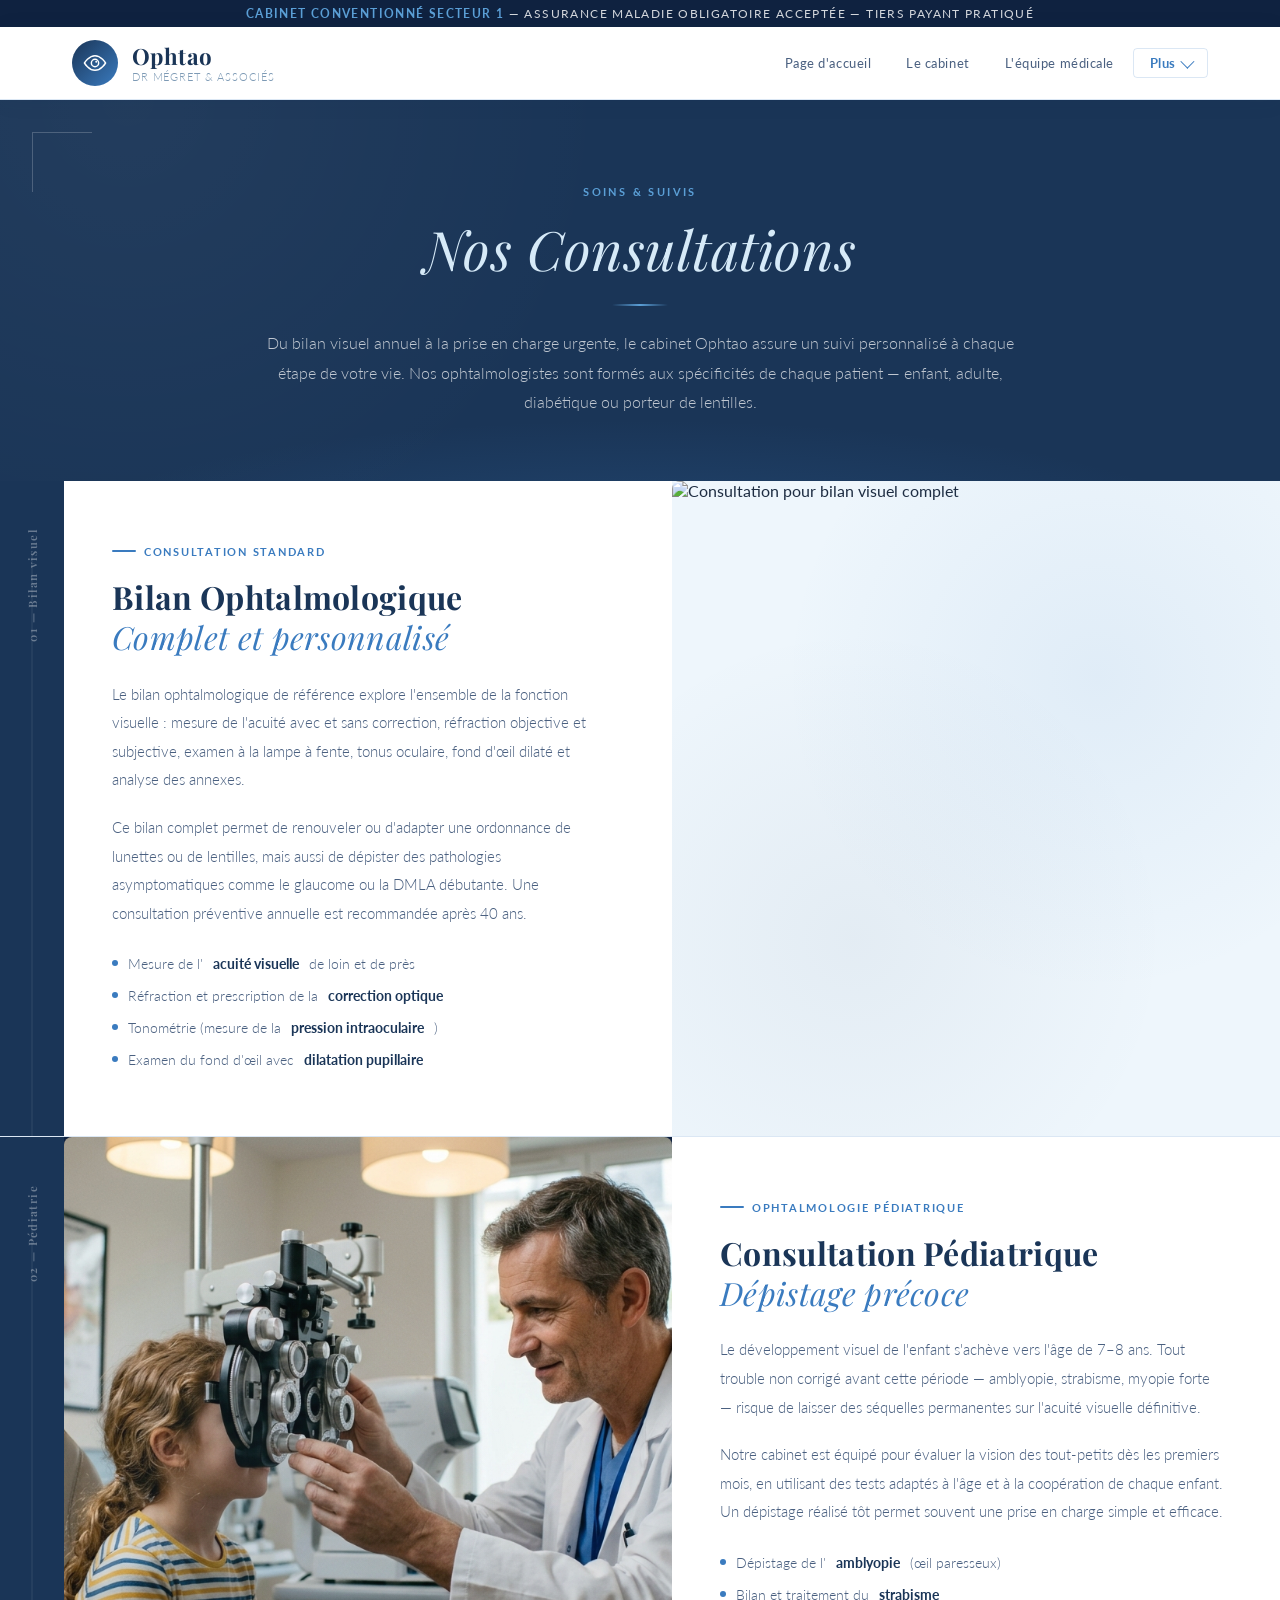
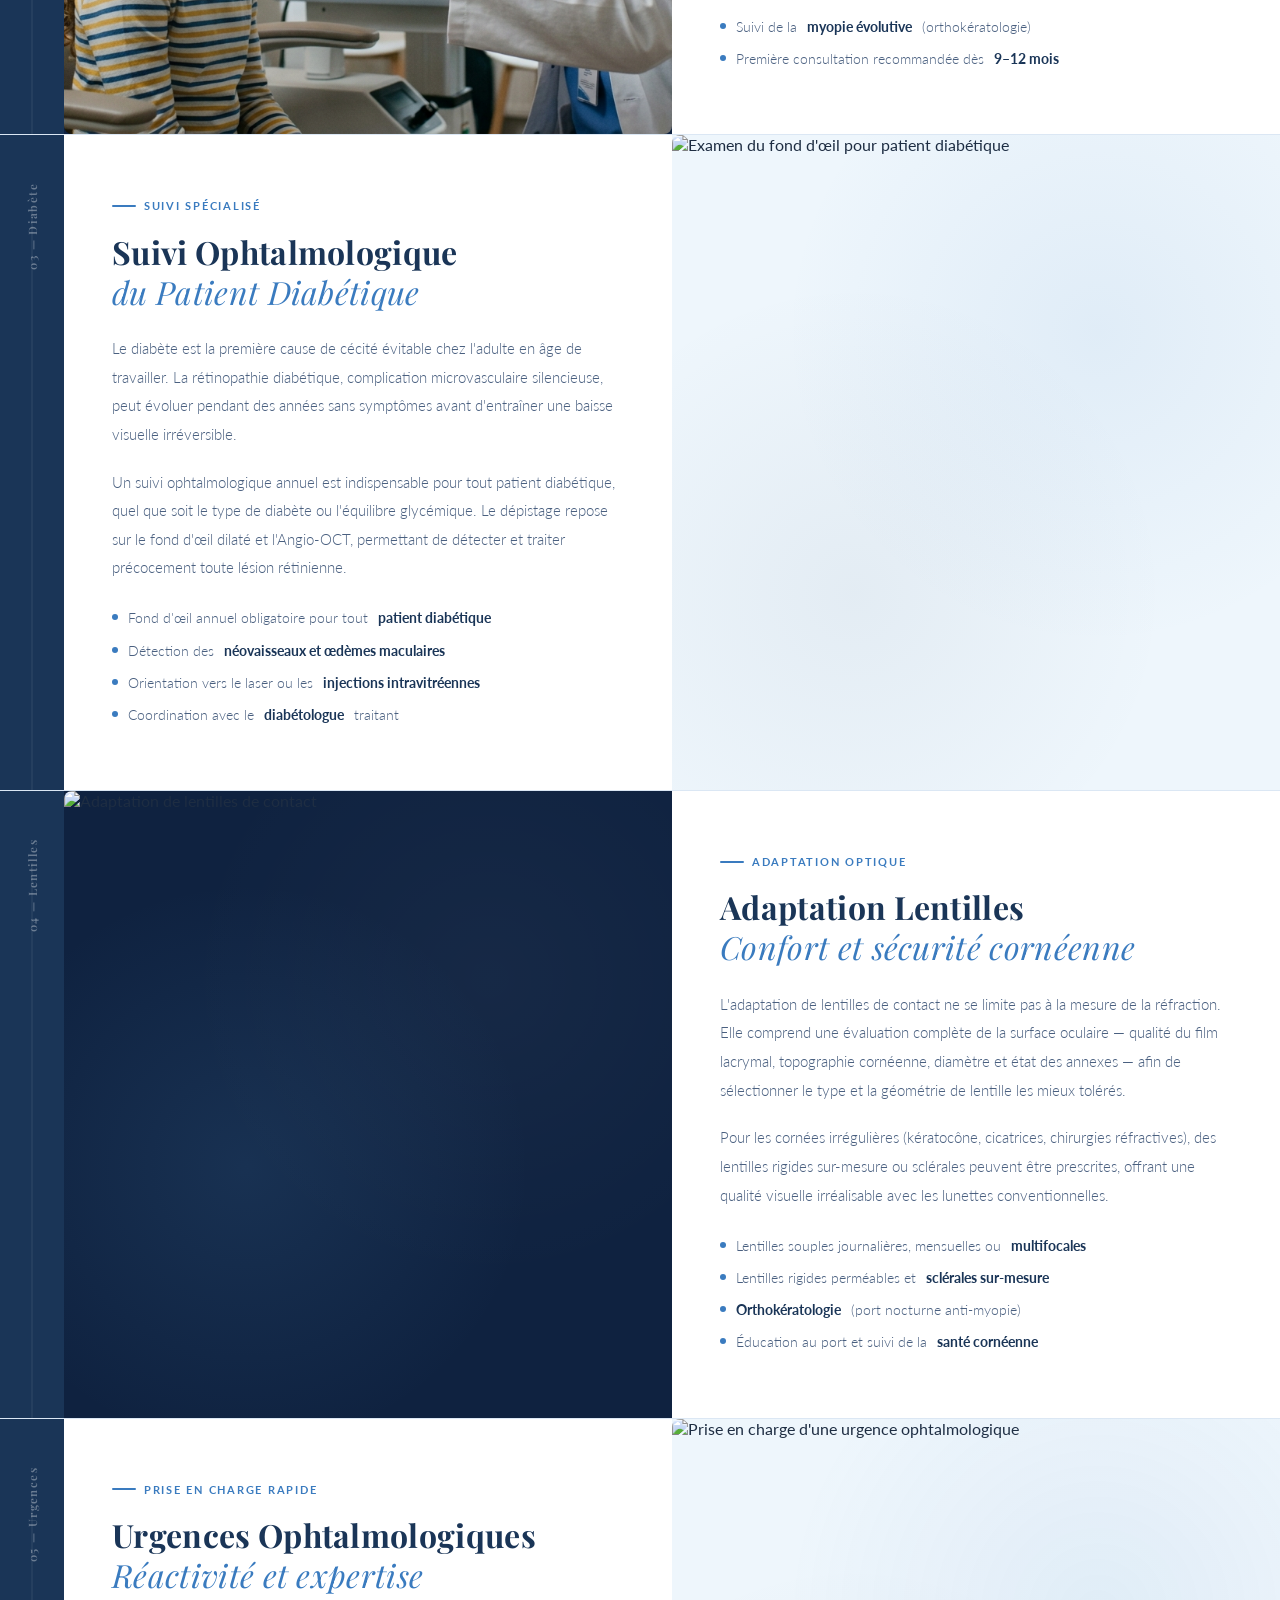
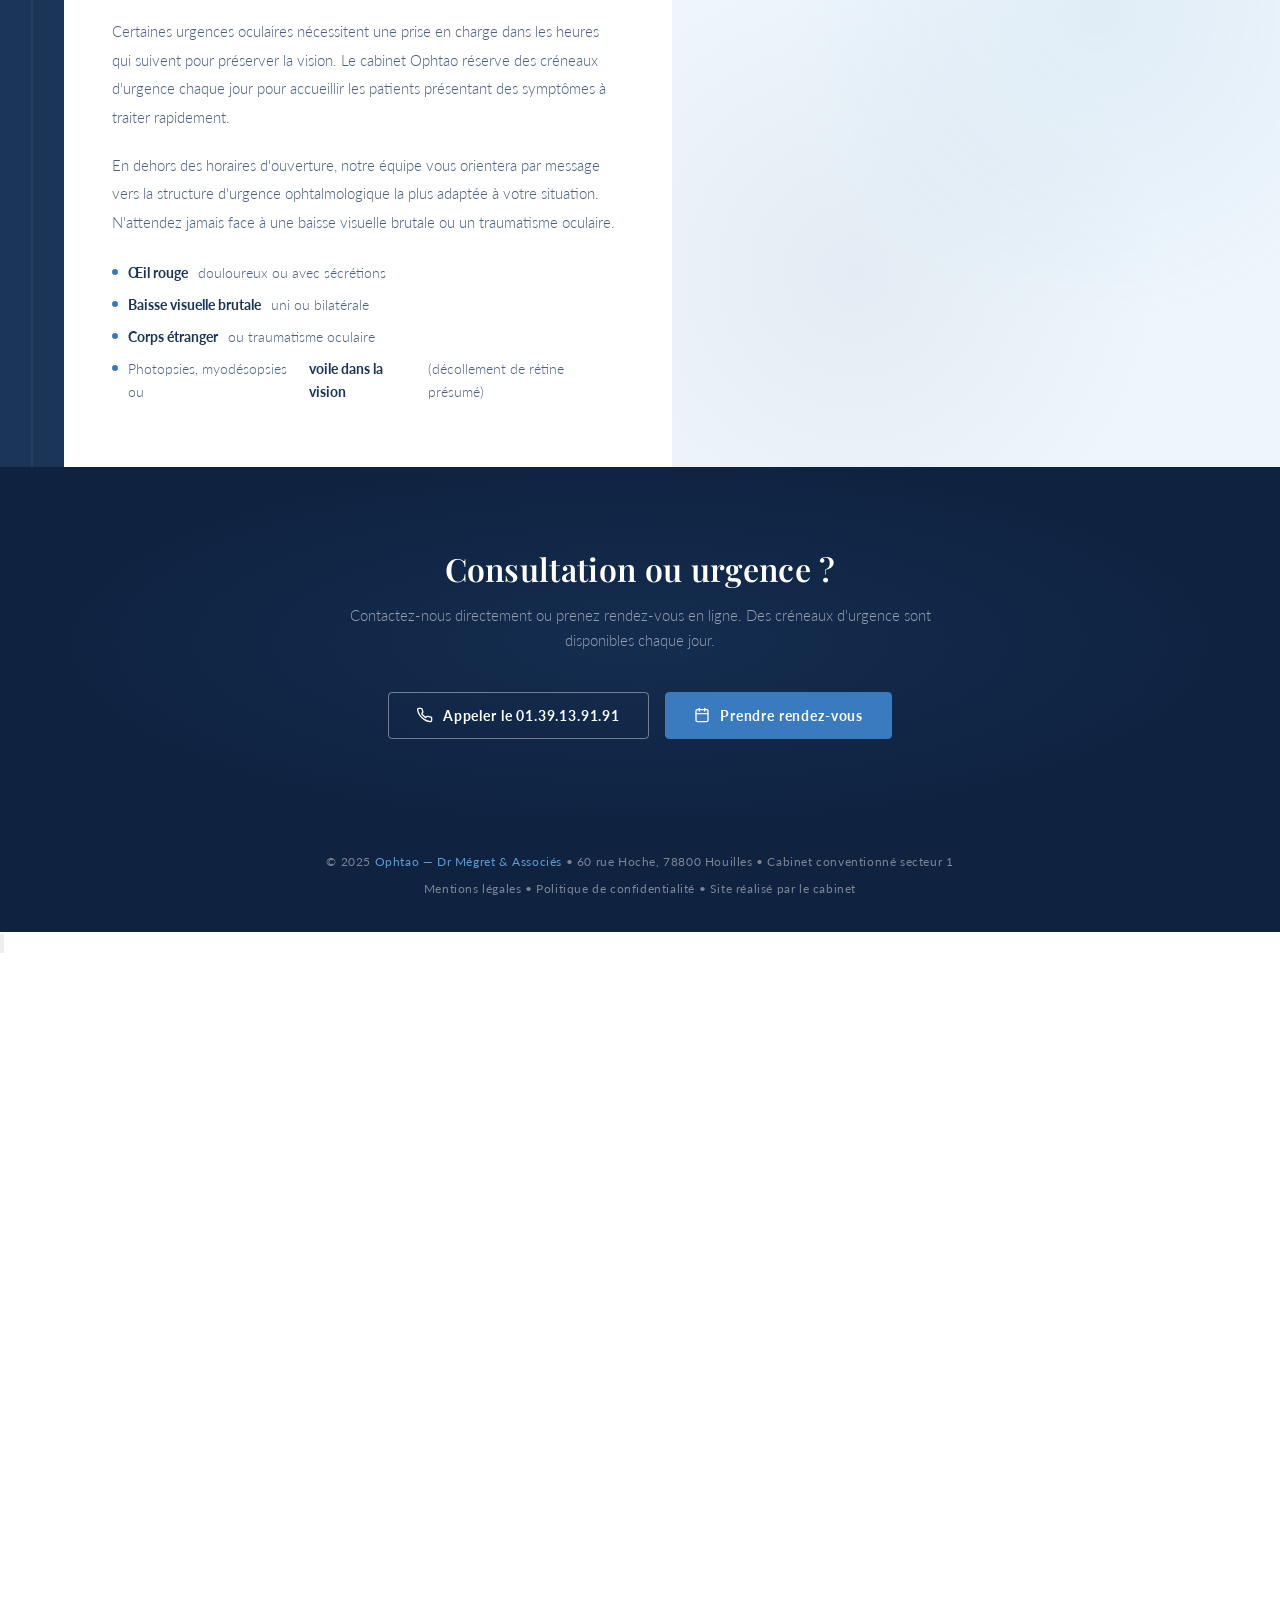
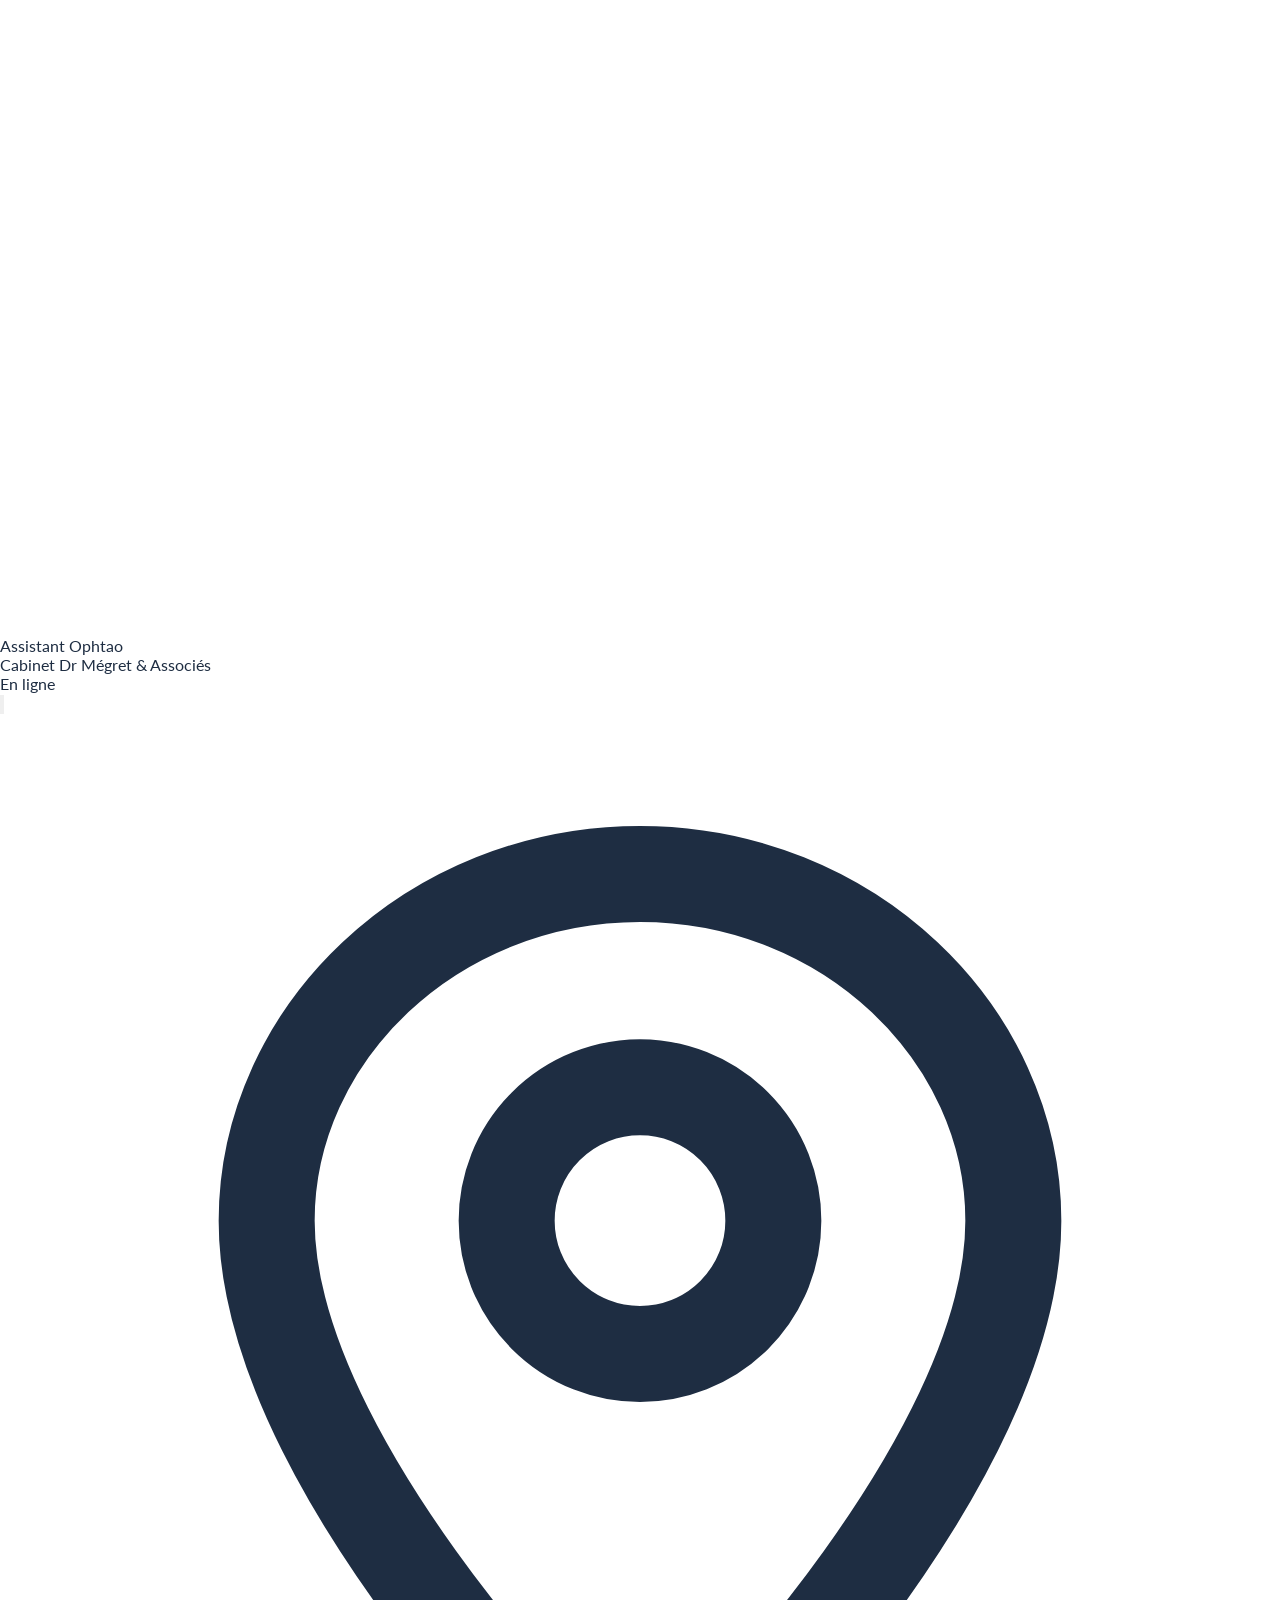
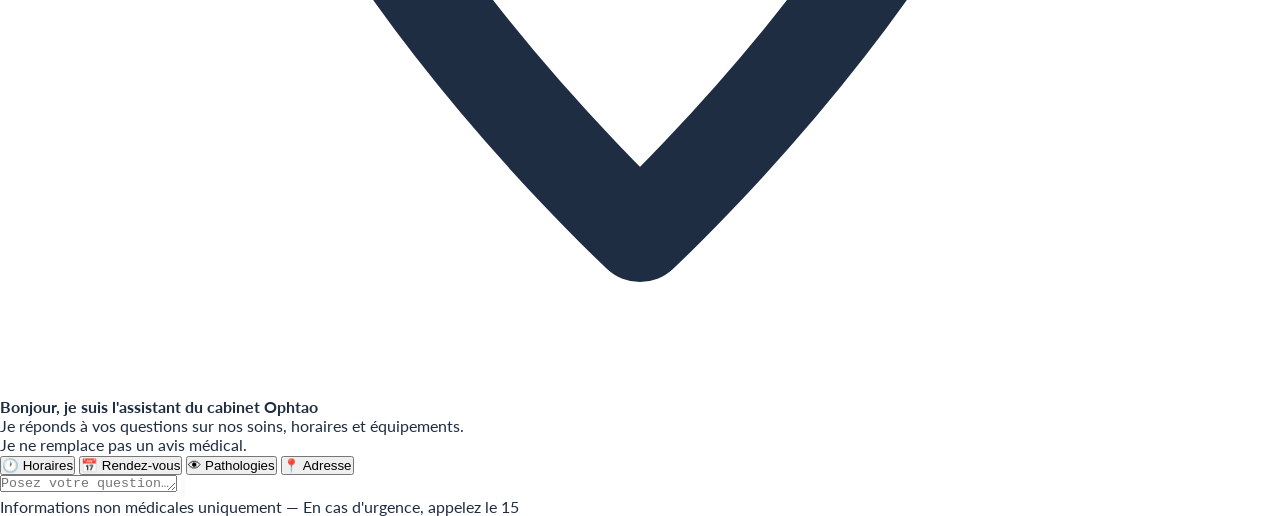
==== commit a91f9e8c: "Added chatbox for the html files" ====
--- a/consultation.html
+++ b/consultation.html
@@ -4,22 +4,30 @@
   <meta charset="UTF-8" />
   <meta name="viewport" content="width=device-width, initial-scale=1.0" />
   <title>Consultation Ophtalmologique — Ophtao</title>
+
+  <!-- Google Fonts -->
   <link rel="preconnect" href="https://fonts.googleapis.com" />
   <link rel="preconnect" href="https://fonts.gstatic.com" crossorigin />
   <link href="https://fonts.googleapis.com/css2?family=Playfair+Display:ital,wght@0,400;0,600;0,700;1,400&family=Lato:wght@300;400;700&family=Cormorant+Garamond:ital,wght@0,300;0,400;1,300&display=swap" rel="stylesheet" />
-  
+
+  <!-- Site stylesheets -->
   <link rel="stylesheet" href="assets/css/base.css" />
   <link rel="stylesheet" href="assets/css/layout.css" />
   <link rel="stylesheet" href="assets/css/components.css" />
   <link rel="stylesheet" href="assets/css/editorial.css" />
+
+  <!-- Chatbot stylesheet -->
+  <link rel="stylesheet" href="chatbox/css/chatbox.css" />
 </head>
 <body>
 
+  <!-- Regulatory top bar -->
   <div class="top-bar">
     <strong>Cabinet conventionné secteur 1</strong>
      —  Assurance maladie obligatoire acceptée  —  Tiers payant pratiqué
   </div>
 
+  <!-- Sticky header with dropdown nav -->
   <header>
     <div class="header-inner">
       <a href="index.html" class="logo" aria-label="Ophtao – Accueil">
@@ -35,10 +43,11 @@
           <div class="tagline">Dr Mégret & Associés</div>
         </div>
       </a>
+
       <nav id="main-nav" role="navigation" aria-label="Navigation principale">
         <a href="index.html">Page d'accueil</a>
         <a href="index.html#infos-pratiques">Le cabinet</a>
-        <a href="index.html#equipe">L'équipe médicale</a>
+        <a href="medical_team.html">L'équipe médicale</a>
         <div class="nav-dropdown">
           <a href="#" class="nav-more active" onclick="return false;">Plus <span class="chevron"></span></a>
           <div class="dropdown-menu">
@@ -49,6 +58,7 @@
           </div>
         </div>
       </nav>
+
       <button class="hamburger" id="hamburger-btn" aria-label="Ouvrir le menu" aria-expanded="false">
         <span></span><span></span><span></span>
       </button>
@@ -57,10 +67,11 @@
 
   <main>
 
+    <!-- Page banner -->
     <section class="page-hero" aria-label="Introduction">
       <div class="page-hero-inner">
         <span class="page-hero-label">Soins & Suivis</span>
-        <h1>Nos <em>Consultations</em></h1>
+        <h1><em>Nos Consultations</em></h1>
         <div class="page-hero-rule" aria-hidden="true"></div>
         <p>
           Du bilan visuel annuel à la prise en charge urgente, le cabinet Ophtao assure
@@ -71,8 +82,10 @@
       </div>
     </section>
 
+    <!-- Alternating editorial blocks -->
     <section class="editorial-section" aria-label="Types de consultations">
 
+      <!-- 01 — Standard eye exam -->
       <div class="editorial-block">
         <div class="editorial-number" aria-hidden="true"><span>01 — Bilan visuel</span></div>
         <div class="editorial-text">
@@ -101,12 +114,12 @@
         </div>
       </div>
 
+      <!-- 02 — Pediatric ophthalmology -->
       <div class="editorial-block reverse">
         <div class="editorial-number" aria-hidden="true"><span>02 — Pédiatrie</span></div>
         <div class="editorial-visual" aria-hidden="true" style="padding: 0;">
           <img src="assets/images/pediatrie.png" alt="Examen ophtalmologique pédiatrique" style="width: 100%; height: 100%; object-fit: cover; border-radius: 8px;">
         </div>
-        
         <div class="editorial-text">
           <span class="editorial-badge">Ophtalmologie pédiatrique</span>
           <h2>Consultation Pédiatrique<br><em>Dépistage précoce</em></h2>
@@ -129,6 +142,7 @@
         </div>
       </div>
 
+      <!-- 03 — Diabetic patient follow-up -->
       <div class="editorial-block">
         <div class="editorial-number" aria-hidden="true"><span>03 — Diabète</span></div>
         <div class="editorial-text">
@@ -157,6 +171,7 @@
         </div>
       </div>
 
+      <!-- 04 — Contact lens fitting -->
       <div class="editorial-block reverse">
         <div class="editorial-number" aria-hidden="true"><span>04 — Lentilles</span></div>
         <div class="editorial-visual" aria-hidden="true" style="padding: 0;">
@@ -185,6 +200,7 @@
         </div>
       </div>
 
+      <!-- 05 — Ophthalmological emergencies -->
       <div class="editorial-block">
         <div class="editorial-number" aria-hidden="true"><span>05 — Urgences</span></div>
         <div class="editorial-text">
@@ -215,17 +231,25 @@
 
     </section>
 
+    <!-- Call to action -->
     <section class="page-cta" aria-label="Prendre rendez-vous">
       <div class="page-cta-inner">
         <h2>Consultation ou urgence ?</h2>
         <p>Contactez-nous directement ou prenez rendez-vous en ligne. Des créneaux d'urgence sont disponibles chaque jour.</p>
         <div class="page-cta-buttons">
           <a href="tel:0139139191" class="btn-cta-phone">
-            <svg viewBox="0 0 24 24" fill="none" stroke="currentColor" stroke-width="2" stroke-linecap="round" stroke-linejoin="round"><path d="M22 16.92v3a2 2 0 01-2.18 2 19.79 19.79 0 01-8.63-3.07A19.5 19.5 0 013.95 12a19.79 19.79 0 01-3.07-8.67A2 2 0 012.88 2h3a2 2 0 012 1.72c.127.96.36 1.903.7 2.81a2 2 0 01-.45 2.11L7.09 9.91a16 16 0 006 6l1.27-1.27a2 2 0 012.11-.45c.907.34 1.85.573 2.81.7A2 2 0 0122 16.92z"/></svg>
+            <svg viewBox="0 0 24 24" fill="none" stroke="currentColor" stroke-width="2" stroke-linecap="round" stroke-linejoin="round">
+              <path d="M22 16.92v3a2 2 0 01-2.18 2 19.79 19.79 0 01-8.63-3.07A19.5 19.5 0 013.95 12a19.79 19.79 0 01-3.07-8.67A2 2 0 012.88 2h3a2 2 0 012 1.72c.127.96.36 1.903.7 2.81a2 2 0 01-.45 2.11L7.09 9.91a16 16 0 006 6l1.27-1.27a2 2 0 012.11-.45c.907.34 1.85.573 2.81.7A2 2 0 0122 16.92z"/>
+            </svg>
             Appeler le 01.39.13.91.91
           </a>
-          <a href="index.html#infos-pratiques" class="btn-cta-rdv">
-            <svg viewBox="0 0 24 24" fill="none" stroke="currentColor" stroke-width="2" stroke-linecap="round" stroke-linejoin="round"><rect x="3" y="4" width="18" height="18" rx="2" ry="2"/><line x1="16" y1="2" x2="16" y2="6"/><line x1="8" y1="2" x2="8" y2="6"/><line x1="3" y1="10" x2="21" y2="10"/></svg>
+          <a href="https://www.doctolib.fr/ophtalmologue/houilles/olivier-megret/booking/motives?telehealth=false&specialityId=4&placeId=practice-7892&pid=practice-7892&speciality_ids%5B%5D=4&source=deep_link" class="btn-cta-rdv">
+            <svg viewBox="0 0 24 24" fill="none" stroke="currentColor" stroke-width="2" stroke-linecap="round" stroke-linejoin="round">
+              <rect x="3" y="4" width="18" height="18" rx="2" ry="2"/>
+              <line x1="16" y1="2" x2="16" y2="6"/>
+              <line x1="8" y1="2" x2="8" y2="6"/>
+              <line x1="3" y1="10" x2="21" y2="10"/>
+            </svg>
             Prendre rendez-vous
           </a>
         </div>
@@ -236,52 +260,96 @@
 
   <footer>
     <p>© 2025 <span>Ophtao — Dr Mégret & Associés</span>  •  60 rue Hoche, 78800 Houilles  •  Cabinet conventionné secteur 1</p>
-    <p style="margin-top:6px">Mentions légales  •  Politique de confidentialité  •  Site réalisé par le cabinet</p>
+    <p style="margin-top: 6px;">Mentions légales  •  Politique de confidentialité  •  Site réalisé par le cabinet</p>
   </footer>
 
-  <script>
-    (function(){
-      const b=document.getElementById('hamburger-btn'),
-            n=document.getElementById('main-nav');
-      if(!b||!n)return;
-      
-      // Toggle mobile menu
-      b.addEventListener('click',function(){
-        const o=n.classList.toggle('open');
-        b.setAttribute('aria-expanded',o?'true':'false');
-        const s=b.querySelectorAll('span');
-        if(o){
-          s[0].style.transform='rotate(45deg) translate(5px,5px)';
-          s[1].style.opacity='0';
-          s[2].style.transform='rotate(-45deg) translate(5px,-5px)';
-        }else{
-          s[0].style.transform='';
-          s[1].style.opacity='';
-          s[2].style.transform='';
-        }
-      });
-      
-      // Toggle dropdown menu on mobile
-      const d=n.querySelector('.nav-dropdown > a.nav-more');
-      if(d)d.addEventListener('click',function(e){
-        if(window.innerWidth<=680){
-          e.preventDefault();
-          d.closest('.nav-dropdown').classList.toggle('mobile-open');
-        }
-      });
-      
-      // Close menu when a link is clicked
-      n.querySelectorAll('a:not(.nav-more)').forEach(function(l){
-        l.addEventListener('click',function(){
-          n.classList.remove('open');
-          b.setAttribute('aria-expanded','false');
-          const s=b.querySelectorAll('span');
-          s[0].style.transform='';
-          s[1].style.opacity='';
-          s[2].style.transform='';
-        });
-      });
-    })();
-  </script>
+  <!-- Chatbot floating button -->
+  <button id="ophtao-chat-bubble" aria-label="Ouvrir l'assistant virtuel Ophtao" title="Assistant Ophtao">
+    <svg id="bubble-icon-chat" viewBox="0 0 24 24" fill="none" stroke="currentColor" stroke-width="2" stroke-linecap="round" stroke-linejoin="round">
+      <path d="M21 15a2 2 0 01-2 2H7l-4 4V5a2 2 0 012-2h14a2 2 0 012 2z"/>
+    </svg>
+    <svg id="bubble-icon-close" viewBox="0 0 24 24" fill="none" stroke="currentColor" stroke-width="2.2" stroke-linecap="round" style="display:none;">
+      <line x1="18" y1="6" x2="6" y2="18"/><line x1="6" y1="6" x2="18" y2="18"/>
+    </svg>
+    <span class="bubble-badge" id="chat-badge"></span>
+  </button>
+
+  <!-- Chatbot window -->
+  <div id="ophtao-chat-window" role="dialog" aria-label="Assistant virtuel Ophtao" aria-modal="true">
+
+    <div class="chat-header">
+      <div class="chat-header-logo">
+        <svg viewBox="0 0 32 32" fill="none" xmlns="http://www.w3.org/2000/svg">
+          <path d="M3 16C3 16 8.5 7 16 7C23.5 7 29 16 29 16C29 16 23.5 25 16 25C8.5 25 3 16 3 16Z" stroke="white" stroke-width="1.8" fill="none" stroke-linejoin="round"/>
+          <circle cx="16" cy="16" r="4.5" stroke="white" stroke-width="1.8" fill="none"/>
+          <circle cx="17.5" cy="14.5" r="1.2" fill="white"/>
+        </svg>
+      </div>
+      <div class="chat-header-text">
+        <div class="chat-header-title">Assistant Ophtao</div>
+        <div class="chat-header-subtitle">Cabinet Dr Mégret & Associés</div>
+      </div>
+      <div class="chat-status">
+        <span class="chat-status-dot" id="status-dot"></span>
+        <span id="status-label">En ligne</span>
+      </div>
+      <button id="chat-close-btn" aria-label="Fermer le chat">
+        <svg viewBox="0 0 24 24" fill="none" stroke="currentColor" stroke-width="2.2" stroke-linecap="round">
+          <line x1="18" y1="6" x2="6" y2="18"/><line x1="6" y1="6" x2="18" y2="18"/>
+        </svg>
+      </button>
+    </div>
+
+    <div class="chat-messages" id="chat-messages" aria-live="polite" aria-atomic="false">
+
+      <div class="chat-welcome">
+        <div class="chat-welcome-icon">
+          <svg viewBox="0 0 24 24" fill="none" stroke="currentColor" stroke-width="1.8" stroke-linecap="round" stroke-linejoin="round">
+            <path d="M12 21C12 21 5 14.5 5 9.5C5 6 8.1 3 12 3C15.9 3 19 6 19 9.5C19 14.5 12 21 12 21Z"/>
+            <circle cx="12" cy="9.5" r="2.5"/>
+          </svg>
+        </div>
+        <h4>Bonjour, je suis l'assistant du cabinet&nbsp;Ophtao</h4>
+        <p>Je réponds à vos questions sur nos soins, horaires et équipements.<br>Je ne remplace pas un avis médical.</p>
+      </div>
+
+      <div class="chat-suggestions" id="chat-suggestions">
+        <button class="chat-suggestion-btn" data-question="Quels sont vos horaires d'ouverture ?">🕐 Horaires</button>
+        <button class="chat-suggestion-btn" data-question="Comment prendre rendez-vous ?">📅 Rendez-vous</button>
+        <button class="chat-suggestion-btn" data-question="Quelles pathologies traitez-vous ?">👁 Pathologies</button>
+        <button class="chat-suggestion-btn" data-question="Où est situé le cabinet ?">📍 Adresse</button>
+      </div>
+
+    </div>
+
+    <div class="chat-input-area">
+      <div class="chat-input-row">
+        <textarea
+          id="chat-input"
+          placeholder="Posez votre question…"
+          rows="1"
+          aria-label="Votre message"
+          maxlength="500"
+        ></textarea>
+        <button id="chat-send-btn" aria-label="Envoyer" disabled>
+          <svg viewBox="0 0 24 24" fill="none" stroke="currentColor" stroke-width="2.2" stroke-linecap="round" stroke-linejoin="round">
+            <line x1="22" y1="2" x2="11" y2="13"/>
+            <polygon points="22 2 15 22 11 13 2 9 22 2"/>
+          </svg>
+        </button>
+      </div>
+      <p class="chat-footer-note">Informations non médicales uniquement — En cas d'urgence, appelez le 15</p>
+    </div>
+
+  </div>
+
+  <!-- Configuration -->
+  <script src="chatbox/js/config.js"></script>
+
+  <!-- Global UI interactions -->
+  <script src="assets/js/main.js"></script>
+  <!-- Chatbot logic -->
+  <script src="chatbox/js/script.js"></script>
+
 </body>
 </html>
